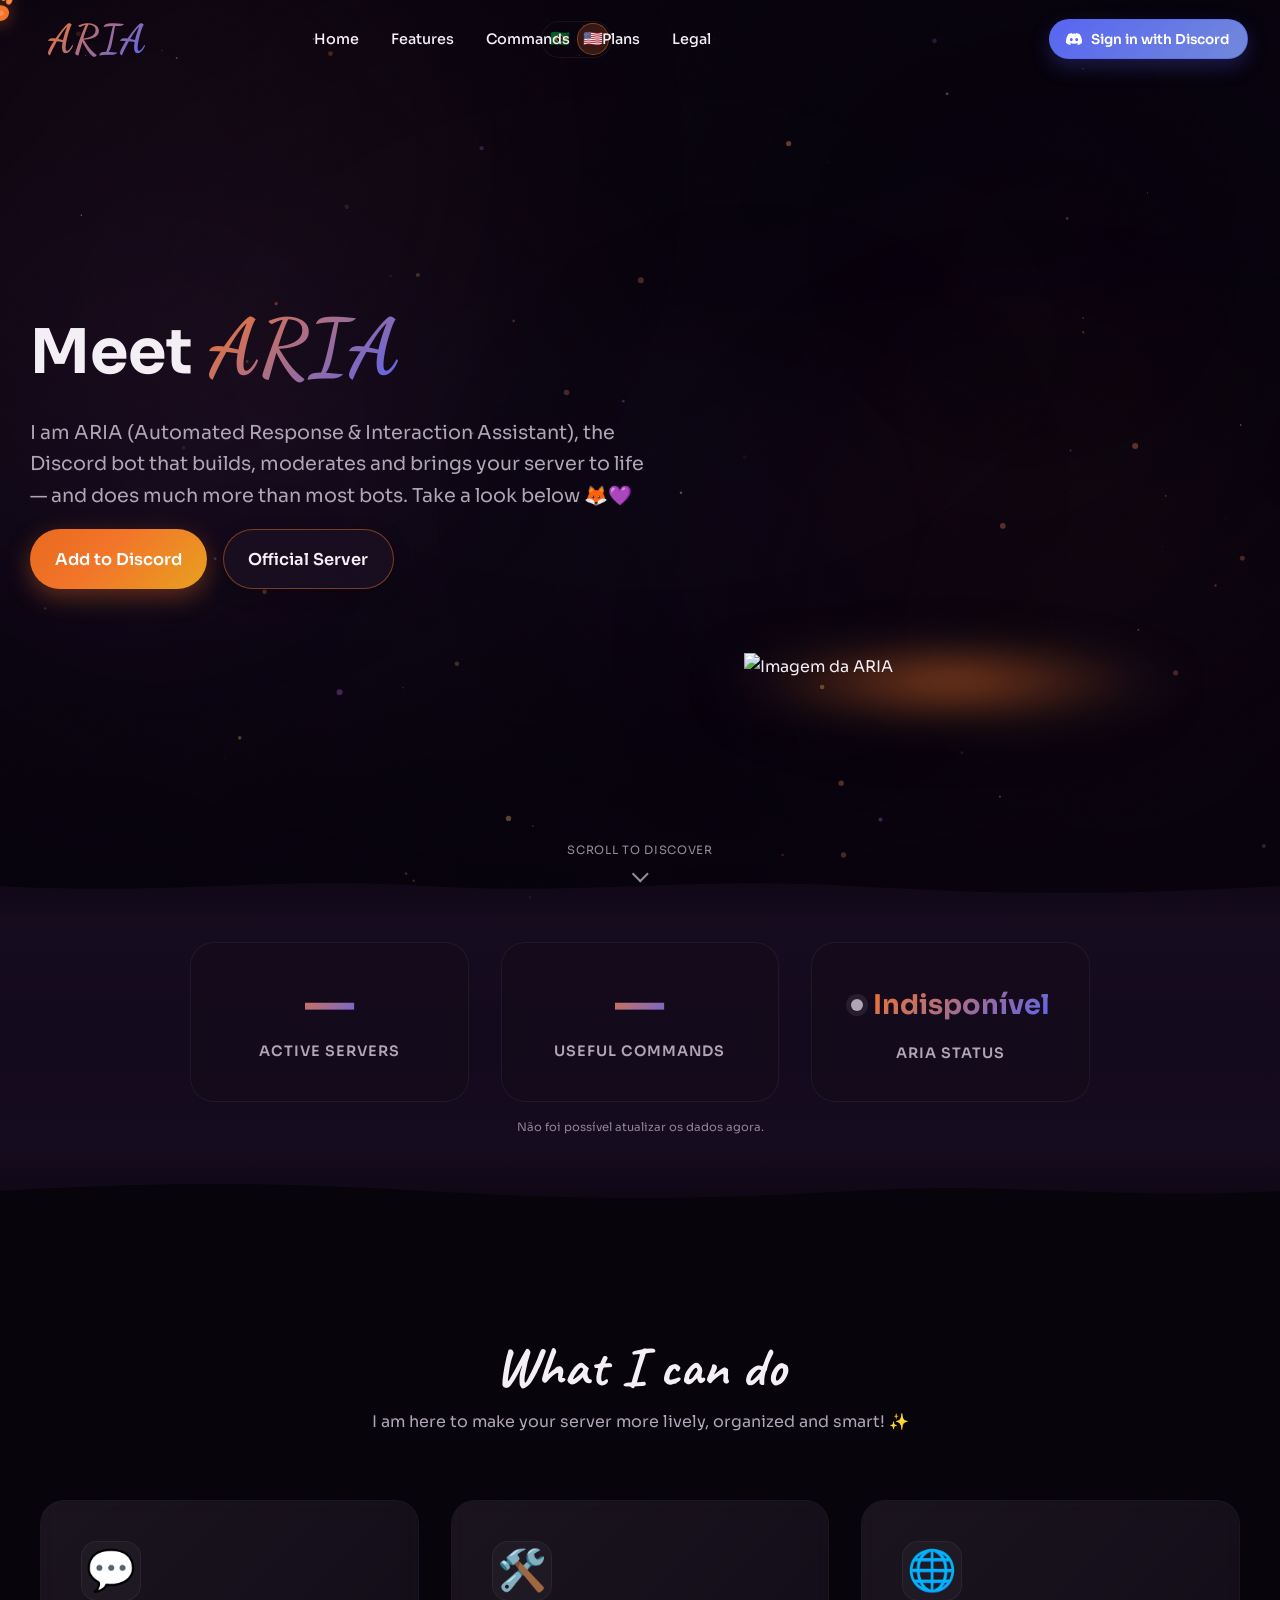
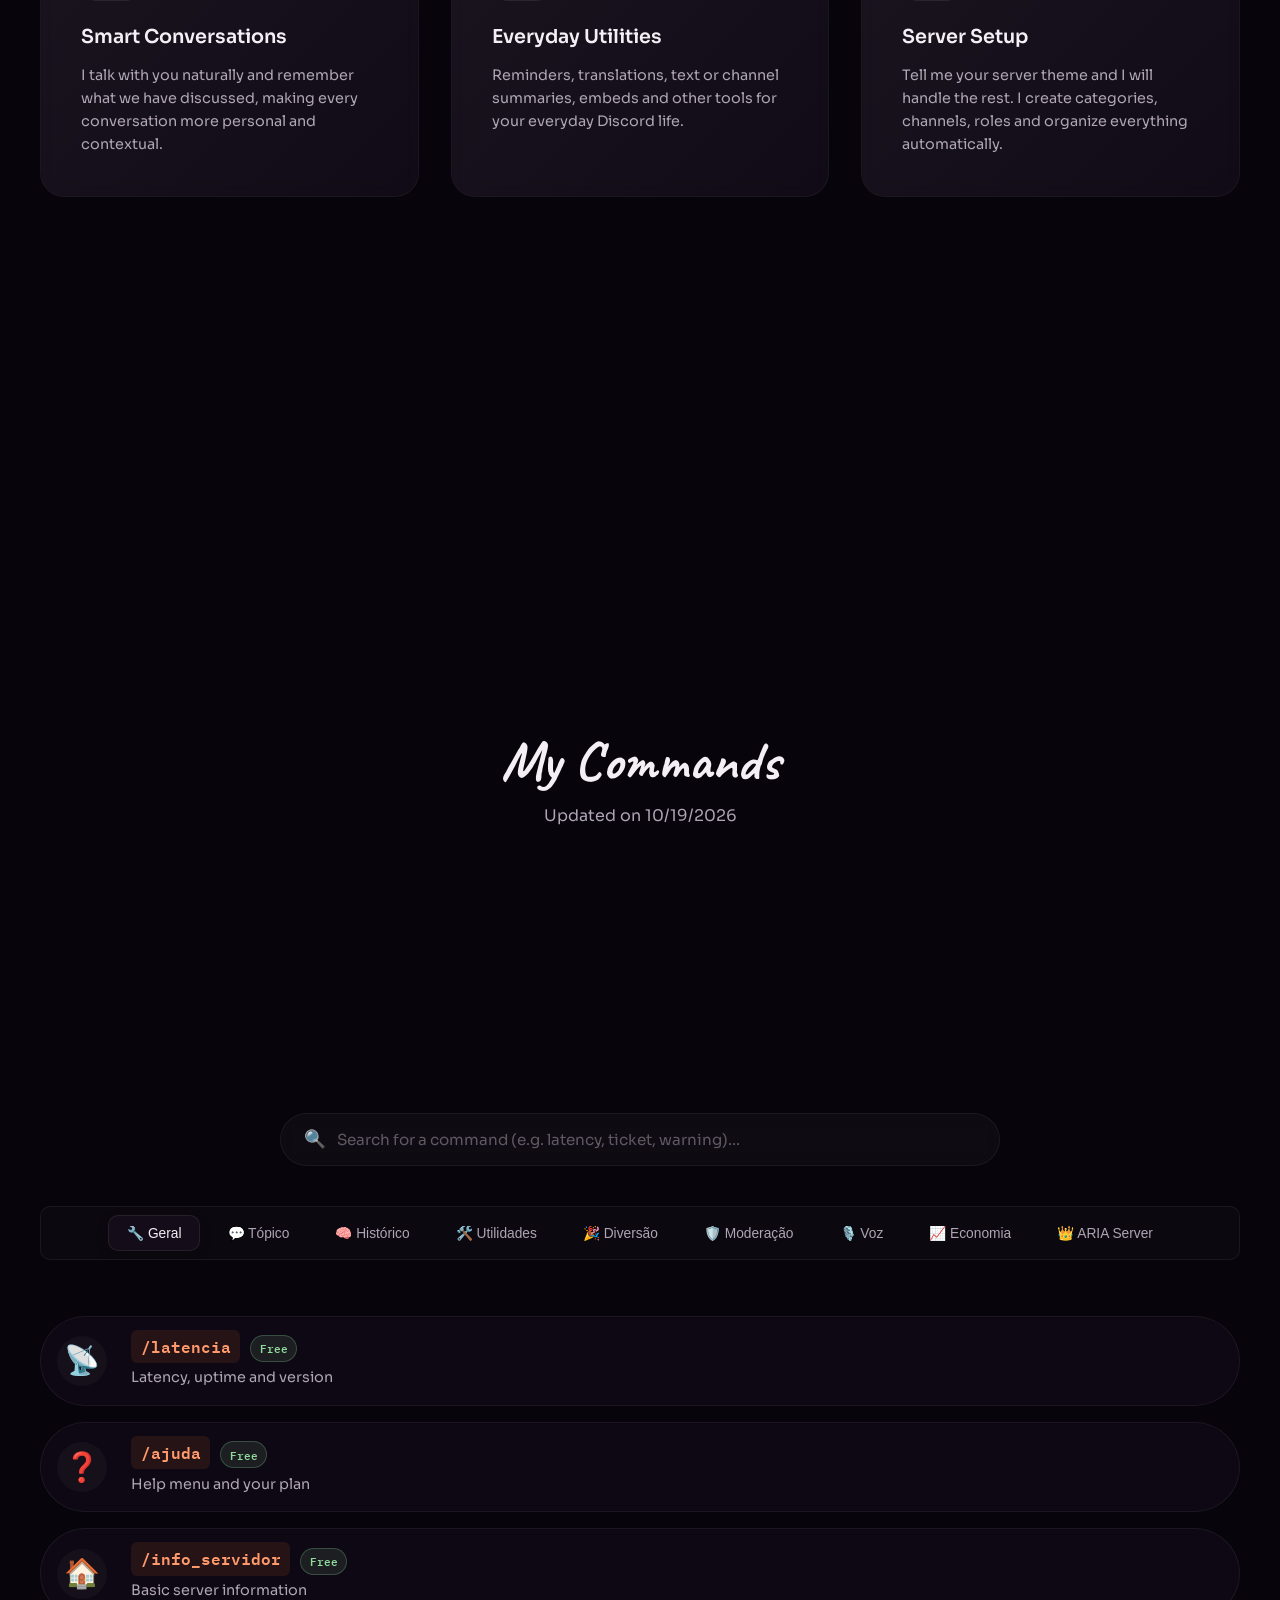
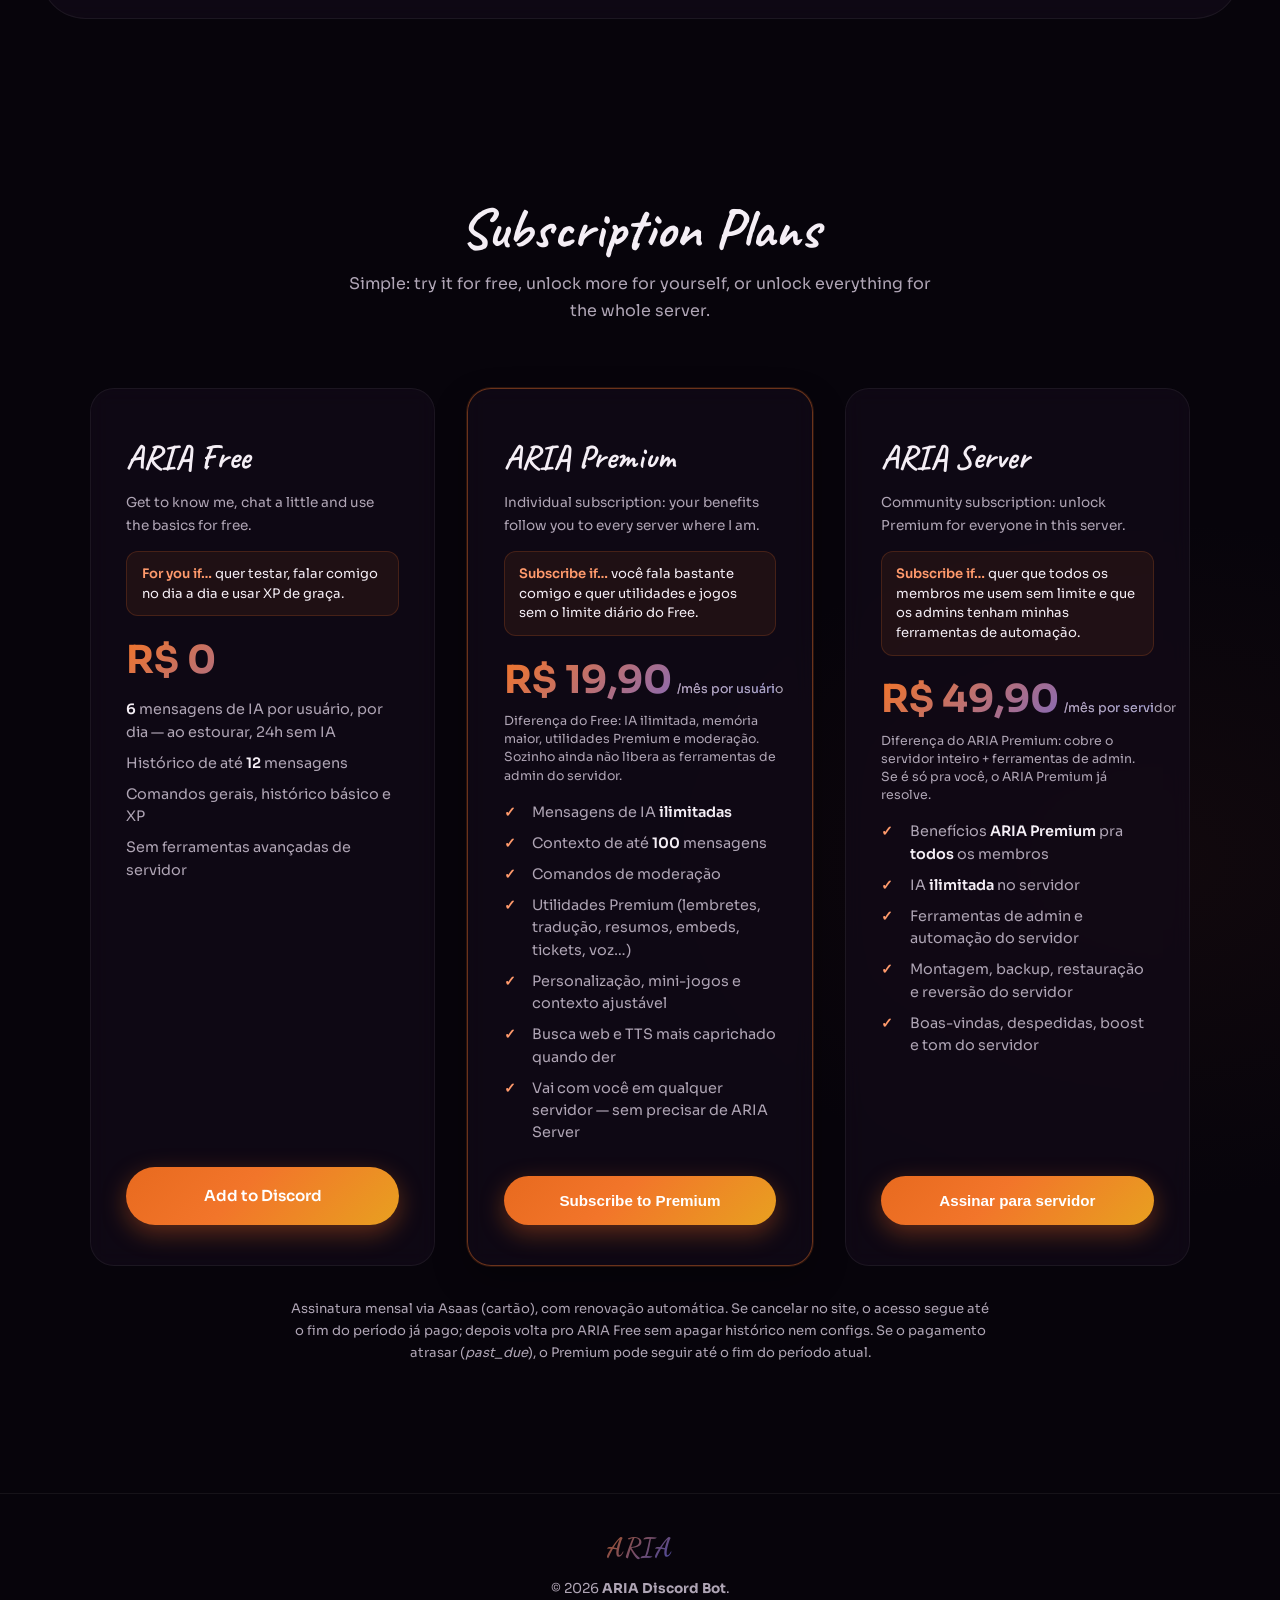
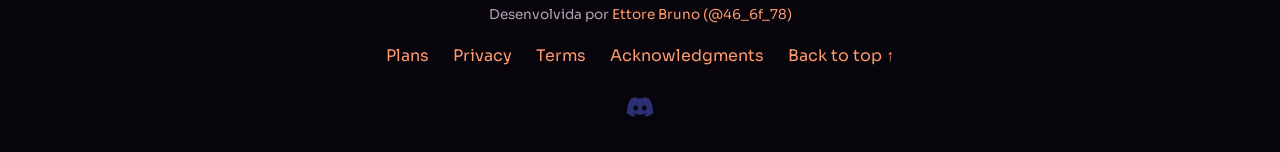
==== index.html @ 293d17f9 "Bilingual site and ARIA English acronym" ====
<!DOCTYPE html>
<html lang="pt-BR">
<head>
    <meta charset="UTF-8">
    <meta name="viewport" content="width=device-width, initial-scale=1.0">
    <title>ARIA — Assistente inteligente para Discord</title>
    
    <meta name="description" content="A companhia de IA que deixa seu Discord mais vivo: conversa com contexto, utilidades, moderação e muito mais.">
    <meta name="author" content="Ettore (46_6f_78)">
    <meta name="theme-color" content="#F2752A">
    
    <link rel="icon" href="https://raw.githubusercontent.com/EttoreMatos/ARIA_webpage/refs/heads/main/favicon.ico">

    <meta property="og:locale" content="pt_BR">
    <meta property="og:type" content="website">
    <meta property="og:title" content="ARIA — Assistente inteligente para Discord">
    <meta property="og:description" content="A companhia de IA que deixa seu Discord mais vivo: conversa com contexto, utilidades, moderação e muito mais.">
    <meta property="og:url" content="https://ariawebpage.onrender.com/">
    <meta property="og:site_name" content="ARIA">
    <meta property="og:image" content="https://cdn.jsdelivr.net/gh/EttoreMatos/ARIA_webpage@main/banner.png">

    <meta name="twitter:card" content="summary_large_image">
    <meta name="twitter:title" content="ARIA — Assistente inteligente para Discord">
    <meta name="twitter:description" content="A companhia de IA que deixa seu Discord mais vivo: conversa com contexto, utilidades, moderação e muito mais.">
    <meta name="twitter:image" content="https://cdn.jsdelivr.net/gh/EttoreMatos/ARIA_webpage@main/banner.png">

    <link rel="preconnect" href="https://fonts.googleapis.com">
    <link rel="preconnect" href="https://fonts.gstatic.com" crossorigin>
    <link href="https://fonts.googleapis.com/css2?family=Caveat:wght@400;700&family=Dancing+Script:wght@700&family=IBM+Plex+Mono:wght@400;600&family=Sora:wght@300;400;500;600;700&display=swap" rel="stylesheet">

    <link rel="stylesheet" href="style.css?v=20261020-i18n1">
</head>
<body>

    <div class="top-toast" id="topToast" role="status" aria-live="polite" aria-hidden="true">
        <span class="top-toast-text" id="topToastText"></span>
    </div>

    <div class="bg-blobs" aria-hidden="true">
        <div class="blob blob-1"></div>
        <div class="blob blob-2"></div>
        <div class="blob blob-3"></div>
        <div class="blob blob-4"></div>
        <div class="blob blob-5"></div>
    </div>
    <div class="bg-grain" aria-hidden="true"></div>

    <canvas id="particles-canvas"></canvas>

    <!-- Cursor Personalizado (Patinha da ARIA) -->
    <div class="cursor" id="cursor">
        <svg viewBox="0 0 170 200" xmlns="http://www.w3.org/2000/svg" id="pawSvg">
          <path d="M85 196 C62 194 44 178 44 158 C44 138 62 124 85 124 C108 124 126 138 126 158 C126 178 108 194 85 196Z" fill="#F2752A"/>
          <ellipse cx="87"  cy="160" rx="15" ry="12"  fill="#FF9A6C" opacity="0.6"/>
          <ellipse cx="46"  cy="102" rx="14" ry="19"  fill="#F2752A" transform="rotate(-22 44 100)"/>
          <ellipse cx="72"  cy="86"  rx="14" ry="19"  fill="#F2752A" transform="rotate(-7 70 84)"/>
          <ellipse cx="102" cy="86"  rx="14" ry="19"  fill="#F2752A" transform="rotate(7 100 84)"/>
          <ellipse cx="128" cy="102" rx="14" ry="19"  fill="#F2752A" transform="rotate(22 126 100)"/>
          <ellipse cx="46"  cy="106" rx="8"  ry="10"  fill="#FF9A6C" opacity="0.6" transform="rotate(-22 44 104)"/>
          <ellipse cx="72"  cy="90"  rx="8"  ry="10"  fill="#FF9A6C" opacity="0.6" transform="rotate(-7 70 88)"/>
          <ellipse cx="102" cy="90"  rx="8"  ry="10"  fill="#FF9A6C" opacity="0.6" transform="rotate(7 100 88)"/>
          <ellipse cx="128" cy="106" rx="8"  ry="10"  fill="#FF9A6C" opacity="0.6" transform="rotate(22 126 104)"/>
        </svg>
    </div>

    <!-- Navegação -->
    <nav id="navbar">
        <div class="container">
            <div class="logo aria-name-styled">ARIA</div>
            <div class="nav-end">
                <ul class="nav-links" id="primaryNav">
                    <li><a href="#home">Início</a></li>
                    <li><a href="#features">Recursos</a></li>
                    <li><a href="#commands">Comandos</a></li>
                    <li><a href="#pricing">Planos</a></li>
                    <li><a href="/legal/">Jurídico</a></li>
                </ul>
                <div class="nav-auth" id="navAuthSlot">
                    <button type="button" class="nav-login-btn" id="navLoginBtn">
                        <svg viewBox="0 0 24 24" aria-hidden="true" fill="currentColor">
                            <path d="M20.317 4.37a19.791 19.791 0 0 0-4.885-1.515.074.074 0 0 0-.079.037c-.21.375-.444.864-.608 1.25a18.27 18.27 0 0 0-5.487 0 12.64 12.64 0 0 0-.617-1.25.077.077 0 0 0-.079-.037A19.736 19.736 0 0 0 3.677 4.37a.07.07 0 0 0-.032.027C.533 9.046-.32 13.58.099 18.057a.082.082 0 0 0 .031.057 19.9 19.9 0 0 0 5.993 3.03.078.078 0 0 0 .084-.028 14.09 14.09 0 0 0 1.226-1.994.076.076 0 0 0-.041-.106 13.107 13.107 0 0 1-1.872-.892.077.077 0 0 1-.008-.128 10.2 10.2 0 0 0 .372-.292.074.074 0 0 1 .077-.01c3.928 1.793 8.18 1.793 12.062 0a.074.074 0 0 1 .078.01c.12.098.246.198.373.292a.077.077 0 0 1-.006.127 12.299 12.299 0 0 1-1.873.892.077.077 0 0 0-.041.107c.36.698.772 1.362 1.225 1.993a.076.076 0 0 0 .084.028 19.839 19.839 0 0 0 6.002-3.03.077.077 0 0 0 .032-.054c.5-5.177-.838-9.674-3.549-13.66a.061.061 0 0 0-.031-.03zM8.02 15.33c-1.183 0-2.157-1.085-2.157-2.419 0-1.333.956-2.419 2.157-2.419 1.21 0 2.176 1.096 2.157 2.42 0 1.333-.956 2.418-2.157 2.418zm7.975 0c-1.183 0-2.157-1.085-2.157-2.419 0-1.333.955-2.419 2.157-2.419 1.21 0 2.176 1.096 2.157 2.42 0 1.333-.946 2.418-2.157 2.418z"/>
                        </svg>
                        <span class="nav-login-label-full">Entrar com Discord</span>
                        <span class="nav-login-label-short">Entrar</span>
                    </button>
                    <div class="nav-user-chip" id="navUserChip" aria-live="polite">
                        <button type="button" class="nav-user-trigger" id="navUserTrigger" aria-haspopup="true" aria-expanded="false" aria-controls="navUserMenu">
                            <img class="nav-user-avatar" id="navUserAvatar" alt="">
                        </button>
                        <div class="nav-user-menu" id="navUserMenu" role="menu" hidden>
                            <div class="nav-user-banner" id="navUserBanner" aria-hidden="true"></div>
                            <div class="nav-user-header">
                                <img class="nav-user-menu-avatar" id="navUserMenuAvatar" alt="">
                            </div>
                            <div class="nav-user-card">
                                <div class="nav-user-meta">
                                    <span class="nav-user-name" id="navUserName">Usuário</span>
                                    <span class="nav-user-plan" id="navUserPlan">Conta</span>
                                </div>
                            </div>
                            <div class="nav-user-menu-panel">
                                <button type="button" class="nav-user-menu-item" id="navManagePlanBtn" role="menuitem" hidden>
                                    <svg viewBox="0 0 24 24" aria-hidden="true" fill="none" stroke="currentColor" stroke-width="2" stroke-linecap="round" stroke-linejoin="round">
                                        <rect x="2" y="5" width="20" height="14" rx="2"/>
                                        <path d="M2 10h20"/>
                                    </svg>
                                    Cancelar plano
                                </button>
                                <div class="nav-user-menu-divider" id="navManagePlanDivider" hidden></div>
                                <button type="button" class="nav-user-menu-item is-danger" id="navLogoutBtn" role="menuitem">
                                    <svg viewBox="0 0 24 24" aria-hidden="true" fill="none" stroke="currentColor" stroke-width="2" stroke-linecap="round" stroke-linejoin="round">
                                        <path d="M9 21H5a2 2 0 0 1-2-2V5a2 2 0 0 1 2-2h4"/>
                                        <polyline points="16 17 21 12 16 7"/>
                                        <line x1="21" y1="12" x2="9" y2="12"/>
                                    </svg>
                                    Sair
                                </button>
                            </div>
                        </div>
                    </div>
                </div>
                <button type="button" class="nav-toggle" id="navToggle" aria-label="Abrir menu" aria-expanded="false" aria-controls="primaryNav">
                    <span class="nav-toggle-bar" aria-hidden="true"></span>
                    <span class="nav-toggle-bar" aria-hidden="true"></span>
                    <span class="nav-toggle-bar" aria-hidden="true"></span>
                </button>
            </div>
        </div>
    </nav>
    <div class="nav-backdrop" id="navBackdrop" hidden></div>

    <div class="auth-waiting" id="authWaitingOverlay" aria-hidden="true">
        <div class="auth-waiting-card">
            <div class="auth-doughnut" aria-hidden="true"></div>
            <h3>Aguardando autenticação</h3>
            <p>Conclua o login com Discord na nova aba. Esta página atualiza automaticamente.</p>
            <button type="button" class="auth-waiting-cancel" id="authWaitingCancel">Cancelar</button>
        </div>
    </div>

    <div class="guild-modal" id="guildModal" aria-hidden="true">
        <div class="guild-modal-backdrop" id="guildModalBackdrop"></div>
        <div class="guild-modal-card" role="dialog" aria-modal="true" aria-labelledby="guildModalTitle">
            <button type="button" class="guild-modal-close" id="guildModalClose" aria-label="Fechar">&times;</button>
            <div class="guild-modal-view" id="guildModalPickView">
                <h3 id="guildModalTitle">Escolha o servidor</h3>
                <p class="guild-modal-hint">Selecione um servidor onde você tem permissão de administrador.</p>
                <div class="guild-balloon-grid" id="guildBalloonGrid"></div>
                <p class="guild-modal-empty" id="guildModalEmpty" hidden>Nenhum servidor com permissão de administrador encontrado.</p>
            </div>
            <div class="guild-modal-view" id="guildModalInviteView" hidden>
                <div class="auth-doughnut" aria-hidden="true"></div>
                <h3 id="guildModalInviteTitle">Adicione a ARIA</h3>
                <p class="guild-modal-hint" id="guildModalInviteHint">
                    Abra o Discord, adicione a ARIA ao servidor escolhido e volte aqui.
                </p>
                <div class="guild-modal-actions">
                    <button type="button" class="btn btn-primary" id="guildInviteAgainBtn">Abrir Discord novamente</button>
                    <button type="button" class="btn btn-secondary" id="guildInviteDoneBtn">Já adicionei</button>
                </div>
            </div>
        </div>
    </div>

    <!-- HERO SECTION -->
    <section class="hero" id="home">
        <div class="hero-atmosphere" aria-hidden="true">
            <div class="hero-glow hero-glow-left"></div>
            <div class="hero-glow hero-glow-right"></div>
        </div>
        <div class="container">
            <div class="hero-content">
                <h1>Conheça a <span class="aria-name-styled">ARIA</span></h1>
                <p class="subtitle">
                    <span class="subtitle-full">Sou a ARIA (Automated Response &amp; Interaction Assistant), a bot de Discord que monta, modera e anima seu servidor — e ainda faço muito mais que a maioria dos bots por aí. Dá uma olhada em tudo que eu faço aí embaixo 🦊💜</span>
                    <span class="subtitle-short">A bot que monta, modera e anima seu servidor 🦊💜</span>
                </p>
                <div class="cta-buttons">
                    <a href="https://discord.com/oauth2/authorize?client_id=1439670009147293906&permissions=5419235387371120&integration_type=0&scope=bot" target="_blank" class="btn btn-primary">Adicionar ao Discord</a>
                    <a href="https://discord.gg/E99uQdfCvB" target="_blank" class="btn btn-secondary">Servidor Oficial</a>
                </div>
            </div>
            <div class="hero-image-wrapper">
                <div class="hero-image" id="heroImage">
                    <div class="hero-image-floor" aria-hidden="true"></div>
                    <div class="aria-glitch" id="ariaGlitch">
                        <img src="https://cdn.jsdelivr.net/gh/EttoreMatos/ARIA_webpage@main/fullbody4.png" alt="Imagem da ARIA" id="ariaImg" class="aria-glitch-base">
                        <img class="aria-glitch-layer glitch-cyan" src="https://cdn.jsdelivr.net/gh/EttoreMatos/ARIA_webpage@main/fullbody4.png" alt="" aria-hidden="true">
                        <img class="aria-glitch-layer glitch-violet" src="https://cdn.jsdelivr.net/gh/EttoreMatos/ARIA_webpage@main/fullbody4.png" alt="" aria-hidden="true">
                        <img class="aria-glitch-rgb glitch-red" src="https://cdn.jsdelivr.net/gh/EttoreMatos/ARIA_webpage@main/fullbody4.png" alt="" aria-hidden="true">
                        <img class="aria-glitch-rgb glitch-green" src="https://cdn.jsdelivr.net/gh/EttoreMatos/ARIA_webpage@main/fullbody4.png" alt="" aria-hidden="true">
                        <img class="aria-glitch-rgb glitch-blue" src="https://cdn.jsdelivr.net/gh/EttoreMatos/ARIA_webpage@main/fullbody4.png" alt="" aria-hidden="true">
                        <div class="aria-glitch-bars" aria-hidden="true">
                            <span class="aria-glitch-bar aria-glitch-bar-red"></span>
                            <span class="aria-glitch-bar aria-glitch-bar-green"></span>
                            <span class="aria-glitch-bar aria-glitch-bar-blue"></span>
                        </div>
                    </div>
                </div>
            </div>
        </div>
    </section>
    <a class="hero-scroll-hint" href="#stats" id="heroScrollHint" aria-label="Desça para conhecer">
        <span>Desça para conhecer</span>
        <span class="hero-scroll-chevron" aria-hidden="true"></span>
    </a>

    <!-- ESTATÍSTICAS -->
    <section class="stats section-band" id="stats">
        <div class="container">
            <div class="stats-grid">
                <div class="stat-card reveal">
                    <div class="stat-number" id="statServers" data-stat-key="servers">—</div>
                    <div class="stat-label">Servidores Ativos</div>
                </div>
                <div class="stat-card reveal">
                    <div class="stat-number" id="statCommands" data-stat-key="commands">—</div>
                    <div class="stat-label">Comandos Úteis</div>
                </div>
                <div class="stat-card stat-card-status reveal" id="ariaStatusCard">
                    <div class="aria-status-value" id="ariaStatusValue" role="status" aria-live="polite">
                        <span class="aria-status-dot" aria-hidden="true"></span>
                        <span>Carregando…</span>
                    </div>
                    <div class="stat-label">Status da ARIA</div>
                </div>
            </div>
            <p class="stats-updated" id="statsUpdated" aria-live="polite">Atualizando dados…</p>
        </div>
    </section>

    <!-- RECURSOS -->
    <section class="features" id="features">
        <div class="container">
            <h2 class="section-title">O que eu sei fazer</h2>
            <p class="section-subtitle">Estou aqui para deixar o seu servidor mais animado, organizado e inteligente! ✨</p>
            
            <div class="features-grid">
                <div class="feature-card reveal">
                    <div class="feature-icon">💬</div>
                    <h3>Conversas Inteligentes</h3>
                    <p>Converso com você de forma natural e me lembro do que já conversamos. Assim, cada conversa fica mais especial e contextual.</p>
                </div>
                <div class="feature-card reveal">
                    <div class="feature-icon">🛠️</div>
                    <h3>Utilidades pro Dia a Dia</h3>
                    <p>Lembretes, traduções, resumos de texto ou de canal inteiro, embeds e dentre outras funções que ajudam no seu dia a dia no Discord</p>
                </div>
                <div class="feature-card reveal">
                    <div class="feature-icon">🌐</div>
                    <h3>Montagem de Servidor</h3>
                    <p>Diga o tema do seu servidor e eu cuido do resto! Crio categorias, canais, cargos e organizo tudo automaticamente.</p>
                </div>
                <div class="feature-card reveal">
                    <div class="feature-icon">🔒</div>
                    <h3>Privacidade Garantida</h3>
                    <p>Você pode consultar, proteger e apagar seu histórico, além de controlar o contexto que utilizo nas conversas.</p>
                </div>
                <div class="feature-card reveal">
                    <div class="feature-icon">🎭</div>
                    <h3>Do Seu Jeito</h3>
                    <p>Ranking de XP, mini-jogos e até o meu próprio estilo de fala — você escolhe. Bot, todo mundo tem uma. Do seu jeito, só a ARIA.</p>
                </div>
                <div class="feature-card reveal">
                    <div class="feature-icon">⚙️</div>
                    <h3>Feita para o Discord</h3>
                    <p>Reúno IA, ferramentas, voz, moderação e automação diretamente no Discord, sem complicar sua experiência.</p>
                </div>
            </div>
        </div>
    </section>

    <!-- COMANDOS -->
    <section class="commands" id="commands">
        <div class="container">
            <h2 class="section-title">Meus Comandos</h2>
            <p class="section-subtitle">Atualizado em 19/10/2026</p>

            <div class="cmd-legend reveal">
                <p class="cmd-legend-title">O que significam as etiquetas</p>
                <div class="cmd-legend-grid">
                    <div class="cmd-legend-item">
                        <span class="cmd-badge badge-free">Grátis</span>
                        <span>ARIA Free — pode usar sem assinatura</span>
                    </div>
                    <div class="cmd-legend-item">
                        <span class="cmd-badge badge-premium">ARIA Premium</span>
                        <span>Sua assinatura pessoal ou servidor com ARIA Server</span>
                    </div>
                    <div class="cmd-legend-item">
                        <span class="cmd-badge badge-server">ARIA Server</span>
                        <span>Só no plano do servidor</span>
                    </div>
                </div>
            </div>

            <!-- Pesquisa de Comandos -->
            <div class="cmd-search-wrapper reveal">
                <span class="search-icon">🔍</span>
                <input type="text" id="cmdSearch" class="cmd-search" placeholder="Busque um comando (ex: latencia, ticket, aviso)...">
            </div>

            <!-- Abas (Tabs) -->
            <div class="cmd-tabs">
                <button class="cmd-tab active" data-target="tab-geral">🔧 Geral</button>
                <button class="cmd-tab" data-target="tab-topico">💬 Tópico</button>
                <button class="cmd-tab" data-target="tab-historico">🧠 Histórico</button>
                <button class="cmd-tab" data-target="tab-utilidades">🛠️ Utilidades</button>
                <button class="cmd-tab" data-target="tab-diversao">🎉 Diversão</button>
                <button class="cmd-tab" data-target="tab-moderacao">🛡️ Moderação</button>
                <button class="cmd-tab" data-target="tab-voz">🎙️ Voz</button>
                <button class="cmd-tab" data-target="tab-economia">📈 Economia</button>
                <button class="cmd-tab" data-target="tab-premium">👑 ARIA Server</button>
            </div>

            <!-- GERAL -->
            <div class="cmd-panel active" id="tab-geral">
                <div class="command-list">
                    <div class="command-item reveal"><div class="cmd-icon">📡</div><div class="cmd-body"><code>/latencia</code> <span class="cmd-badges"><span class="cmd-badge badge-free">Grátis</span></span><p>Latência, tempo online e versão</p></div></div>
                    <div class="command-item reveal"><div class="cmd-icon">❓</div><div class="cmd-body"><code>/ajuda</code> <span class="cmd-badges"><span class="cmd-badge badge-free">Grátis</span></span><p>Menu de ajuda e seu plano</p></div></div>
                    <div class="command-item reveal"><div class="cmd-icon">🏠</div><div class="cmd-body"><code>/info_servidor</code> <span class="cmd-badges"><span class="cmd-badge badge-free">Grátis</span></span><p>Info básica do servidor</p></div></div>
                </div>
            </div>

            <!-- TÓPICO -->
            <div class="cmd-panel" id="tab-topico">
                <div class="command-list">
                    <div class="command-item reveal"><div class="cmd-icon">🔐</div><div class="cmd-body"><code>/criar_topico</code> <span class="cmd-badges"><span class="cmd-badge badge-premium">ARIA Premium</span></span><p>Cria um tópico privado comigo</p></div></div>
                    <div class="command-item reveal"><div class="cmd-icon">🚪</div><div class="cmd-body"><code>/fechar_topico</code> <span class="cmd-badges"><span class="cmd-badge badge-premium">ARIA Premium</span></span><p>Fecha seu tópico privado</p></div></div>
                </div>
            </div>

            <!-- HISTÓRICO -->
            <div class="cmd-panel" id="tab-historico">
                <div class="command-list">
                    <div class="command-item reveal"><div class="cmd-icon">📖</div><div class="cmd-body"><code>/relembrar</code> <span class="cmd-badges"><span class="cmd-badge badge-free">Grátis</span></span><p>Consulta o histórico (com PIN)</p></div></div>
                    <div class="command-item reveal"><div class="cmd-icon">🗑️</div><div class="cmd-body"><code>/esquecer</code> <span class="cmd-badges"><span class="cmd-badge badge-free">Grátis</span></span><p>Apaga o histórico</p></div></div>
                    <div class="command-item reveal"><div class="cmd-icon">🧹</div><div class="cmd-body"><code>/apagar_dm</code> <span class="cmd-badges"><span class="cmd-badge badge-free">Grátis</span></span><p>Apaga minhas mensagens na DM</p></div></div>
                    <div class="command-item reveal"><div class="cmd-icon">🔑</div><div class="cmd-body"><code>/editar_pin</code> <span class="cmd-badges"><span class="cmd-badge badge-free">Grátis</span></span><p>Troca o PIN do histórico</p></div></div>
                    <div class="command-item reveal"><div class="cmd-icon">⚙️</div><div class="cmd-body"><code>/limite_hist</code> <span class="cmd-badges"><span class="cmd-badge badge-premium">ARIA Premium</span></span><p>Ajusta o tamanho do contexto</p></div></div>
                </div>
            </div>

            <!-- UTILIDADES -->
            <div class="cmd-panel" id="tab-utilidades">
                <div class="command-list">
                    <div class="command-item reveal"><div class="cmd-icon">⏰</div><div class="cmd-body"><code>Converse com a ARIA</code> <span class="cmd-badges"><span class="cmd-badge badge-premium">ARIA Premium</span></span><p><strong>Update:</strong> peça um lembrete informando data, hora e o que será lembrado; confirme em <strong>Criar</strong> e pronto.</p></div></div>
                    <div class="command-item reveal"><div class="cmd-icon">🌍</div><div class="cmd-body"><code>/traduzir</code> <span class="cmd-badges"><span class="cmd-badge badge-premium">ARIA Premium</span></span><p>Traduz um texto</p></div></div>
                    <div class="command-item reveal"><div class="cmd-icon">📝</div><div class="cmd-body"><code>/resumir</code> <span class="cmd-badges"><span class="cmd-badge badge-premium">ARIA Premium</span></span><p>Resume um texto</p></div></div>
                    <div class="command-item reveal"><div class="cmd-icon">✉️</div><div class="cmd-body"><code>/cartao</code> <span class="cmd-badges"><span class="cmd-badge badge-premium">ARIA Premium</span></span><p>Cria uma embed</p></div></div>
                    <div class="command-item reveal"><div class="cmd-icon">🎫</div><div class="cmd-body"><code>/ticket</code> <span class="cmd-badges"><span class="cmd-badge badge-premium">ARIA Premium</span></span><p>Abre um ticket</p></div></div>
                    <div class="command-item reveal"><div class="cmd-icon">📚</div><div class="cmd-body"><code>/resumir_canal</code> <span class="cmd-badges"><span class="cmd-badge badge-premium">ARIA Premium</span></span><p>Resume o canal</p></div></div>
                    <div class="command-item reveal"><div class="cmd-icon">✍️</div><div class="cmd-body"><code>/revisar</code> <span class="cmd-badges"><span class="cmd-badge badge-premium">ARIA Premium</span></span><p>Revisa um texto</p></div></div>
                    <div class="command-item reveal"><div class="cmd-icon">🎭</div><div class="cmd-body"><code>/personalizar</code> <span class="cmd-badges"><span class="cmd-badge badge-premium">ARIA Premium</span></span><p>Escolha meu estilo de fala</p></div></div>
                </div>
            </div>

            <!-- DIVERSÃO -->
            <div class="cmd-panel" id="tab-diversao">
                <div class="command-list">
                    <div class="command-item reveal"><div class="cmd-icon">🎲</div><div class="cmd-body"><code>/diversao</code> <span class="cmd-badges"><span class="cmd-badge badge-premium">ARIA Premium</span></span><p>Mini-jogos</p></div></div>
                </div>
            </div>

            <!-- MODERAÇÃO -->
            <div class="cmd-panel" id="tab-moderacao">
                <div class="command-list">
                    <div class="command-item reveal"><div class="cmd-icon">⚠️</div><div class="cmd-body"><code>/aviso</code> <span class="cmd-badges"><span class="cmd-badge badge-premium">ARIA Premium</span><span class="cmd-badge badge-perm">Permissão: Gerenciar Mensagens</span></span><p>Dá um aviso para um membro</p></div></div>
                    <div class="command-item reveal"><div class="cmd-icon">📋</div><div class="cmd-body"><code>/avisos</code> <span class="cmd-badges"><span class="cmd-badge badge-premium">ARIA Premium</span><span class="cmd-badge badge-perm">Permissão: Gerenciar Mensagens</span></span><p>Lista os avisos</p></div></div>
                    <div class="command-item reveal"><div class="cmd-icon">♻️</div><div class="cmd-body"><code>/limpar_avisos</code> <span class="cmd-badges"><span class="cmd-badge badge-premium">ARIA Premium</span><span class="cmd-badge badge-perm">Permissão: Gerenciar Mensagens</span></span><p>Limpa os avisos</p></div></div>
                    <div class="command-item reveal"><div class="cmd-icon">🗑️</div><div class="cmd-body"><code>/apagar_msgs</code> <span class="cmd-badges"><span class="cmd-badge badge-premium">ARIA Premium</span><span class="cmd-badge badge-perm">Permissão: Gerenciar Mensagens</span></span><p>Apaga mensagens do canal</p></div></div>
                    <div class="command-item reveal"><div class="cmd-icon">🐢</div><div class="cmd-body"><code>/modo_lento</code> <span class="cmd-badges"><span class="cmd-badge badge-premium">ARIA Premium</span><span class="cmd-badge badge-perm">Permissão: Gerenciar Canais</span></span><p>Ativa o modo lento</p></div></div>
                    <div class="command-item reveal"><div class="cmd-icon">🔒</div><div class="cmd-body"><code>/trancar</code> <span class="cmd-badges"><span class="cmd-badge badge-premium">ARIA Premium</span><span class="cmd-badge badge-perm">Permissão: Gerenciar Canais</span></span><p>Tranca o canal</p></div></div>
                    <div class="command-item reveal"><div class="cmd-icon">🔓</div><div class="cmd-body"><code>/destrancar</code> <span class="cmd-badges"><span class="cmd-badge badge-premium">ARIA Premium</span><span class="cmd-badge badge-perm">Permissão: Gerenciar Canais</span></span><p>Destranca o canal</p></div></div>
                </div>
            </div>

            <!-- VOZ -->
            <div class="cmd-panel" id="tab-voz">
                <div class="command-list">
                    <div class="command-item reveal"><div class="cmd-icon">🎙️</div><div class="cmd-body"><code>/entrar_voice</code> <span class="cmd-badges"><span class="cmd-badge badge-premium">ARIA Premium</span></span><p>Entro na call</p></div></div>
                    <div class="command-item reveal"><div class="cmd-icon">🔌</div><div class="cmd-body"><code>/sair_voice</code> <span class="cmd-badges"><span class="cmd-badge badge-premium">ARIA Premium</span></span><p>Saio da call</p></div></div>
                </div>
            </div>

            <!-- ECONOMIA -->
            <div class="cmd-panel" id="tab-economia">
                <div class="command-list">
                    <div class="command-item reveal"><div class="cmd-icon">🏅</div><div class="cmd-body"><code>/nivel</code> <span class="cmd-badges"><span class="cmd-badge badge-free">Grátis</span></span><p>Mostra nível e XP</p></div></div>
                    <div class="command-item reveal"><div class="cmd-icon">🏆</div><div class="cmd-body"><code>/placar</code> <span class="cmd-badges"><span class="cmd-badge badge-free">Grátis</span></span><p>Top 10 de XP</p></div></div>
                    <div class="command-item reveal"><div class="cmd-icon">✏️</div><div class="cmd-body"><code>/definir_xp</code> <span class="cmd-badges"><span class="cmd-badge badge-free">Grátis</span><span class="cmd-badge badge-perm">Permissão: Administrador</span></span><p>Define o XP de alguém</p></div></div>
                    <div class="command-item reveal"><div class="cmd-icon">🔄</div><div class="cmd-body"><code>/resetar_xp</code> <span class="cmd-badges"><span class="cmd-badge badge-free">Grátis</span><span class="cmd-badge badge-perm">Permissão: Administrador</span></span><p>Zera o XP de alguém</p></div></div>
                </div>
            </div>

            <!-- ARIA SERVER -->
            <div class="cmd-panel" id="tab-premium">
                <div class="command-list">
                    <div class="command-item reveal"><div class="cmd-icon">🌐</div><div class="cmd-body"><code>/config_servidor</code> <span class="cmd-badges"><span class="cmd-badge badge-server">ARIA Server</span><span class="cmd-badge badge-perm">Permissão: Administrador</span></span><p>Monta o servidor por tema</p></div></div>
                    <div class="command-item reveal"><div class="cmd-icon">↩️</div><div class="cmd-body"><code>/reverter_servidor</code> <span class="cmd-badges"><span class="cmd-badge badge-server">ARIA Server</span><span class="cmd-badge badge-perm">Permissão: Administrador</span></span><p>Desfaz a última config</p></div></div>
                    <div class="command-item reveal"><div class="cmd-icon">💾</div><div class="cmd-body"><code>/backup_servidor</code> <span class="cmd-badges"><span class="cmd-badge badge-server">ARIA Server</span><span class="cmd-badge badge-perm">Permissão: Administrador</span></span><p>Backup da configuração</p></div></div>
                    <div class="command-item reveal"><div class="cmd-icon">📥</div><div class="cmd-body"><code>/restaurar_servidor</code> <span class="cmd-badges"><span class="cmd-badge badge-server">ARIA Server</span><span class="cmd-badge badge-perm">Permissão: Administrador</span></span><p>Restaura um backup</p></div></div>
                    <div class="command-item reveal"><div class="cmd-icon">👋</div><div class="cmd-body"><code>/onboarding</code> <span class="cmd-badges"><span class="cmd-badge badge-server">ARIA Server</span><span class="cmd-badge badge-perm">Permissão: Administrador</span></span><p>Onboarding (em breve)</p></div></div>
                    <div class="command-item reveal"><div class="cmd-icon">🗂️</div><div class="cmd-body"><code>/configurar_tickets</code> <span class="cmd-badges"><span class="cmd-badge badge-server">ARIA Server</span><span class="cmd-badge badge-perm">Permissão: Administrador</span></span><p>Configura o sistema de tickets</p></div></div>
                    <div class="command-item reveal"><div class="cmd-icon">🏷️</div><div class="cmd-body"><code>/cargo_automatico</code> <span class="cmd-badges"><span class="cmd-badge badge-server">ARIA Server</span><span class="cmd-badge badge-perm">Permissão: Administrador</span></span><p>Cargos automáticos</p></div></div>
                    <div class="command-item reveal"><div class="cmd-icon">🎯</div><div class="cmd-body"><code>/modo_foco</code> <span class="cmd-badges"><span class="cmd-badge badge-server">ARIA Server</span><span class="cmd-badge badge-perm">Permissão: Administrador</span></span><p>Respondo só com menção/prefixo</p></div></div>
                    <div class="command-item reveal"><div class="cmd-icon">⚙️</div><div class="cmd-body"><code>/configurar_aria</code> <span class="cmd-badges"><span class="cmd-badge badge-server">ARIA Server</span><span class="cmd-badge badge-perm">Permissão: Administrador</span></span><p>Painel geral da ARIA</p></div></div>
                </div>
            </div>

            <!-- MENSAGEM NENHUM RESULTADO -->
            <div id="no-results" style="display: none; text-align: center; color: var(--text-muted); padding: 3rem 0;">
                <div style="font-size: 3.5rem; margin-bottom: 1rem; opacity: 0.8;">🦊</div>
                <p>Ops, não achei nenhum comando com isso!</p>
            </div>
        </div>
    </section>

   <!-- PLANOS DE ASSINATURA -->
    <section class="pricing" id="pricing">
        <div class="container">
            <h2 class="section-title">Planos de Assinatura</h2>
            <p class="section-subtitle">Bem simples: pode testar de graça, liberar mais pra você, ou liberar tudo pro servidor inteiro.</p>

            <div class="pricing-grid">
                <!-- ARIA FREE -->
                <div class="plan-card plan-card-free reveal">
                    <div class="plan-name">ARIA Free</div>
                    <p class="plan-tagline">Pra me conhecer, conversar um pouco e usar o básico sem pagar nada.</p>
                    <p class="plan-why"><strong>Pra você se…</strong> quer testar, falar comigo no dia a dia e usar XP de graça.</p>
                    <div class="plan-price">R$&nbsp;0</div>
                    <ul class="plan-features">
                        <li><span><strong>6</strong> mensagens de IA por usuário, por dia — ao estourar, 24h sem IA</span></li>
                        <li><span>Histórico de até <strong>12</strong> mensagens</span></li>
                        <li><span>Comandos gerais, histórico básico e XP</span></li>
                        <li><span>Sem ferramentas avançadas de servidor</span></li>
                    </ul>
                    <a href="https://discord.com/oauth2/authorize?client_id=1439670009147293906&permissions=5419235387371120&integration_type=0&scope=bot" target="_blank" class="btn btn-primary plan-cta">Adicionar ao Discord</a>
                </div>

                <!-- ARIA PREMIUM -->
                <div class="plan-card featured reveal">
                    <div class="plan-name">ARIA Premium</div>
                    <p class="plan-tagline">Assinatura individual: os benefícios vão com você em qualquer servidor onde eu estiver.</p>
                    <p class="plan-why"><strong>Assine se…</strong> você fala bastante comigo e quer utilidades e jogos sem o limite diário do Free.</p>
                    <div class="plan-price">R$&nbsp;19,90<span class="period">/mês por usuário</span></div>
                    <p class="plan-diff">Diferença do Free: IA ilimitada, memória maior, utilidades Premium e moderação. Sozinho ainda não libera as ferramentas de admin do servidor.</p>
                    <ul class="plan-features">
                        <li><span>Mensagens de IA <strong>ilimitadas</strong></span></li>
                        <li><span>Contexto de até <strong>100</strong> mensagens</span></li>
                        <li><span>Comandos de moderação</span></li>
                        <li><span>Utilidades Premium (lembretes, tradução, resumos, embeds, tickets, voz…)</span></li>
                        <li><span>Personalização, mini-jogos e contexto ajustável</span></li>
                        <li><span>Busca web e TTS mais caprichado quando der</span></li>
                        <li><span>Vai com você em qualquer servidor — sem precisar de ARIA Server</span></li>
                    </ul>
                    <button type="button" class="btn btn-primary plan-cta" id="btnCheckoutUser" data-plan="USER_PREMIUM">Assinar Premium</button>
                    <button type="button" class="btn btn-secondary plan-cta" id="btnManageBilling" hidden>Cancelar assinatura</button>
                </div>

                <!-- ARIA SERVER -->
                <div class="plan-card reveal">
                    <div class="plan-name">ARIA Server</div>
                    <p class="plan-tagline">Assinatura da comunidade: libero o Premium pra todo mundo neste servidor.</p>
                    <p class="plan-why"><strong>Assine se…</strong> quer que todos os membros me usem sem limite e que os admins tenham minhas ferramentas de automação.</p>
                    <div class="plan-price">R$&nbsp;49,90<span class="period">/mês por servidor</span></div>
                    <p class="plan-diff">Diferença do ARIA Premium: cobre o servidor inteiro + ferramentas de admin. Se é só pra você, o ARIA Premium já resolve.</p>
                    <ul class="plan-features">
                        <li><span>Benefícios <strong>ARIA Premium</strong> pra <strong>todos</strong> os membros</span></li>
                        <li><span>IA <strong>ilimitada</strong> no servidor</span></li>
                        <li><span>Ferramentas de admin e automação do servidor</span></li>
                        <li><span>Montagem, backup, restauração e reversão do servidor</span></li>
                        <li><span>Boas-vindas, despedidas, boost e tom do servidor</span></li>
                    </ul>
                    <button type="button" class="btn btn-primary plan-cta" id="btnCheckoutGuild" data-plan="SERVER_PREMIUM">Assinar para servidor</button>
                </div>
            </div>

            <p class="pricing-fineprint">Assinatura mensal via Asaas (cartão), com renovação automática. Se cancelar no site, o acesso segue até o fim do período já pago; depois volta pro ARIA Free sem apagar histórico nem configs. Se o pagamento atrasar (<em>past_due</em>), o Premium pode seguir até o fim do período atual.</p>
        </div>
    </section>

    <!-- FOOTER -->
    <footer>
        <div class="container">
            <div class="logo-bottom aria-name-styled">ARIA</div>
            <p>&copy; 2026 <strong>ARIA Discord Bot</strong>.</p>
            <p>Desenvolvida por <a href="https://discord.com/1413528635322667111">Ettore Bruno (@46_6f_78)</a></p>
            <div class="footer-links">
                <a href="#pricing">Planos</a>
                <a href="/legal/#privacy">Privacidade</a>
                <a href="/legal/#terms">Termos</a>
                <a href="/acknowledgments/">Agradecimentos</a>
                <a href="#home">Voltar ao topo ↑</a>
            </div>
            <a class="footer-discord" href="https://discord.gg/E99uQdfCvB" target="_blank" rel="noopener noreferrer" aria-label="Servidor oficial no Discord" title="Servidor oficial">
                <svg viewBox="0 0 24 24" aria-hidden="true" fill="currentColor">
                    <path d="M20.317 4.37a19.791 19.791 0 0 0-4.885-1.515.074.074 0 0 0-.079.037c-.21.375-.444.864-.608 1.25a18.27 18.27 0 0 0-5.487 0 12.64 12.64 0 0 0-.617-1.25.077.077 0 0 0-.079-.037A19.736 19.736 0 0 0 3.677 4.37a.07.07 0 0 0-.032.027C.533 9.046-.32 13.58.099 18.057a.082.082 0 0 0 .031.057 19.9 19.9 0 0 0 5.993 3.03.078.078 0 0 0 .084-.028 14.09 14.09 0 0 0 1.226-1.994.076.076 0 0 0-.041-.106 13.107 13.107 0 0 1-1.872-.892.077.077 0 0 1-.008-.128 10.2 10.2 0 0 0 .372-.292.074.074 0 0 1 .077-.01c3.928 1.793 8.18 1.793 12.062 0a.074.074 0 0 1 .078.01c.12.098.246.198.373.292a.077.077 0 0 1-.006.127 12.299 12.299 0 0 1-1.873.892.077.077 0 0 0-.041.107c.36.698.772 1.362 1.225 1.993a.076.076 0 0 0 .084.028 19.839 19.839 0 0 0 6.002-3.03.077.077 0 0 0 .032-.054c.5-5.177-.838-9.674-3.549-13.66a.061.061 0 0 0-.031-.03zM8.02 15.33c-1.183 0-2.157-1.085-2.157-2.419 0-1.333.956-2.419 2.157-2.419 1.21 0 2.176 1.096 2.157 2.42 0 1.333-.956 2.418-2.157 2.418zm7.975 0c-1.183 0-2.157-1.085-2.157-2.419 0-1.333.955-2.419 2.157-2.419 1.21 0 2.176 1.096 2.157 2.42 0 1.333-.946 2.418-2.157 2.418z"/>
                </svg>
            </a>
        </div>
    </footer>

    <div class="status-modal" id="statusModal" aria-hidden="true">
        <div class="status-modal-backdrop" id="statusModalBackdrop"></div>
        <div class="status-modal-card" role="dialog" aria-modal="true" aria-labelledby="statusModalTitle">
            <div class="status-modal-icon" id="statusModalIcon" aria-hidden="true">ℹ</div>
            <h3 id="statusModalTitle">Aviso</h3>
            <p id="statusModalText"></p>
            <button type="button" class="btn btn-primary status-modal-ok" id="statusModalOk">OK</button>
        </div>
    </div>

    <div class="checkout-modal" id="checkoutModal" aria-hidden="true">
        <div class="checkout-modal-backdrop" id="checkoutModalBackdrop"></div>
        <div class="checkout-modal-shell" role="dialog" aria-modal="true" aria-labelledby="checkoutModalTitle">
            <div class="checkout-modal-chrome" id="checkoutModalChrome">
                <div class="checkout-modal-head">
                    <div class="checkout-modal-brand">
                        <span class="checkout-modal-brand-mark" aria-hidden="true">
                            <svg viewBox="0 0 24 24" fill="none">
                                <path d="M7 10V8a5 5 0 0 1 10 0v2" />
                                <rect x="4" y="10" width="16" height="11" rx="3" />
                                <path d="M12 14v3" />
                            </svg>
                        </span>
                        <div>
                            <p class="checkout-modal-kicker">CHECKOUT PROTEGIDO</p>
                            <h3 id="checkoutModalTitle">Finalizar pagamento</h3>
                            <p class="checkout-modal-sub" id="checkoutModalSub">Assinatura segura via Asaas</p>
                        </div>
                    </div>
                    <button type="button" class="checkout-modal-close" id="checkoutModalClose" aria-label="Fechar">&times;</button>
                </div>
                <div class="checkout-modal-frame-wrap" id="checkoutFrameWrap">
                    <div class="checkout-modal-loader" id="checkoutLoader" aria-hidden="false">
                        <div class="checkout-spinner" aria-hidden="true"></div>
                        <p>Abrindo checkout…</p>
                    </div>
                    <iframe
                        id="checkoutFrame"
                        class="checkout-modal-frame"
                        title="Checkout Asaas"
                        allow="payment *"
                        referrerpolicy="no-referrer-when-downgrade"
                    ></iframe>
                    <div class="checkout-modal-fallback" id="checkoutFallback" hidden>
                        <div class="checkout-payment-art" aria-hidden="true">
                            <span class="checkout-payment-art-glow"></span>
                            <span class="checkout-payment-art-card">
                                <span></span><span></span><span></span>
                            </span>
                            <span class="checkout-payment-art-lock">⌁</span>
                        </div>
                        <p class="checkout-modal-kicker">QUASE LÁ</p>
                        <h4>Pagamento seguro via Asaas</h4>
                        <p class="checkout-modal-copy">O pagamento será aberto em uma janela própria, protegida pelo Asaas.</p>
                        <button type="button" class="btn btn-primary checkout-modal-open-btn" id="checkoutOpenExternal">
                            <svg viewBox="0 0 24 24" fill="none" aria-hidden="true">
                                <path d="M14 5h5v5M19 5l-8 8" />
                                <path d="M19 13v4a2 2 0 0 1-2 2H7a2 2 0 0 1-2-2V7a2 2 0 0 1 2-2h4" />
                            </svg>
                            Abrir pagamento seguro
                        </button>
                        <div class="checkout-modal-security">
                            <span class="checkout-security-icon">✓</span>
                            <span>Conexão segura</span>
                            <span class="checkout-security-separator">•</span>
                            <span>Dados protegidos pelo Asaas</span>
                        </div>
                    </div>
                </div>
            </div>
            <div class="checkout-modal-success" id="checkoutSuccess" hidden>
                <div class="checkout-check" id="checkoutCheck" aria-hidden="true">
                    <svg viewBox="0 0 64 64" fill="none">
                        <circle class="checkout-check-ring" cx="32" cy="32" r="28" />
                        <path class="checkout-check-mark" d="M18 33.5 L28 43 L46 22" />
                    </svg>
                </div>
                <h3 id="checkoutSuccessTitle">Pagamento confirmado</h3>
                <p id="checkoutSuccessText">Sua conta agora é <strong>Premium</strong>.</p>
                <button type="button" class="btn btn-primary" id="checkoutSuccessOk">Continuar</button>
            </div>
        </div>
    </div>

    <a class="discord-fab" id="discordFab" href="https://discord.gg/E99uQdfCvB" target="_blank" rel="noopener noreferrer" aria-label="Entre no nosso servidor">
        <span class="discord-fab-label">Entre no nosso servidor</span>
        <span class="discord-fab-icon" aria-hidden="true">
            <svg viewBox="0 0 24 24" fill="currentColor">
                <path d="M20.317 4.37a19.791 19.791 0 0 0-4.885-1.515.074.074 0 0 0-.079.037c-.21.375-.444.864-.608 1.25a18.27 18.27 0 0 0-5.487 0 12.64 12.64 0 0 0-.617-1.25.077.077 0 0 0-.079-.037A19.736 19.736 0 0 0 3.677 4.37a.07.07 0 0 0-.032.027C.533 9.046-.32 13.58.099 18.057a.082.082 0 0 0 .031.057 19.9 19.9 0 0 0 5.993 3.03.078.078 0 0 0 .084-.028 14.09 14.09 0 0 0 1.226-1.994.076.076 0 0 0-.041-.106 13.107 13.107 0 0 1-1.872-.892.077.077 0 0 1-.008-.128 10.2 10.2 0 0 0 .372-.292.074.074 0 0 1 .077-.01c3.928 1.793 8.18 1.793 12.062 0a.074.074 0 0 1 .078.01c.12.098.246.198.373.292a.077.077 0 0 1-.006.127 12.299 12.299 0 0 1-1.873.892.077.077 0 0 0-.041.107c.36.698.772 1.362 1.225 1.993a.076.076 0 0 0 .084.028 19.839 19.839 0 0 0 6.002-3.03.077.077 0 0 0 .032-.054c.5-5.177-.838-9.674-3.549-13.66a.061.061 0 0 0-.031-.03zM8.02 15.33c-1.183 0-2.157-1.085-2.157-2.419 0-1.333.956-2.419 2.157-2.419 1.21 0 2.176 1.096 2.157 2.42 0 1.333-.956 2.418-2.157 2.418zm7.975 0c-1.183 0-2.157-1.085-2.157-2.419 0-1.333.955-2.419 2.157-2.419 1.21 0 2.176 1.096 2.157 2.42 0 1.333-.946 2.418-2.157 2.418z"/>
            </svg>
        </span>
    </a>

    <script defer src="i18n.js?v=20261020-i18n1"></script>
    <script defer src="script.js?v=20261020-i18n1"></script>
</body>
</html>
---- style.css ----
/* ── VARIÁVEIS INSPIRADAS NA ARIA ── */
:root {
    --primary: #F2752A; /* Laranja da pelagem */
    --primary-light: #FF9A6C; 
    --gold: #FFC857; /* Dourado quente para destacar os botões */
    --secondary: #603144; /* Roxo escuro do moletom*/
    --accent: #5865F2; /* Blurple, a cor tema do Discord */
    --accent-light: #8C99FF; /* Variante clara do blurple para texto/detalhes */
    
    --bg-deep: #07040b; /* Fundo principal, mais escuro e confortável */
    --bg-surface: #140c18; /* Fundo de cartões */
    --bg-glass: rgba(18, 11, 24, 0.72); /* Efeito vidro focado */
    
    --text-main: #F4EEF5; /* Branco suave de contraste */
    --text-muted: #AFA5B5; /* Texto secundário */
    
    --border-glass: rgba(255, 255, 255, 0.06);
    --border-accent: rgba(242, 117, 42, 0.2);

    --band-bg: rgba(43, 24, 58, 0.78);
    /* Stats: mesma família do resto da página, só um pouco mais leve */
    --stats-bg: rgba(32, 18, 46, 0.55);
    --wave-h: 28px;
    /* Onda mais suave e baixa para a transição home ↔ estatísticas */
    --wave-edge: url("data:image/svg+xml,%3Csvg xmlns='http://www.w3.org/2000/svg' viewBox='0 0 1440 24' preserveAspectRatio='none'%3E%3Cpath fill='%23000' d='M0 12C180 20 300 4 480 12s300-8 480 0 300 8 480 0v12H0Z'/%3E%3C/svg%3E");
    --wave-edge-bottom: url("data:image/svg+xml,%3Csvg xmlns='http://www.w3.org/2000/svg' viewBox='0 0 1440 24' preserveAspectRatio='none'%3E%3Cpath fill='%23000' d='M0 0h1440v12c-180 8-300-8-480 0s-300 8-480 0S180 4 0 12Z'/%3E%3C/svg%3E");
    
    --gradient-1: linear-gradient(135deg, var(--primary) 0%, var(--accent) 100%);
    --gradient-btn: linear-gradient(135deg, var(--primary) 0%, var(--gold) 100%);
    --gradient-glass: linear-gradient(135deg, rgba(255,255,255,0.05) 0%, rgba(255,255,255,0.01) 100%);
}

* { margin: 0; padding: 0; box-sizing: border-box; }

html { scroll-behavior: smooth; }

body {
    font-family: 'Sora', sans-serif;
    background:
        radial-gradient(1100px 680px at 14% 10%, rgba(62, 38, 78, 0.22), transparent 60%),
        radial-gradient(900px 620px at 90% 82%, rgba(92, 42, 28, 0.12), transparent 55%),
        radial-gradient(820px 480px at 50% 110%, rgba(48, 24, 40, 0.28), transparent 62%),
        var(--bg-deep);
    color: var(--text-main);
    overflow-x: hidden;
    line-height: 1.7;
    font-size: 1rem;
    cursor: none;
    position: relative;
    scrollbar-width: thin;
    scrollbar-color: rgba(242, 117, 42, 0.5) rgba(13, 6, 18, 0.85);
}

/* ── SCROLLBAR ── */
*::-webkit-scrollbar {
    width: 6px;
    height: 6px;
}
*::-webkit-scrollbar-track {
    background: rgba(13, 6, 18, 0.85);
}
*::-webkit-scrollbar-thumb {
    background: linear-gradient(180deg, #F2752A 0%, #6B345D 100%);
    border-radius: 999px;
    border: 1px solid #0d0612;
    min-height: 40px;
}
*::-webkit-scrollbar-thumb:hover {
    background: linear-gradient(180deg, #FF9A6C 0%, #5865F2 100%);
}
*::-webkit-scrollbar-corner {
    background: #0d0612;
}

/* ── CURSOR PATINHA ── */
* { cursor: none !important; }
input { cursor: text !important; }

.cursor {
    position: fixed;
    width: 44px;
    height: 44px; 
    pointer-events: none;
    z-index: 99999;
    transform: translate(-50%, -50%);
    transition: width 0.25s cubic-bezier(0.175, 0.885, 0.32, 1.275), 
                height 0.25s cubic-bezier(0.175, 0.885, 0.32, 1.275), 
                filter 0.3s ease, transform 0.1s ease-out;
    filter: drop-shadow(0 4px 8px rgba(242, 117, 42, 0.4));
}

.cursor svg { width: 100%; height: 100%; }

.cursor.hover {
    width: 58px;
    height: 58px; 
    transform: translate(-50%, -50%) rotate(-12deg) scale(1.1);
    filter: drop-shadow(0 6px 12px rgba(242, 117, 42, 0.6)) drop-shadow(0 0 20px rgba(176, 82, 209, 0.4));
}

/* ── TIPOGRAFIA & DESTAQUES ── */
.aria-name-styled {
    font-family: 'Dancing Script', cursive;
    font-weight: 700;
    background: var(--gradient-1);
    background-clip: text;
    -webkit-background-clip: text;
    -webkit-text-fill-color: transparent;
    letter-spacing: 0.02em;
    display: inline-block;
}

h1, h2, h3 { line-height: 1.2; }

.section-title {
    font-family: 'Caveat', cursive;
    font-size: 3.5rem;
    font-weight: 700;
    text-align: center;
    margin-bottom: 0.5rem;
    color: var(--text-main);
}
.section-subtitle {
    text-align: center;
    color: var(--text-muted);
    font-size: 1rem;
    margin-bottom: 4rem;
    max-width: 600px;
    margin-left: auto;
    margin-right: auto;
}

/* ── BACKGROUND ANIMADO (BLOBS) ── */
#particles-canvas {
    position: fixed;
    top: 0; left: 0;
    width: 100%; height: 100%;
    z-index: 0;
    pointer-events: none;
}

.bg-blobs {
    position: fixed;
    top: 0; left: 0;
    width: 100%; height: 100%;
    z-index: -1;
    overflow: hidden;
    background: transparent;
}

.bg-blobs::before {
    content: '';
    position: absolute;
    inset: -28%;
    background: conic-gradient(
        from 200deg at 48% 42%,
        transparent 0deg,
        rgba(70, 48, 92, 0.08) 48deg,
        transparent 92deg,
        rgba(120, 58, 36, 0.06) 155deg,
        transparent 210deg,
        rgba(88, 42, 102, 0.08) 278deg,
        transparent 360deg
    );
    filter: blur(56px);
    opacity: 0.55;
    animation: auroraDrift 72s linear infinite;
    pointer-events: none;
}

.bg-blobs::after {
    content: '';
    position: absolute;
    inset: 0;
    pointer-events: none;
    background:
        radial-gradient(ellipse 85% 72% at 50% 38%, transparent 38%, rgba(5, 2, 9, 0.72) 100%);
}

.bg-grain {
    position: fixed;
    inset: 0;
    z-index: 0;
    pointer-events: none;
    opacity: 0.035;
    mix-blend-mode: overlay;
    background-image: url("data:image/svg+xml,%3Csvg viewBox='0 0 256 256' xmlns='http://www.w3.org/2000/svg'%3E%3Cfilter id='n'%3E%3CfeTurbulence type='fractalNoise' baseFrequency='0.85' numOctaves='4' stitchTiles='stitch'/%3E%3C/filter%3E%3Crect width='100%25' height='100%25' filter='url(%23n)'/%3E%3C/svg%3E");
    background-size: 180px 180px;
}

.blob {
    position: absolute;
    border-radius: 42% 58% 63% 37% / 45% 38% 62% 55%;
    filter: blur(90px);
    opacity: 0.28;
    animation: moveBlob 28s infinite alternate cubic-bezier(0.4, 0, 0.2, 1);
    will-change: transform, border-radius;
}

.blob-1 {
    top: -14%; left: -12%;
    width: 54vw; height: 54vw;
    background: radial-gradient(circle at 35% 40%, #4a2438 0%, #2a1422 58%, transparent 78%);
    animation-delay: 0s;
}
.blob-2 {
    bottom: -22%; right: -12%;
    width: 62vw; height: 62vw;
    background: radial-gradient(circle at 60% 40%, rgba(160, 72, 36, 0.22) 0%, rgba(120, 48, 28, 0.06) 55%, transparent 78%);
    animation-delay: -5s;
    animation-duration: 34s;
}
.blob-3 {
    top: 28%; left: 38%;
    width: 42vw; height: 42vw;
    background: radial-gradient(circle at 50% 50%, rgba(92, 48, 118, 0.22) 0%, rgba(48, 42, 92, 0.08) 52%, transparent 76%);
    animation-delay: -10s;
    animation-duration: 22s;
}
.blob-4 {
    top: 8%; right: 6%;
    width: 28vw; height: 28vw;
    background: radial-gradient(circle at 50% 50%, rgba(58, 52, 110, 0.2) 0%, transparent 72%);
    animation-delay: -16s;
    animation-duration: 26s;
    opacity: 0.26;
}
.blob-5 {
    bottom: 18%; left: 8%;
    width: 24vw; height: 24vw;
    background: radial-gradient(circle at 50% 50%, rgba(180, 120, 48, 0.1) 0%, transparent 70%);
    animation-delay: -8s;
    animation-duration: 31s;
    opacity: 0.18;
}

@keyframes moveBlob {
    0% {
        transform: translate(0, 0) scale(1);
        border-radius: 42% 58% 63% 37% / 45% 38% 62% 55%;
    }
    50% {
        transform: translate(8%, 12%) scale(1.12);
        border-radius: 63% 37% 42% 58% / 55% 62% 38% 45%;
    }
    100% {
        transform: translate(-9%, 5%) scale(0.9);
        border-radius: 37% 63% 58% 42% / 62% 45% 55% 38%;
    }
}

@keyframes auroraDrift {
    0% { transform: rotate(0deg) scale(1); }
    50% { transform: rotate(180deg) scale(1.06); }
    100% { transform: rotate(360deg) scale(1); }
}

/* ── TOAST DE SUCESSO (TOPO) ── */
.top-toast {
    position: fixed;
    top: 0;
    left: 0;
    right: 0;
    z-index: 1200;
    display: flex;
    justify-content: center;
    align-items: center;
    max-height: 0;
    overflow: hidden;
    opacity: 0;
    pointer-events: none;
    background: rgba(12, 28, 18, 0.92);
    border-bottom: 1px solid rgba(76, 217, 123, 0.28);
    backdrop-filter: blur(10px);
    -webkit-backdrop-filter: blur(10px);
    transition: max-height 0.35s ease, opacity 0.3s ease, padding 0.35s ease;
}
.top-toast.is-visible {
    max-height: 56px;
    opacity: 1;
    padding: 0.7rem 1rem;
    pointer-events: auto;
}
.top-toast.is-leaving {
    max-height: 0;
    opacity: 0;
    padding: 0 1rem;
}
.top-toast-text {
    font-family: 'Sora', sans-serif;
    font-size: 0.92rem;
    font-weight: 500;
    letter-spacing: 0.01em;
    color: #4CD97B;
    text-align: center;
}

/* ── NAVBAR ── */
nav {
    position: fixed;
    top: 0; width: 100%;
    background: transparent;
    padding: 1.2rem 0;
    z-index: 1000;
    border-bottom: 1px solid transparent;
    box-shadow: none;
    transition: background 0.35s ease,
                padding 0.35s ease,
                box-shadow 0.35s ease,
                border-color 0.35s ease,
                backdrop-filter 0.35s ease,
                -webkit-backdrop-filter 0.35s ease;
}
nav.scrolled { 
    background: rgba(13, 6, 18, 0.82);
    backdrop-filter: blur(16px);
    -webkit-backdrop-filter: blur(16px);
    padding: 0.8rem 0;
    border-bottom-color: rgba(255, 255, 255, 0.04);
    box-shadow: 0 8px 24px rgba(0, 0, 0, 0.28);
}
nav .container {
    max-width: 100%;
    width: 100%;
    margin: 0 auto;
    padding: 0 2rem;
    display: flex;
    justify-content: space-between;
    align-items: center;
    position: relative;
}
.logo {
    font-size: 2.5rem;
    line-height: 1;
    z-index: 2;
    margin-left: 1rem;
}
a.logo {
    color: inherit;
    text-decoration: none;
}
.nav-end {
    display: flex;
    align-items: center;
    gap: 1.25rem;
    margin-left: auto;
    z-index: 2;
    position: relative;
}
.nav-links {
    display: flex;
    align-items: center;
    gap: 2rem;
    list-style: none;
    margin: 0;
    padding: 0;
    position: relative;
    transform: translateX(calc(-42vw + 220px));
    transition: transform 1s cubic-bezier(0.22, 1, 0.36, 1),
                gap 0.85s cubic-bezier(0.22, 1, 0.36, 1);
    will-change: transform;
}
nav.scrolled .nav-links {
    transform: translateX(0);
    gap: 1.35rem;
}
.nav-links a {
    color: var(--text-main);
    text-decoration: none;
    font-weight: 500;
    font-size: 0.9rem;
    line-height: 1;
    display: inline-flex;
    align-items: center;
    height: 40px;
    transition: color 0.3s ease;
    position: relative;
}
.nav-links a::after {
    content: '';
    position: absolute;
    bottom: 8px; left: 50%;
    width: 0; height: 2px;
    background: var(--primary);
    transition: all 0.3s ease;
    transform: translateX(-50%);
    border-radius: 2px;
}
.nav-links a:hover { color: var(--primary-light); }
.nav-links a:hover::after { width: 100%; }

.nav-auth {
    display: flex;
    align-items: center;
    margin-left: 0;
    min-height: 40px;
}
.nav-login-btn {
    display: inline-flex;
    align-items: center;
    justify-content: center;
    gap: 0.55rem;
    height: 40px;
    padding: 0 1.05rem;
    border-radius: 999px;
    border: 1px solid rgba(88, 101, 242, 0.55);
    background: linear-gradient(135deg, #5865F2 0%, #7289DA 100%);
    color: #fff;
    font-family: 'Sora', sans-serif;
    font-size: 0.85rem;
    font-weight: 600;
    cursor: pointer;
    transition: transform 0.2s ease, box-shadow 0.2s ease, filter 0.2s ease;
    box-shadow: 0 8px 20px rgba(88, 101, 242, 0.25);
}
.nav-login-btn:hover {
    transform: translateY(-1px);
    filter: brightness(1.06);
    box-shadow: 0 10px 24px rgba(88, 101, 242, 0.35);
}
.nav-login-btn svg { width: 16px; height: 16px; flex-shrink: 0; }
.nav-login-label-short { display: none; }

/* Botão hamburger (visível só no mobile) */
.nav-toggle {
    display: none;
    flex-direction: column;
    justify-content: center;
    align-items: center;
    gap: 5px;
    width: 44px;
    height: 44px;
    padding: 0;
    border: 1px solid var(--border-glass);
    border-radius: 12px;
    background: rgba(255, 255, 255, 0.04);
    color: var(--text-main);
    position: relative;
    z-index: 1002;
    transition: background 0.25s ease, border-color 0.25s ease;
}
.nav-toggle-bar {
    display: block;
    width: 18px;
    height: 2px;
    border-radius: 2px;
    background: currentColor;
    transition: transform 0.3s ease, opacity 0.25s ease;
}
.nav-toggle[aria-expanded="true"] .nav-toggle-bar:nth-child(1) {
    transform: translateY(7px) rotate(45deg);
}
.nav-toggle[aria-expanded="true"] .nav-toggle-bar:nth-child(2) {
    opacity: 0;
}
.nav-toggle[aria-expanded="true"] .nav-toggle-bar:nth-child(3) {
    transform: translateY(-7px) rotate(-45deg);
}
.nav-backdrop {
    position: fixed;
    inset: 0;
    z-index: 900;
    background: rgba(8, 4, 12, 0.55);
    backdrop-filter: blur(4px);
    -webkit-backdrop-filter: blur(4px);
    opacity: 0;
    pointer-events: none;
    transition: opacity 0.3s ease;
}
.nav-backdrop.is-open {
    opacity: 1;
    pointer-events: auto;
}
body.nav-open {
    overflow: hidden;
}

.nav-user-chip {
    display: none;
    position: relative;
    align-items: center;
}
.nav-user-chip.is-visible { display: inline-flex; }
.nav-user-trigger {
    display: inline-flex;
    align-items: center;
    justify-content: center;
    padding: 0;
    width: 40px;
    height: 40px;
    border: none;
    border-radius: 50%;
    background: transparent;
    cursor: pointer;
    transition: transform 0.2s ease, box-shadow 0.2s ease;
}
.nav-user-trigger:hover,
.nav-user-trigger[aria-expanded="true"] {
    transform: translateY(-1px);
    box-shadow: 0 0 0 2px #5865F2;
}
.nav-user-avatar {
    width: 40px;
    height: 40px;
    border-radius: 50%;
    object-fit: cover;
    border: 2px solid rgba(255, 255, 255, 0.14);
    background: #1e1f22;
    display: block;
}
.nav-user-menu {
    position: absolute;
    top: calc(100% + 0.75rem);
    right: 0;
    z-index: 1200;
    width: 340px;
    padding: 0 0 8px;
    border-radius: 12px;
    border: 1px solid rgba(0, 0, 0, 0.45);
    background: #111214;
    box-shadow: 0 12px 28px rgba(0, 0, 0, 0.45), 0 0 1px rgba(0, 0, 0, 0.6);
    display: flex;
    flex-direction: column;
    overflow: hidden;
    animation: navUserMenuIn 0.18s ease-out;
}
.nav-user-menu[hidden] { display: none !important; }
@keyframes navUserMenuIn {
    from { opacity: 0; transform: translateY(-8px) scale(0.98); }
    to { opacity: 1; transform: translateY(0) scale(1); }
}
.nav-user-banner {
    height: 72px;
    background: linear-gradient(135deg, #5865F2 0%, #4752C4 50%, #3c45a5 100%);
    background-size: cover;
    background-position: center;
}
.nav-user-banner.has-color {
    background-image: none;
}
.nav-user-banner.has-image {
    background-color: #1e1f22;
}
.nav-user-header {
    display: flex;
    align-items: flex-end;
    padding: 0 16px;
    margin-top: -38px;
    position: relative;
}
.nav-user-menu-avatar {
    width: 84px;
    height: 84px;
    border-radius: 50%;
    object-fit: cover;
    border: 7px solid #111214;
    background: #1e1f22;
    flex-shrink: 0;
    box-shadow: 0 0 0 1px rgba(0, 0, 0, 0.3);
}
.nav-user-card {
    margin: 10px 12px 0;
    padding: 12px;
    border-radius: 8px;
    background: #232428;
}
.nav-user-meta {
    display: flex;
    flex-direction: column;
    justify-content: center;
    min-width: 0;
    line-height: 1.3;
}
.nav-user-name {
    font-size: 1.05rem;
    font-weight: 700;
    color: #f2f3f5;
    max-width: 100%;
    white-space: nowrap;
    overflow: hidden;
    text-overflow: ellipsis;
}
.nav-user-plan {
    display: inline-flex;
    align-items: center;
    align-self: flex-start;
    margin-top: 0.45rem;
    font-size: 0.72rem;
    font-weight: 600;
    letter-spacing: 0.02em;
    color: #b5bac1;
    background: #1e1f22;
    border: 1px solid #2b2d31;
    border-radius: 4px;
    padding: 0.2rem 0.5rem;
}

.nav-user-plan.is-premium {
    color: #f0b132;
    background: rgba(240, 177, 50, 0.12);
    border-color: rgba(240, 177, 50, 0.35);
}
.nav-user-menu-panel {
    margin: 8px 12px 0;
    padding: 6px;
    border-radius: 8px;
    background: #232428;
    display: flex;
    flex-direction: column;
    gap: 2px;
}
.nav-user-menu-item {
    width: 100%;
    display: flex;
    align-items: center;
    gap: 0.7rem;
    min-height: 38px;
    padding: 0 0.65rem;
    border-radius: 4px;
    border: none;
    background: transparent;
    color: #dbdee1;
    font-family: 'Sora', sans-serif;
    font-size: 0.88rem;
    font-weight: 500;
    text-align: left;
    cursor: pointer;
    transition: background 0.12s ease, color 0.12s ease;
}
.nav-user-menu-item svg {
    width: 18px;
    height: 18px;
    flex-shrink: 0;
    opacity: 0.95;
}
.nav-user-menu-item:hover {
    background: #5865F2;
    color: #fff;
}
.nav-user-menu-item.is-danger:hover {
    background: #da373c;
    color: #fff;
}
.nav-user-menu-divider {
    height: 1px;
    margin: 4px 6px;
    background: rgba(255, 255, 255, 0.06);
}
.nav-user-menu-item[hidden] {
    display: none !important;
}

.auth-waiting {
    position: fixed;
    inset: 0;
    z-index: 10000;
    display: none;
    align-items: center;
    justify-content: center;
    background: rgba(8, 4, 12, 0.72);
    backdrop-filter: blur(10px);
    -webkit-backdrop-filter: blur(10px);
}
.auth-waiting.is-visible { display: flex; }
.auth-waiting-card {
    width: min(360px, calc(100vw - 2rem));
    padding: 2.2rem 1.8rem 1.6rem;
    border-radius: 22px;
    border: 1px solid var(--border-glass);
    background: linear-gradient(180deg, rgba(40, 24, 52, 0.95), rgba(22, 12, 32, 0.98));
    box-shadow: 0 24px 60px rgba(0, 0, 0, 0.45);
    text-align: center;
}
.auth-doughnut {
    width: 76px;
    height: 76px;
    margin: 0 auto 1.35rem;
    border-radius: 50%;
    position: relative;
    border: 3px solid rgba(255, 255, 255, 0.06);
    border-top-color: var(--primary);
    border-right-color: #FFC857;
    box-shadow:
        0 0 0 1px rgba(242, 117, 42, 0.08),
        0 0 28px rgba(242, 117, 42, 0.22);
    animation: auth-spin 0.8s linear infinite;
}
.auth-doughnut::before {
    content: '';
    position: absolute;
    inset: 8px;
    border-radius: 50%;
    border: 3px solid transparent;
    border-bottom-color: var(--accent);
    border-left-color: var(--primary-light);
    animation: auth-spin 1.15s linear infinite reverse;
}
.auth-doughnut::after {
    content: '';
    position: absolute;
    inset: 22px;
    border-radius: 50%;
    background: radial-gradient(circle, rgba(242, 117, 42, 0.35) 0%, transparent 70%);
    animation: auth-glow 1.4s ease-in-out infinite alternate;
}
@keyframes auth-spin {
    to { transform: rotate(360deg); }
}
@keyframes auth-glow {
    from { opacity: 0.45; transform: scale(0.9); }
    to { opacity: 1; transform: scale(1.08); }
}
.auth-waiting-card h3 {
    font-family: 'Sora', sans-serif;
    font-size: 1.05rem;
    font-weight: 600;
    color: var(--text-main);
    margin-bottom: 0.45rem;
}
.auth-waiting-card p {
    font-size: 0.88rem;
    color: var(--text-muted);
    margin-bottom: 1.3rem;
    line-height: 1.5;
}
.auth-waiting-cancel {
    height: 38px;
    padding: 0 1.1rem;
    border-radius: 999px;
    border: 1px solid rgba(255, 255, 255, 0.1);
    background: transparent;
    color: var(--text-muted);
    font-family: 'Sora', sans-serif;
    font-size: 0.82rem;
    font-weight: 600;
    cursor: pointer;
}
.auth-waiting-cancel:hover {
    color: var(--text-main);
    border-color: rgba(255, 255, 255, 0.22);
}

/* ── MODAL DE SERVIDORES ── */
.guild-modal {
    position: fixed;
    inset: 0;
    z-index: 10001;
    display: none;
    align-items: center;
    justify-content: center;
    padding: 1.25rem;
}
.guild-modal.is-visible { display: flex; }
.guild-modal-backdrop {
    position: absolute;
    inset: 0;
    background: rgba(8, 4, 12, 0.78);
    backdrop-filter: blur(10px);
    -webkit-backdrop-filter: blur(10px);
}
.guild-modal-card {
    position: relative;
    z-index: 1;
    width: min(720px, calc(100vw - 2rem));
    max-height: min(88vh, 780px);
    overflow: auto;
    padding: 2.4rem 2rem 2rem;
    border-radius: 24px;
    border: 1px solid var(--border-glass);
    background: linear-gradient(180deg, rgba(40, 24, 52, 0.97), rgba(18, 10, 28, 0.99));
    box-shadow: 0 28px 70px rgba(0, 0, 0, 0.5);
    text-align: center;
}
.guild-modal-close {
    position: absolute;
    top: 0.85rem;
    right: 1rem;
    width: 40px;
    height: 40px;
    border: none;
    border-radius: 50%;
    background: rgba(255, 255, 255, 0.05);
    color: var(--text-muted);
    font-size: 1.5rem;
    line-height: 1;
    cursor: pointer;
    transition: color 0.2s ease, background 0.2s ease;
}
.guild-modal-close:hover {
    color: var(--text-main);
    background: rgba(242, 117, 42, 0.18);
}
.guild-modal-view h3 {
    font-family: 'Sora', sans-serif;
    font-size: 1.35rem;
    font-weight: 600;
    color: var(--text-main);
    margin-bottom: 0.5rem;
}
.guild-modal-hint {
    font-size: 0.95rem;
    color: var(--text-muted);
    margin-bottom: 1.75rem;
    line-height: 1.5;
}
.guild-modal-empty {
    font-size: 0.95rem;
    color: var(--text-muted);
    padding: 2rem 0.5rem;
}
.guild-balloon-grid {
    display: grid;
    grid-template-columns: repeat(auto-fill, minmax(120px, 1fr));
    gap: 1.35rem 1rem;
    justify-items: center;
}
.guild-balloon {
    width: 100%;
    max-width: 128px;
    padding: 0.45rem 0.25rem;
    border: none;
    background: transparent;
    color: var(--text-main);
    font-family: 'Sora', sans-serif;
    cursor: pointer;
    display: flex;
    flex-direction: column;
    align-items: center;
    gap: 0.55rem;
    transition: transform 0.2s ease;
}
.guild-balloon:hover,
.guild-balloon:focus-visible {
    transform: translateY(-4px);
    outline: none;
}
.guild-balloon-avatar {
    width: 88px;
    height: 88px;
    border-radius: 50%;
    object-fit: cover;
    border: 3px solid rgba(255, 255, 255, 0.12);
    background: var(--bg-surface);
    box-shadow: 0 10px 26px rgba(0, 0, 0, 0.38);
    transition: border-color 0.2s ease, box-shadow 0.2s ease;
}
.guild-balloon:hover .guild-balloon-avatar,
.guild-balloon:focus-visible .guild-balloon-avatar {
    border-color: rgba(242, 117, 42, 0.65);
    box-shadow: 0 12px 30px rgba(242, 117, 42, 0.3);
}
.guild-balloon-fallback {
    display: flex;
    align-items: center;
    justify-content: center;
    font-size: 1.75rem;
    font-weight: 700;
    color: #fff;
    background: linear-gradient(135deg, var(--primary) 0%, var(--secondary) 100%);
}
.guild-balloon-name {
    font-size: 0.82rem;
    font-weight: 600;
    line-height: 1.3;
    max-width: 100%;
    display: -webkit-box;
    -webkit-line-clamp: 2;
    line-clamp: 2;
    -webkit-box-orient: vertical;
    overflow: hidden;
}
.guild-modal-actions {
    display: flex;
    flex-wrap: wrap;
    gap: 0.7rem;
    justify-content: center;
}
.guild-modal-actions .btn {
    min-width: 160px;
    padding: 0.85rem 1.4rem;
    font-size: 0.88rem;
}

/* ── BOTÕES MODERNOS ── */
.btn {
    padding: 1rem 2.2rem;
    border-radius: 100px;
    text-decoration: none;
    font-weight: 600;
    font-size: 0.95rem;
    transition: transform 0.3s cubic-bezier(0.175, 0.885, 0.32, 1.275),
                box-shadow 0.3s ease,
                filter 0.3s ease,
                background 0.3s ease,
                border-color 0.3s ease;
    border: none;
    cursor: none;
    display: inline-flex;
    align-items: center;
    justify-content: center;
    gap: 0.5rem;
    position: relative;
    isolation: isolate;
    z-index: 1;
}
.btn-primary {
    background: linear-gradient(135deg, #E86A1F 0%, #F2752A 42%, #E8A020 100%);
    color: #fff;
    box-shadow: 0 8px 24px rgba(232, 106, 31, 0.38);
}
.btn-primary:hover {
    transform: translateY(-3px);
    filter: brightness(1.05);
    box-shadow: 0 12px 32px rgba(232, 106, 31, 0.5);
}
.btn-secondary {
    background: rgba(27, 16, 35, 0.85);
    color: var(--text-main);
    border: 1px solid rgba(242, 117, 42, 0.45);
    box-shadow: 0 6px 18px rgba(0, 0, 0, 0.25);
}
.btn-secondary:hover {
    border-color: var(--primary);
    background: rgba(242, 117, 42, 0.14);
    transform: translateY(-3px);
}
.btn:disabled,
.btn[disabled] {
    opacity: 0.55;
    cursor: not-allowed !important;
    transform: none !important;
    box-shadow: none !important;
    pointer-events: none;
    filter: none !important;
}
.btn.is-loading {
    opacity: 1 !important;
    pointer-events: none;
    min-height: 3.2rem;
}
.btn.is-loading .btn-spinner {
    display: inline-block;
    width: 1.25rem;
    height: 1.25rem;
    border-radius: 50%;
    border: 2.5px solid rgba(255, 255, 255, 0.22);
    border-top-color: #fff;
    border-right-color: #FFC857;
    animation: auth-spin 0.7s linear infinite;
    flex-shrink: 0;
}
.btn-secondary.is-loading .btn-spinner {
    border-color: rgba(242, 117, 42, 0.2);
    border-top-color: var(--primary);
    border-right-color: var(--accent-light);
}
.nav-user-menu-item.is-loading {
    justify-content: center;
    pointer-events: none;
    opacity: 0.85;
}
.nav-user-menu-item.is-loading .btn-spinner {
    display: inline-block;
    width: 1.1rem;
    height: 1.1rem;
    border-radius: 50%;
    border: 2px solid rgba(255, 255, 255, 0.2);
    border-top-color: #fff;
    border-right-color: #8C99FF;
    animation: auth-spin 0.7s linear infinite;
}
.sr-only {
    position: absolute;
    width: 1px;
    height: 1px;
    padding: 0;
    margin: -1px;
    overflow: hidden;
    clip: rect(0, 0, 0, 0);
    white-space: nowrap;
    border: 0;
}
.plan-cta[hidden] {
    display: none !important;
}

@media (hover: none), (pointer: coarse) {
    body,
    * {
        cursor: auto !important;
    }
    input,
    textarea,
    select {
        cursor: text !important;
    }
    .cursor {
        display: none !important;
    }
}

/* ── SECÇÃO HERO ── */
.hero {
    min-height: 100vh;
    display: flex;
    align-items: center;
    padding: 8rem 2rem 5.5rem;
    position: relative;
    z-index: 1;
    overflow: visible;
}
/* Transição home → estatísticas: a onda sólida vem da máscara da .stats */
.hero::after {
    display: none;
}
.hero-atmosphere {
    position: absolute;
    inset: 0;
    pointer-events: none;
    z-index: 0;
    overflow: hidden;
}
/* Filtro roxo suave sobre o fundo da home */
.hero-atmosphere::before {
    content: '';
    position: absolute;
    inset: 0;
    background: rgba(18, 10, 28, 0.18);
    pointer-events: none;
}
.hero-glow {
    position: absolute;
    border-radius: 50%;
    filter: blur(70px);
    opacity: 0.22;
}
.hero-glow-left {
    width: min(48vw, 520px);
    height: min(48vw, 520px);
    left: -8%;
    top: 18%;
    background: rgba(62, 42, 92, 0.16);
}
.hero-glow-right {
    width: min(42vw, 420px);
    height: min(42vw, 420px);
    right: 4%;
    top: 22%;
    background: rgba(120, 52, 32, 0.1);
}
.hero .container {
    max-width: 1200px;
    width: 100%;
    margin: 0 auto;
    display: grid;
    grid-template-columns: 1.1fr 0.9fr;
    gap: 4rem;
    align-items: center;
    position: relative;
    z-index: 1;
}
.hero-content {
    align-self: center;
    transform: translate(-10px, -1.5rem);
    max-width: 620px;
}
.hero-content h1 {
    font-family: 'Sora', sans-serif;
    font-weight: 700;
    font-size: 3.85rem;
    line-height: 1.15;
    margin-bottom: 1.5rem;
    animation: fadeInUp 0.8s ease-out;
}
.hero-content h1 .aria-name-styled {
    font-size: 4.9rem;
    margin-left: 3px;
}
.hero-content .subtitle {
    font-size: 1.2rem;
    color: var(--text-muted);
    margin-bottom: 1.1rem;
    animation: fadeInUp 0.8s ease-out 0.2s both;
    line-height: 1.65;
}
.subtitle-short { display: none; }
.hero-note {
    font-size: 1.02rem !important;
    opacity: 0.85;
}
.cta-buttons {
    display: flex;
    gap: 1rem;
    margin-top: 0.55rem;
    animation: fadeInUp 0.8s ease-out 0.4s both;
}
.cta-buttons .btn {
    font-size: 1.02rem;
    padding: 0.95rem 1.55rem;
}

/* ── HERO IMAGE ── */
.hero-image-wrapper {
    position: relative;
    animation: fadeInRight 1s ease-out 0.3s both;
    display: flex;
    justify-content: center;
    align-items: flex-end;
    min-height: 420px;
    overflow: visible;
}
.hero-image {
    position: relative;
    z-index: 1;
    width: 100%;
    max-width: 480px;
    filter: drop-shadow(0 12px 28px rgba(0,0,0,0.45));
    will-change: transform;
    overflow: visible;
}
.hero-image-floor {
    position: absolute;
    left: 43%;
    bottom: 2px;
    width: 96%;
    height: 72px;
    transform: translate(-50%, calc(58% - 2px));
    background: radial-gradient(ellipse at center,
        rgba(242, 117, 42, 0.7) 0%,
        rgba(242, 117, 42, 0.38) 28%,
        rgba(242, 117, 42, 0.16) 48%,
        rgba(107, 52, 93, 0.1) 62%,
        transparent 78%);
    border-radius: 50%;
    filter: blur(20px);
    z-index: 0;
    pointer-events: none;
}
.hero-image .aria-glitch-base {
    position: relative;
    z-index: 1;
    width: 100%;
    height: auto;
    display: block;
}

.aria-glitch {
    position: relative;
    z-index: 1;
    isolation: isolate;
    overflow: hidden;
}

.aria-glitch-layer,
.aria-glitch-rgb {
    position: absolute;
    inset: 0;
    width: 100%;
    height: 100%;
    object-fit: contain;
    object-position: center top;
    opacity: 0;
    pointer-events: none;
    mix-blend-mode: screen;
}

.aria-glitch-layer { z-index: 2; }
.aria-glitch-rgb { z-index: 3; }

.aria-glitch-bars {
    position: absolute;
    inset: 0;
    z-index: 4;
    overflow: hidden;
    pointer-events: none;
}

.aria-glitch-bar {
    position: absolute;
    left: 8%;
    height: 3px;
    display: block;
    opacity: 0;
    mix-blend-mode: screen;
}

.aria-glitch.is-glitch-classic {
    animation: ariaGlitchJump 1s step-end both;
}

.aria-glitch.is-glitch-rgb {
    animation: ariaRgbJump 1s step-end both;
}

.aria-glitch.is-glitch-classic .glitch-cyan {
    filter: hue-rotate(38deg) saturate(2.2) brightness(1.14);
    animation: ariaGlitchCyan 1s step-end both;
}

.aria-glitch.is-glitch-classic .glitch-violet {
    filter: hue-rotate(-34deg) saturate(2.5) brightness(1.08);
    animation: ariaGlitchViolet 1s step-end both;
}

.aria-glitch.is-glitch-rgb .glitch-red {
    filter: grayscale() brightness(1.5) sepia() saturate(10) hue-rotate(305deg);
    animation: ariaRgbImageRed 1s step-end both;
}

.aria-glitch.is-glitch-rgb .glitch-green {
    filter: grayscale() brightness(1.35) sepia() saturate(9) hue-rotate(80deg);
    animation: ariaRgbImageGreen 1s step-end both;
}

.aria-glitch.is-glitch-rgb .glitch-blue {
    filter: grayscale() brightness(1.55) sepia() saturate(11) hue-rotate(190deg);
    animation: ariaRgbImageBlue 1s step-end both;
}

.aria-glitch.is-glitch-rgb .aria-glitch-bar-red {
    background: #ff294f;
    box-shadow: 0 0 12px #ff294fcc;
    animation: ariaRgbBarRed 1s step-end both;
}

.aria-glitch.is-glitch-rgb .aria-glitch-bar-green {
    background: #3dff9a;
    box-shadow: 0 0 12px #3dff9ac7;
    animation: ariaRgbBarGreen 1s step-end both;
}

.aria-glitch.is-glitch-rgb .aria-glitch-bar-blue {
    background: #438cff;
    box-shadow: 0 0 12px #438cffd1;
    animation: ariaRgbBarBlue 1s step-end both;
}

@keyframes ariaGlitchJump {
    0%, to { transform: translate(0); }
    12% { transform: translate(-2px) skew(-0.35deg); }
    31% { transform: translate(1px) skew(0.25deg); }
    52% { transform: translate(-2px) skew(-0.2deg); }
    76% { transform: translate(1px); }
}

@keyframes ariaRgbJump {
    0%, to { transform: translate(0) scaleX(1); }
    9% { transform: translate(-4px) scaleX(1.025) skew(-0.8deg); }
    23% { transform: translate(5px) scaleX(0.985) skew(0.55deg); }
    41% { transform: translate(-6px) scaleX(1.035) skew(-1deg); }
    59% { transform: translate(3px) scaleX(0.99) skew(0.35deg); }
    78% { transform: translate(-3px) scaleX(1.02); }
}

@keyframes ariaGlitchCyan {
    0%, to { opacity: 0; clip-path: inset(0); transform: translate(0); }
    8% { opacity: 0.38; clip-path: inset(18% 0 70%); transform: translate(-4px); }
    19% { opacity: 0.62; clip-path: inset(37% 0 52%); transform: translate(-7px); }
    31% { opacity: 0.4; clip-path: inset(50% 0 40%); transform: translate(4px); }
    44% { opacity: 0.76; clip-path: inset(63% 0 29%); transform: translate(-9px); }
    58% { opacity: 0.48; clip-path: inset(15% 0 75%); transform: translate(5px); }
    72% { opacity: 0.68; clip-path: inset(73% 0 20%); transform: translate(-5px); }
    86% { opacity: 0.12; clip-path: inset(0); transform: translate(0); }
}

@keyframes ariaGlitchViolet {
    0%, to { opacity: 0; clip-path: inset(0); transform: translate(0); }
    11% { opacity: 0.5; clip-path: inset(29% 0 60%); transform: translate(7px); }
    25% { opacity: 0.72; clip-path: inset(48% 0 43%); transform: translate(-8px); }
    39% { opacity: 0.44; clip-path: inset(73% 0 19%); transform: translate(6px); }
    53% { opacity: 0.66; clip-path: inset(20% 0 68%); transform: translate(-7px); }
    68% { opacity: 0.38; clip-path: inset(55% 0 37%); transform: translate(4px); }
    82% { opacity: 0.72; clip-path: inset(64% 0 27%); transform: translate(8px); }
    93% { opacity: 0.4; clip-path: inset(68% 0 22%); transform: translate(-3px); }
}

@keyframes ariaRgbImageRed {
    0%, to { opacity: 0; clip-path: inset(0); transform: translate(0); }
    12% { opacity: 0.72; clip-path: inset(16% 0 74%); transform: translate(-12px); }
    32% { opacity: 0.45; clip-path: inset(43% 0 50%); transform: translate(9px); }
    54% { opacity: 0.8; clip-path: inset(67% 0 26%); transform: translate(-8px); }
    76% { opacity: 0.62; clip-path: inset(29% 0 63%); transform: translate(11px); }
}

@keyframes ariaRgbImageGreen {
    0%, to { opacity: 0; clip-path: inset(0); transform: translate(0); }
    18% { opacity: 0.68; clip-path: inset(35% 0 57%); transform: translate(11px); }
    39% { opacity: 0.44; clip-path: inset(58% 0 35%); transform: translate(-10px); }
    61% { opacity: 0.76; clip-path: inset(19% 0 71%); transform: translate(7px); }
    83% { opacity: 0.58; clip-path: inset(73% 0 18%); transform: translate(-8px); }
}

@keyframes ariaRgbImageBlue {
    0%, to { opacity: 0; clip-path: inset(0); transform: translate(0); }
    9% { opacity: 0.6; clip-path: inset(57% 0 34%); transform: translate(8px); }
    29% { opacity: 0.78; clip-path: inset(24% 0 66%); transform: translate(-13px); }
    49% { opacity: 0.46; clip-path: inset(70% 0 20%); transform: translate(10px); }
    71% { opacity: 0.7; clip-path: inset(45% 0 46%); transform: translate(-9px); }
    88% { opacity: 0.4; clip-path: inset(13% 0 77%); transform: translate(6px); }
}

@keyframes ariaRgbBarRed {
    0%, to { opacity: 0; width: 0; top: 0; transform: translate(0) skew(0); }
    13% { opacity: 0.9; width: 80%; top: 29%; transform: translate(9%); }
    34% { opacity: 0.7; width: 67%; top: 61%; transform: translate(18%) skew(-8deg); }
    57% { opacity: 0.95; width: 88%; top: 44%; transform: translate(-3%) skew(4deg); }
    79% { opacity: 0.65; width: 73%; top: 75%; transform: translate(14%); }
}

@keyframes ariaRgbBarGreen {
    0%, to { opacity: 0; width: 0; top: 0; transform: translate(0) skew(0); }
    20% { opacity: 0.88; width: 84%; top: 53%; transform: translate(5%) skew(6deg); }
    42% { opacity: 0.72; width: 70%; top: 23%; transform: translate(22%); }
    64% { opacity: 0.9; width: 90%; top: 72%; transform: translate(-4%) skew(-7deg); }
    85% { opacity: 0.65; width: 76%; top: 39%; transform: translate(12%); }
}

@keyframes ariaRgbBarBlue {
    0%, to { opacity: 0; width: 0; top: 0; transform: translate(0) skew(0); }
    10% { opacity: 0.85; width: 76%; top: 68%; transform: translate(14%) skew(-7deg); }
    31% { opacity: 0.95; width: 91%; top: 38%; transform: translate(-3%); }
    52% { opacity: 0.7; width: 68%; top: 17%; transform: translate(23%) skew(9deg); }
    74% { opacity: 0.9; width: 83%; top: 56%; transform: translate(6%); }
    90% { opacity: 0.55; width: 72%; top: 31%; transform: translate(17%); }
}

@media (prefers-reduced-motion: reduce) {
    .bg-blobs::before,
    .blob,
    .hero-image {
        animation: none;
    }
    .aria-glitch.is-glitch-classic,
    .aria-glitch.is-glitch-rgb,
    .aria-glitch.is-glitch-classic .aria-glitch-layer,
    .aria-glitch.is-glitch-rgb .aria-glitch-rgb,
    .aria-glitch.is-glitch-rgb .aria-glitch-bar {
        animation: none;
    }
    .aria-glitch-layer,
    .aria-glitch-rgb,
    .aria-glitch-bar {
        opacity: 0;
    }
}
.hero-scroll-hint {
    position: fixed;
    left: 50%;
    bottom: max(1.25rem, calc(env(safe-area-inset-bottom, 0px) + 1rem));
    transform: translateX(-50%);
    z-index: 40;
    display: inline-flex;
    flex-direction: column;
    align-items: center;
    gap: 0.45rem;
    color: var(--text-muted);
    text-decoration: none;
    font-size: 0.72rem;
    letter-spacing: 0.06em;
    text-transform: uppercase;
    opacity: 0.85;
    pointer-events: auto;
    transition: color 0.25s ease, opacity 0.35s ease, visibility 0.35s ease;
}
.hero-scroll-hint.is-away {
    opacity: 0;
    visibility: hidden;
    pointer-events: none;
}
.hero-scroll-hint:hover {
    color: var(--primary-light);
    opacity: 1;
}
.hero-scroll-hint.is-away:hover {
    opacity: 0;
}
.hero-scroll-chevron {
    width: 12px;
    height: 12px;
    border-right: 2px solid currentColor;
    border-bottom: 2px solid currentColor;
    transform: rotate(45deg);
    animation: heroScrollBounce 1.6s ease-in-out infinite;
}
@keyframes heroScrollBounce {
    0%, 100% { transform: rotate(45deg) translate(0, 0); opacity: 0.55; }
    50% { transform: rotate(45deg) translate(3px, 3px); opacity: 1; }
}

@keyframes pulseBg {
    0% { transform: scale(0.9); opacity: 0.7; }
    100% { transform: scale(1.1); opacity: 1; }
}

/* ── DICA BANNER ── */
.tip-banner-wrapper {
    padding: 0 2rem;
    margin-top: -2rem;
    position: relative;
    z-index: 10;
    display: flex;
    justify-content: center;
}
.tip-banner {
    background: var(--bg-glass);
    backdrop-filter: blur(12px);
    -webkit-backdrop-filter: blur(12px);
    padding: 1rem 2rem;
    border-radius: 16px;
    border: 1px solid var(--border-glass);
    box-shadow: 0 8px 32px rgba(0,0,0,0.2);
    display: flex;
    align-items: center;
    gap: 1rem;
    width: 100%;
    max-width: 1200px;
    animation: fadeInUp 0.8s ease-out 0.6s both;
}
.tip-banner .icon {
    font-size: 1.5rem;
    background: var(--gradient-1);
    -webkit-background-clip: text;
    background-clip: text;
    -webkit-text-fill-color: transparent;
}
.tip-banner p {
    color: var(--text-main);
    font-size: 0.9rem;
    margin: 0;
}
.tip-banner strong { color: var(--primary-light); font-family: 'IBM Plex Mono', monospace;}

/* ── FEATURES (RECURSOS) ── */
.features {
    padding: 8rem 2rem;
    position: relative;
    z-index: 1;
}
.features .container { max-width: 1200px; width: 100%; margin: 0 auto; }

.features-grid {
    display: grid;
    grid-template-columns: repeat(auto-fit, minmax(320px, 1fr));
    gap: 2rem;
}
.feature-card {
    background: var(--bg-glass);
    backdrop-filter: blur(10px);
    -webkit-backdrop-filter: blur(10px);
    padding: 2.5rem;
    border-radius: 24px;
    border: 1px solid var(--border-glass);
    transition: all 0.4s cubic-bezier(0.165, 0.84, 0.44, 1);
    position: relative;
    overflow: hidden;
}
.feature-card::before {
    content: '';
    position: absolute;
    top: 0; left: 0; right: 0; height: 100%;
    background: var(--gradient-glass);
    z-index: 0;
    pointer-events: none;
}
.feature-card:hover {
    transform: translateY(-8px);
    border-color: var(--border-accent);
    box-shadow: 0 15px 35px rgba(0,0,0,0.3), 0 0 20px rgba(242, 117, 42, 0.1);
}
.feature-icon { 
    font-size: 2.5rem; 
    margin-bottom: 1.5rem; 
    position: relative; 
    z-index: 1;
    display: inline-flex;
    align-items: center;
    justify-content: center;
    width: 60px; height: 60px;
    background: rgba(255,255,255,0.03);
    border-radius: 16px;
    border: 1px solid rgba(255,255,255,0.05);
}
.feature-card h3 {
    font-size: 1.2rem;
    font-weight: 600;
    margin-bottom: 1rem;
    color: var(--text-main);
    position: relative;
    z-index: 1;
}
.feature-card p {
    font-size: 0.9rem;
    color: var(--text-muted);
    line-height: 1.6;
    position: relative;
    z-index: 1;
}

/* ── SECÇÕES COM FUNDO + ONDAS ── */
.section-band {
    position: relative;
    z-index: 2;
    background: var(--band-bg);
    border: none;
    /* Máscara: onda suave em cima + corpo + onda em baixo */
    -webkit-mask-image:
        var(--wave-edge),
        linear-gradient(#000 0 0),
        var(--wave-edge-bottom);
    mask-image:
        var(--wave-edge),
        linear-gradient(#000 0 0),
        var(--wave-edge-bottom);
    -webkit-mask-position: top, center, bottom;
    mask-position: top, center, bottom;
    -webkit-mask-size: 100% var(--wave-h), 100% calc(100% - (var(--wave-h) * 2 - 2px)), 100% var(--wave-h);
    mask-size: 100% var(--wave-h), 100% calc(100% - (var(--wave-h) * 2 - 2px)), 100% var(--wave-h);
    -webkit-mask-repeat: no-repeat;
    mask-repeat: no-repeat;
}
.stats.section-band {
    background: var(--stats-bg);
    margin-top: calc(var(--wave-h) * -1);
    /* Mais espaço em baixo p/ compensar a onda e centrar os cards */
    padding-top: calc(2.6rem + var(--wave-h));
    padding-bottom: calc(2.5rem + var(--wave-h));
    overflow: hidden;
    isolation: isolate;
}
/* Vinheta suave nas ondas — funde com o fundo da página (sem glow neon) */
.stats.section-band::before,
.stats.section-band::after {
    content: '';
    position: absolute;
    left: 0;
    right: 0;
    height: calc(var(--wave-h) * 5);
    pointer-events: none;
    z-index: 0;
}
.stats.section-band::before {
    top: 0;
    background: linear-gradient(
        to bottom,
        rgba(13, 6, 18, 0.72) 0%,
        rgba(27, 16, 35, 0.28) 40%,
        rgba(43, 24, 58, 0.08) 70%,
        transparent 100%
    );
}
.stats.section-band::after {
    bottom: 0;
    background: linear-gradient(
        to top,
        rgba(13, 6, 18, 0.72) 0%,
        rgba(27, 16, 35, 0.28) 40%,
        rgba(43, 24, 58, 0.08) 70%,
        transparent 100%
    );
}

/* ── ESTATÍSTICAS ── */
.stats {
    padding-left: 2rem;
    padding-right: 2rem;
}
.stats-grid {
    display: grid;
    grid-template-columns: repeat(auto-fit, minmax(200px, 1fr));
    gap: 2rem;
    text-align: center;
    max-width: 900px;
    width: 100%;
    margin: 0 auto;
    position: relative;
    z-index: 1;
}
.stat-card {
    background: var(--bg-glass);
    backdrop-filter: blur(10px);
    -webkit-backdrop-filter: blur(10px);
    padding: 2rem;
    border-radius: 24px;
    border: 1px solid var(--border-glass);
    transition: transform 0.3s ease, border-color 0.3s ease;
}
.stat-card:hover {
    transform: translateY(-5px);
    border-color: var(--border-accent);
}
.stat-number {
    font-size: 3.5rem;
    font-weight: 700;
    font-family: 'Sora', sans-serif;
    background: var(--gradient-1);
    -webkit-background-clip: text;
    background-clip: text;
    -webkit-text-fill-color: transparent;
    display: inline-block;
    line-height: 1;
    margin-bottom: 0.5rem;
}
.stat-suffix {
    font-size: 2rem;
    font-weight: 700;
    color: var(--primary-light);
}
.stat-label {
    font-size: 0.9rem;
    color: var(--text-muted);
    text-transform: uppercase;
    letter-spacing: 1px;
    font-weight: 600;
}
.stat-card-status {
    display: flex;
    flex-direction: column;
    justify-content: center;
    min-height: 160px;
}
.aria-status-value {
    display: inline-flex;
    align-items: center;
    justify-content: center;
    gap: 0.65rem;
    min-height: 3.5rem;
    margin-bottom: 0.5rem;
    color: var(--text-main);
    font-size: 1.7rem;
    font-weight: 700;
}
.aria-status-value > span:last-child {
    background: var(--gradient-1);
    -webkit-background-clip: text;
    background-clip: text;
    -webkit-text-fill-color: transparent;
}
.aria-status-dot {
    width: 0.75rem;
    height: 0.75rem;
    flex: 0 0 auto;
    border-radius: 50%;
    background: var(--text-muted);
    box-shadow: 0 0 0 5px rgba(175, 165, 181, 0.12);
}
.aria-status-value.is-online .aria-status-dot {
    background: #4CD97B;
    box-shadow: 0 0 0 5px rgba(76, 217, 123, 0.14), 0 0 18px rgba(76, 217, 123, 0.65);
}
.aria-status-value.is-offline .aria-status-dot {
    background: #ff8b8f;
    box-shadow: 0 0 0 5px rgba(255, 139, 143, 0.12);
}
.stats-updated {
    position: relative;
    z-index: 1;
    margin: 1rem auto 0;
    color: var(--text-muted);
    font-size: 0.72rem;
    text-align: center;
    opacity: 0.8;
}

/* ── COMANDOS ── */
.commands {
    padding: 6rem 2rem 5rem;
    position: relative;
    z-index: 1;
}
.commands .container { max-width: 1200px; width: 100%; margin: 0 auto; }

/* ── PESQUISA DE COMANDOS ── */
.cmd-search-wrapper {
    max-width: 720px;
    margin: 0 auto 2.5rem;
    position: relative;
}
.cmd-search {
    width: 100%;
    padding: 1rem 1.5rem 1rem 3.5rem;
    border-radius: 100px;
    background: rgba(255,255,255,0.03);
    border: 1px solid var(--border-glass);
    color: var(--text-main);
    font-family: 'Sora', sans-serif;
    font-size: 0.95rem;
    outline: none;
    transition: all 0.3s ease;
    backdrop-filter: blur(10px);
}
.cmd-search:focus {
    border-color: var(--primary);
    background: rgba(255,255,255,0.06);
    box-shadow: 0 0 15px rgba(242, 117, 42, 0.2);
}
.cmd-search::placeholder {
    color: rgba(175, 165, 181, 0.5);
}
.search-icon {
    position: absolute;
    left: 1.5rem;
    top: 50%;
    transform: translateY(-50%);
    font-size: 1.1rem;
    color: var(--text-muted);
    pointer-events: none;
    z-index: 10; /* Mantém o ícone visível acima do input com backdrop-filter */
}

/* ── COMPORTAMENTO DE PESQUISA ATIVA ── */
.commands.searching .cmd-tabs { display: none; }
.commands.searching .cmd-panel { display: block; animation: none; }
.commands.searching .command-item { display: none; }
.commands.searching .command-item.match { display: flex; animation: fadeIn 0.4s ease; }

/* Abas Estilo Pill Moderno */
.cmd-tabs {
    display: flex;
    flex-wrap: nowrap;
    gap: 0.55rem;
    justify-content: center;
    align-items: center;
    margin-bottom: 3.5rem;
    background: rgba(255,255,255,0.02);
    padding: 0.5rem;
    border-radius: 10px;
    border: 1px solid var(--border-glass);
    width: 100%;
    max-width: 100%;
    overflow-x: auto;
    scrollbar-width: thin;
}
.cmd-tab {
    padding: 0.55rem 1.1rem;
    border-radius: 10px;
    border: 1px solid transparent;
    background: transparent;
    color: var(--text-muted);
    font-weight: 500;
    font-size: 0.86rem;
    cursor: none;
    transition: all 0.3s ease;
    user-select: none;
    display: flex;
    align-items: center;
    gap: 0.4rem;
    white-space: nowrap;
    flex-shrink: 0;
}
.cmd-tab:hover { color: var(--text-main); background: rgba(255,255,255,0.05); }
.cmd-tab.active {
    background: var(--bg-surface);
    color: var(--text-main);
    box-shadow: 0 4px 12px rgba(0,0,0,0.2);
    border: 1px solid rgba(255,255,255,0.08);
}
.cmd-tab:focus {
    outline: none;
}
.cmd-tab:focus-visible {
    outline: 2px solid var(--primary);
    outline-offset: 2px;
}
.cmd-panel { display: none; }
.cmd-panel.active { display: block; animation: fadeIn 0.4s ease; }

.command-list { display: grid; gap: 1rem; }

.command-item {
    background: var(--bg-glass);
    backdrop-filter: blur(7px);
    padding: 1.0rem;
    border-radius: 100px;
    border: 1px solid var(--border-glass);
    transition: all 0.3s ease;
    display: flex;
    align-items: center;
    gap: 1.5rem;
}
.command-item:hover {
    transform: translateX(6px);
    border-color: rgba(176, 82, 209, 0.3);
    background: rgba(27, 16, 35, 0.8);
}
.command-item .cmd-icon {
    font-size: 1.8rem;
    padding: 2px;
    flex-shrink: 0;
    background: rgba(255,255,255,0.03);
    width: 50px; height: 50px;
    display: flex; align-items: center; justify-content: center;
    border-radius: 30px;
}
.command-item .cmd-body {
    flex: 1;
    min-width: 0;
}
.command-item code {
    font-family: 'IBM Plex Mono', monospace;
    color: var(--primary-light);
    font-size: 1rem;
    font-weight: 600;
    background: rgba(242, 117, 42, 0.1);
    padding: 0.2rem 0.6rem;
    border-radius: 6px;
    display: inline;
    margin-bottom: 0;
    margin-right: 0.35rem;
    line-height: 1.7;
    white-space: nowrap;
}
.command-item p {
    font-size: 0.9rem;
    color: var(--text-muted);
    line-height: 1.5;
    margin: 0.35rem 0 0;
}
.cmd-legend {
    position: relative;
    display: grid;
    gap: 1rem;
    margin: 0 auto 2rem;
    max-width: 960px;
    padding: 1.35rem 1.4rem 1.45rem;
    background:
        linear-gradient(145deg, rgba(242, 117, 42, 0.10), rgba(176, 82, 209, 0.06) 45%, rgba(64, 140, 220, 0.08)),
        rgba(18, 12, 28, 0.55);
    border: 1px solid rgba(255, 255, 255, 0.10);
    border-radius: 20px;
    box-shadow:
        0 12px 40px rgba(0, 0, 0, 0.28),
        inset 0 1px 0 rgba(255, 255, 255, 0.06);
    overflow: hidden;
}
.cmd-legend::before {
    content: '';
    position: absolute;
    inset: 0 auto 0 0;
    width: 3px;
    background: linear-gradient(180deg, #8FD99A, #D68CF0, #7EC4FF);
    border-radius: 20px 0 0 20px;
}
.cmd-legend-title {
    font-family: 'Sora', sans-serif;
    font-size: 0.95rem;
    font-weight: 600;
    color: var(--text-main);
    margin: 0;
    letter-spacing: 0.01em;
}
.cmd-legend-grid {
    display: grid;
    grid-template-columns: repeat(3, 1fr);
    gap: 0.75rem;
}
.cmd-legend-item {
    display: flex;
    flex-direction: column;
    align-items: flex-start;
    gap: 0.55rem;
    font-size: 0.8rem;
    line-height: 1.45;
    color: var(--text-muted);
    padding: 0.85rem 0.9rem;
    background: rgba(255, 255, 255, 0.04);
    border: 1px solid rgba(255, 255, 255, 0.07);
    border-radius: 14px;
    min-height: 100%;
    transition: border-color 0.25s ease, background 0.25s ease, transform 0.25s ease;
}
.cmd-legend-item:hover {
    background: rgba(255, 255, 255, 0.06);
    border-color: rgba(242, 117, 42, 0.28);
    transform: translateY(-2px);
}
.cmd-legend-item .cmd-badge {
    margin-left: 0;
    flex-shrink: 0;
    margin-top: 0;
}
.cmd-badges {
    display: inline-flex;
    flex-wrap: wrap;
    gap: 0.35rem;
    margin-left: 0;
    max-width: 100%;
    vertical-align: middle;
}
.cmd-badge {
    display: inline-block;
    font-family: 'IBM Plex Mono', monospace;
    font-size: 0.68rem;
    padding: 0.2rem 0.55rem;
    border-radius: 100px;
    vertical-align: middle;
    font-weight: 600;
    white-space: nowrap;
    max-width: 100%;
}
.badge-free { background: rgba(110, 168, 120, 0.15); color: #8FD99A; border: 1px solid rgba(110, 168, 120, 0.35); }
.badge-premium { background: rgba(176, 82, 209, 0.15); color: #D68CF0; border: 1px solid rgba(176, 82, 209, 0.3); }
.badge-server { background: rgba(64, 140, 220, 0.15); color: #7EC4FF; border: 1px solid rgba(64, 140, 220, 0.35); }
.badge-perm { background: rgba(242, 117, 42, 0.12); color: var(--primary-light); border: 1px solid rgba(242, 117, 42, 0.3); }
.badge-mod { background: rgba(242, 117, 42, 0.15); color: var(--primary-light); border: 1px solid rgba(242, 117, 42, 0.3); }
.badge-admin { background: rgba(244, 67, 54, 0.15); color: #FF7B72; border: 1px solid rgba(244, 67, 54, 0.3); }

/* ── PLANOS DE ASSINATURA ── */
.pricing {
    padding: 6rem 2rem 8rem;
    position: relative;
    z-index: 1;
}
.pricing .container { max-width: 1100px; width: 100%; margin: 0 auto; }

.pricing-grid {
    display: grid;
    grid-template-columns: repeat(auto-fit, minmax(280px, 1fr));
    gap: 2rem;
    align-items: stretch;
}
.plan-card {
    background: var(--bg-glass);
    backdrop-filter: blur(10px);
    -webkit-backdrop-filter: blur(10px);
    padding: 2.5rem 2.2rem;
    border-radius: 24px;
    border: 1px solid var(--border-glass);
    transition: all 0.4s cubic-bezier(0.165, 0.84, 0.44, 1);
    display: flex;
    flex-direction: column;
    position: relative;
    overflow: hidden;
}
.plan-card:hover {
    transform: translateY(-8px);
    border-color: var(--border-accent);
    box-shadow: 0 15px 35px rgba(0,0,0,0.3), 0 0 20px rgba(242, 117, 42, 0.1);
}
.plan-card.featured {
    border-color: rgba(242, 117, 42, 0.4);
    box-shadow: 0 0 0 1px rgba(242, 117, 42, 0.15), 0 15px 35px rgba(0,0,0,0.3);
}
.plan-name {
    font-family: 'Caveat', cursive;
    font-size: 2.1rem;
    font-weight: 700;
    color: var(--text-main);
    margin-bottom: 0.3rem;
}
.plan-tagline {
    font-size: 0.85rem;
    color: var(--text-muted);
    margin-bottom: 0.85rem;
    min-height: 0;
}
.plan-why {
    font-size: 0.82rem;
    line-height: 1.5;
    color: var(--text-main);
    background: rgba(242, 117, 42, 0.08);
    border: 1px solid rgba(242, 117, 42, 0.18);
    border-radius: 12px;
    padding: 0.75rem 0.9rem;
    margin-bottom: 1.35rem;
}
.plan-why strong {
    color: var(--primary-light);
    font-weight: 600;
}
.plan-diff {
    font-size: 0.78rem;
    color: var(--text-muted);
    margin: 0.65rem 0 0;
    line-height: 1.45;
}
.plan-price {
    font-family: 'Sora', sans-serif;
    font-weight: 700;
    font-size: 2.4rem;
    background: var(--gradient-1);
    -webkit-background-clip: text;
    background-clip: text;
    -webkit-text-fill-color: transparent;
    display: flex;
    flex-wrap: nowrap;
    align-items: baseline;
    gap: 0.35rem;
    line-height: 1.15;
    white-space: nowrap;
}
.plan-price .period {
    font-family: 'Sora', sans-serif;
    font-weight: 400;
    font-size: 0.78rem;
    color: var(--text-muted);
    -webkit-text-fill-color: var(--text-muted);
    margin-left: 0;
    white-space: nowrap;
    flex-shrink: 0;
}
.plan-features {
    list-style: none;
    margin: 1rem 0 2rem;
    flex: 1;
    display: flex;
    flex-direction: column;
    gap: 0.55rem;
}
.plan-features li {
    font-size: 0.9rem;
    color: var(--text-muted);
    padding: 0;
    display: grid;
    grid-template-columns: 1.1rem 1fr;
    column-gap: 0.7rem;
    align-items: start;
    line-height: 1.55;
}
.plan-features li::before {
    content: '✓';
    color: var(--primary-light);
    font-weight: 700;
    line-height: 1.55;
}
.plan-card-free .plan-features li {
    grid-template-columns: 1fr;
    column-gap: 0;
}
.plan-card-free .plan-features li::before {
    content: none;
}
.plan-features li > span {
    min-width: 0;
    overflow-wrap: anywhere;
}
.plan-features strong {
    color: var(--text-main);
    font-weight: 600;
}
.plan-features code {
    font-family: 'IBM Plex Mono', monospace;
    color: var(--primary-light);
    font-size: 0.8rem;
    background: rgba(242, 117, 42, 0.12);
    padding: 0.12rem 0.4rem;
    border-radius: 6px;
    white-space: nowrap;
}
.plan-card .plan-cta + .plan-cta {
    margin-top: 0.65rem;
}
.plan-cta {
    margin-top: auto;
    width: 100%;
    text-align: center;
    display: inline-flex;
    align-items: center;
    justify-content: center;
}
.pricing-fineprint {
    text-align: center;
    color: var(--text-muted);
    font-size: 0.82rem;
    margin-top: 2rem;
    max-width: 700px;
    width: 100%;
    margin-left: auto;
    margin-right: auto;
}

/* ── STATUS POP-UP ── */
.status-modal {
    position: fixed;
    inset: 0;
    z-index: 10050;
    display: none;
    align-items: center;
    justify-content: center;
    padding: 1.25rem;
}
.status-modal.is-visible { display: flex; }
.status-modal-backdrop {
    position: absolute;
    inset: 0;
    background: rgba(8, 4, 12, 0.78);
    backdrop-filter: blur(10px);
    -webkit-backdrop-filter: blur(10px);
}
.status-modal-card {
    position: relative;
    z-index: 1;
    width: min(400px, calc(100vw - 2rem));
    padding: 2rem 1.7rem 1.5rem;
    border-radius: 22px;
    border: 1px solid var(--border-glass);
    background: linear-gradient(180deg, rgba(40, 24, 52, 0.97), rgba(18, 10, 28, 0.99));
    box-shadow: 0 28px 70px rgba(0, 0, 0, 0.5);
    text-align: center;
    animation: navUserMenuIn 0.18s ease-out;
}
.status-modal-icon {
    width: 56px;
    height: 56px;
    margin: 0 auto 1rem;
    border-radius: 50%;
    display: flex;
    align-items: center;
    justify-content: center;
    font-size: 1.5rem;
    background: rgba(88, 101, 242, 0.18);
    color: var(--accent-light);
    border: 1px solid rgba(88, 101, 242, 0.3);
}
.status-modal.is-success .status-modal-icon {
    background: rgba(76, 217, 123, 0.15);
    color: #6EE7A5;
    border-color: rgba(76, 217, 123, 0.35);
}
.status-modal.is-error .status-modal-icon {
    background: rgba(218, 55, 60, 0.15);
    color: #ff8b8f;
    border-color: rgba(218, 55, 60, 0.35);
}
.status-modal.is-warn .status-modal-icon {
    background: rgba(242, 117, 42, 0.15);
    color: var(--primary-light);
    border-color: rgba(242, 117, 42, 0.35);
}
.status-modal-card h3 {
    font-family: 'Sora', sans-serif;
    font-size: 1.1rem;
    font-weight: 600;
    color: var(--text-main);
    margin-bottom: 0.5rem;
}
.status-modal-card p {
    font-size: 0.9rem;
    color: var(--text-muted);
    line-height: 1.55;
    margin-bottom: 1.4rem;
}
.status-modal-ok {
    min-width: 120px;
    padding: 0.8rem 1.4rem;
    font-size: 0.88rem;
}

/* ── CHECKOUT MODAL (ponte para o checkout externo do Asaas) ── */
.checkout-modal {
    position: fixed;
    inset: 0;
    z-index: 10060;
    display: none;
    align-items: center;
    justify-content: center;
    padding: 1rem;
}
.checkout-modal.is-visible { display: flex; }
.checkout-modal-backdrop {
    position: absolute;
    inset: 0;
    background: rgba(6, 3, 10, 0.82);
    backdrop-filter: blur(14px);
    -webkit-backdrop-filter: blur(14px);
}
.checkout-modal-shell {
    position: relative;
    z-index: 1;
    width: min(560px, calc(100vw - 1.5rem));
    max-height: min(92vh, 820px);
    display: flex;
    flex-direction: column;
    border-radius: 24px;
    overflow: hidden;
    border: 1px solid rgba(255, 255, 255, 0.1);
    background:
        radial-gradient(120% 80% at 10% 0%, rgba(242, 117, 42, 0.18), transparent 55%),
        radial-gradient(90% 70% at 100% 10%, rgba(88, 101, 242, 0.16), transparent 50%),
        linear-gradient(180deg, rgba(36, 22, 48, 0.98), rgba(14, 8, 22, 0.99));
    box-shadow:
        0 0 0 1px rgba(255, 200, 87, 0.08),
        0 32px 80px rgba(0, 0, 0, 0.55);
    animation: checkoutModalIn 0.28s cubic-bezier(0.22, 1, 0.36, 1);
}
@keyframes checkoutModalIn {
    from { opacity: 0; transform: translateY(18px) scale(0.97); }
    to { opacity: 1; transform: none; }
}
.checkout-modal-chrome {
    display: flex;
    flex-direction: column;
    min-height: 0;
    flex: 1;
}
.checkout-modal-head {
    display: flex;
    align-items: flex-start;
    justify-content: space-between;
    gap: 1rem;
    padding: 1.15rem 1.2rem 0.9rem;
    border-bottom: 1px solid rgba(255, 255, 255, 0.06);
}
.checkout-modal-brand {
    display: flex;
    gap: 0.75rem;
    align-items: center;
}
.checkout-modal-dot {
    width: 12px;
    height: 12px;
    border-radius: 50%;
    background: var(--gradient-btn);
    box-shadow: 0 0 16px rgba(242, 117, 42, 0.55);
    flex-shrink: 0;
}
.checkout-modal-head h3 {
    font-family: 'Sora', sans-serif;
    font-size: 1.05rem;
    font-weight: 600;
    color: var(--text-main);
    margin: 0;
}
.checkout-modal-sub {
    margin: 0.15rem 0 0;
    font-size: 0.78rem;
    color: var(--text-muted);
}
.checkout-modal-close {
    width: 36px;
    height: 36px;
    border-radius: 12px;
    border: 1px solid rgba(255, 255, 255, 0.08);
    background: rgba(255, 255, 255, 0.04);
    color: var(--text-muted);
    font-size: 1.4rem;
    line-height: 1;
    cursor: pointer;
    transition: background 0.15s ease, color 0.15s ease;
}
.checkout-modal-close:hover {
    background: rgba(255, 255, 255, 0.1);
    color: var(--text-main);
}
.checkout-modal-frame-wrap {
    position: relative;
    flex: 1;
    min-height: min(68vh, 620px);
    background: #f7f7f8;
}
.checkout-modal-frame {
    position: absolute;
    inset: 0;
    width: 100%;
    height: 100%;
    border: 0;
    background: #fff;
    opacity: 0;
    transition: opacity 0.25s ease;
}
.checkout-modal-frame.is-ready {
    opacity: 1;
}
.checkout-modal-loader {
    position: absolute;
    inset: 0;
    z-index: 2;
    display: flex;
    flex-direction: column;
    align-items: center;
    justify-content: center;
    gap: 0.85rem;
    background: linear-gradient(180deg, #fafafa, #f0f0f2);
    color: #5a5560;
    font-size: 0.9rem;
    transition: opacity 0.2s ease;
}
.checkout-modal-loader.is-hidden {
    opacity: 0;
    pointer-events: none;
}
.checkout-spinner {
    width: 36px;
    height: 36px;
    border-radius: 50%;
    border: 3px solid rgba(242, 117, 42, 0.2);
    border-top-color: var(--primary);
    animation: checkoutSpin 0.75s linear infinite;
}
@keyframes checkoutSpin {
    to { transform: rotate(360deg); }
}
.checkout-modal-fallback {
    position: absolute;
    inset: 0;
    z-index: 3;
    display: flex;
    flex-direction: column;
    align-items: center;
    justify-content: center;
    gap: 1rem;
    padding: 1.5rem;
    text-align: center;
    background: linear-gradient(180deg, rgba(36, 22, 48, 0.98), rgba(14, 8, 22, 0.99));
    color: var(--text-muted);
}
.checkout-modal-fallback[hidden] { display: none !important; }
.checkout-modal-fallback p {
    max-width: 28ch;
    line-height: 1.5;
}

.checkout-modal-success {
    display: flex;
    flex-direction: column;
    align-items: center;
    justify-content: center;
    text-align: center;
    padding: 2.6rem 1.6rem 2rem;
    min-height: 360px;
}
.checkout-modal-success[hidden] { display: none !important; }
.checkout-modal-success h3 {
    font-family: 'Sora', sans-serif;
    font-size: 1.25rem;
    font-weight: 650;
    color: var(--text-main);
    margin: 1.25rem 0 0.45rem;
}
.checkout-modal-success p {
    color: var(--text-muted);
    font-size: 0.95rem;
    line-height: 1.55;
    margin-bottom: 1.5rem;
}
.checkout-modal-success strong {
    color: var(--gold);
}

.checkout-check {
    width: 88px;
    height: 88px;
}
.checkout-check svg {
    width: 100%;
    height: 100%;
}
.checkout-check-ring {
    fill: none;
    stroke: rgba(110, 231, 165, 0.95);
    stroke-width: 3;
    stroke-linecap: round;
    stroke-dasharray: 176;
    stroke-dashoffset: 176;
    transform-origin: 32px 32px;
}
.checkout-check-mark {
    fill: none;
    stroke: #6EE7A5;
    stroke-width: 4;
    stroke-linecap: round;
    stroke-linejoin: round;
    stroke-dasharray: 52;
    stroke-dashoffset: 52;
}
.checkout-modal.is-success .checkout-check-ring {
    animation: checkoutRingDraw 0.55s ease-out forwards;
}
.checkout-modal.is-success .checkout-check-mark {
    animation: checkoutMarkDraw 0.4s ease-out 0.35s forwards;
}
.checkout-modal.is-success .checkout-check {
    animation: checkoutCheckPop 0.45s cubic-bezier(0.22, 1.4, 0.36, 1) 0.15s both;
}
@keyframes checkoutRingDraw {
    to { stroke-dashoffset: 0; }
}
@keyframes checkoutMarkDraw {
    to { stroke-dashoffset: 0; }
}
@keyframes checkoutCheckPop {
    from { transform: scale(0.6); opacity: 0.4; }
    to { transform: scale(1); opacity: 1; }
}
/* ── CHECKOUT BRIDGE POLISH ── */
.checkout-modal { padding: 1.25rem; }
.checkout-modal-backdrop { background: radial-gradient(circle at 50% 15%, rgba(242, 117, 42, 0.14), transparent 34%), radial-gradient(circle at 12% 85%, rgba(126, 87, 194, 0.18), transparent 38%), rgba(6, 3, 10, 0.86); }
.checkout-modal-shell { width: min(620px, calc(100vw - 1.5rem)); border-radius: 28px; border-color: rgba(255, 255, 255, 0.14); background: radial-gradient(90% 70% at 0% 0%, rgba(255, 173, 98, 0.17), transparent 58%), radial-gradient(90% 80% at 100% 0%, rgba(113, 99, 255, 0.2), transparent 58%), linear-gradient(145deg, #281735 0%, #150d22 52%, #0d0817 100%); box-shadow: 0 0 0 1px rgba(255, 196, 112, 0.08), 0 28px 90px rgba(0, 0, 0, 0.62), 0 0 70px rgba(126, 87, 194, 0.12); }
.checkout-modal-head { padding: 1.3rem 1.4rem 1.15rem; border-bottom-color: rgba(255, 255, 255, 0.08); }
.checkout-modal-brand { gap: 0.9rem; }
.checkout-modal-brand-mark { width: 48px; height: 48px; display: grid; place-items: center; flex-shrink: 0; border-radius: 16px; color: #fff3e7; background: linear-gradient(145deg, #ffb45f, #f2742a 52%, #8c55c8); box-shadow: 0 10px 26px rgba(242, 117, 42, 0.25), inset 0 1px 0 rgba(255, 255, 255, 0.3); }
.checkout-modal-brand-mark svg { width: 25px; height: 25px; stroke: currentColor; stroke-width: 1.7; stroke-linecap: round; stroke-linejoin: round; }
.checkout-modal-kicker { margin: 0 0 0.28rem; color: #ffbd78; font-size: 0.63rem; font-weight: 800; letter-spacing: 0.16em; }
.checkout-modal-head h3 { font-size: 1.16rem; letter-spacing: -0.02em; }
.checkout-modal-sub { color: rgba(244, 238, 245, 0.58); }
.checkout-modal-close { width: 38px; height: 38px; border-radius: 13px; background: rgba(255, 255, 255, 0.06); }
.checkout-modal-close:hover { background: rgba(255, 255, 255, 0.13); }
.checkout-modal-frame-wrap { min-height: 460px; background: transparent; }
.checkout-modal-fallback { gap: 0.72rem; padding: 2.1rem 1.5rem 2rem; background: radial-gradient(circle at 50% 10%, rgba(255, 171, 93, 0.1), transparent 34%), linear-gradient(180deg, rgba(29, 17, 40, 0.72), rgba(13, 8, 23, 0.96)); }
.checkout-payment-art { position: relative; width: 108px; height: 96px; margin-bottom: 0.1rem; }
.checkout-payment-art-glow { position: absolute; inset: 16px 4px 0; border-radius: 50%; background: rgba(242, 117, 42, 0.22); filter: blur(18px); }
.checkout-payment-art-card { position: absolute; left: 8px; top: 18px; width: 82px; height: 54px; padding: 10px; display: flex; flex-direction: column; justify-content: flex-end; gap: 5px; border: 1px solid rgba(255, 255, 255, 0.32); border-radius: 14px; background: linear-gradient(145deg, rgba(255, 192, 117, 0.95), rgba(125, 76, 177, 0.96)); box-shadow: 0 14px 28px rgba(0, 0, 0, 0.28), inset 0 1px 0 rgba(255, 255, 255, 0.35); transform: rotate(-8deg); }
.checkout-payment-art-card::before { content: ""; position: absolute; top: 11px; left: 10px; width: 18px; height: 12px; border-radius: 4px; background: rgba(255, 248, 225, 0.85); }
.checkout-payment-art-card span { display: block; width: 22px; height: 3px; border-radius: 99px; background: rgba(255, 255, 255, 0.62); }
.checkout-payment-art-card span:nth-child(2) { width: 34px; }
.checkout-payment-art-card span:nth-child(3) { width: 28px; }
.checkout-payment-art-lock { position: absolute; right: 4px; bottom: 2px; width: 38px; height: 38px; display: grid; place-items: center; border: 3px solid #171021; border-radius: 50%; color: #171021; background: #7cf0b0; font-size: 1.3rem; font-weight: 900; transform: rotate(10deg); box-shadow: 0 8px 20px rgba(0, 0, 0, 0.3); }
.checkout-modal-fallback h4 { margin: 0.05rem 0 0.05rem; color: #fff; font-family: "Sora", sans-serif; font-size: 1.35rem; letter-spacing: -0.03em; }
.checkout-modal-fallback p:not(.checkout-modal-kicker) { max-width: 35ch; margin: 0; color: rgba(244, 238, 245, 0.64); line-height: 1.6; }
.checkout-modal-open-btn { min-width: 228px; margin-top: 0.55rem; display: inline-flex; align-items: center; justify-content: center; gap: 0.55rem; box-shadow: 0 12px 28px rgba(242, 117, 42, 0.22); }
.checkout-modal-open-btn svg { width: 17px; height: 17px; stroke: currentColor; stroke-width: 2; stroke-linecap: round; stroke-linejoin: round; }
.checkout-modal-security { display: flex; align-items: center; justify-content: center; flex-wrap: wrap; gap: 0.42rem; margin-top: 0.8rem; color: rgba(244, 238, 245, 0.42); font-size: 0.68rem; }
.checkout-security-icon { width: 17px; height: 17px; display: inline-grid; place-items: center; border-radius: 50%; color: #0d1b15; background: #7cf0b0; font-size: 0.65rem; font-weight: 900; }
.checkout-security-separator { color: rgba(255, 255, 255, 0.2); }
@media (max-width: 640px) { .checkout-modal { padding: 0.7rem; } .checkout-modal-shell { border-radius: 22px; } .checkout-modal-head { padding: 1rem; } .checkout-modal-brand-mark { width: 43px; height: 43px; border-radius: 14px; } .checkout-modal-frame-wrap { min-height: 430px; } .checkout-modal-fallback { padding-inline: 1rem; } .checkout-modal-fallback h4 { font-size: 1.18rem; } .checkout-security-separator { display: none; } }
.nav-user-plan.is-premium {
    color: var(--gold);
}
.nav-user-plan.plan-just-upgraded {
    animation: planPremiumFlash 1.1s ease;
}
@keyframes planPremiumFlash {
    0% { transform: scale(1); text-shadow: none; }
    35% { transform: scale(1.08); text-shadow: 0 0 18px rgba(255, 200, 87, 0.55); }
    100% { transform: scale(1); text-shadow: 0 0 0 transparent; }
}

@media (max-width: 640px) {
    .checkout-modal-shell {
        width: 100%;
        max-height: 96vh;
        border-radius: 18px;
    }
    .checkout-modal-frame-wrap {
        min-height: min(72vh, 560px);
    }
}

/* ── LEGAL (TERMOS E PRIVACIDADE) ── */
.legal {
    padding: 6.5rem 2rem 3.5rem;
    background: transparent;
    -webkit-mask-image: none;
    mask-image: none;
}
.legal .container {
    max-width: 800px;
    width: 100%;
    margin: 0 auto;
    position: relative;
    z-index: 1;
}
.legal-content {
    background: var(--bg-glass);
    padding: 3rem;
    border-radius: 24px;
    border: 1px solid var(--border-glass);
    margin-bottom: 3rem;
}
.legal-content:last-child {
    margin-bottom: 0;
}
.legal-content h3 {
    font-family: 'Caveat', cursive;
    font-size: 2.5rem;
    color: var(--text-main);
    margin-bottom: 0.5rem;
}
.legal-content > p:first-of-type {
    font-family: 'IBM Plex Mono', monospace;
    font-size: 0.8rem;
    color: var(--primary-light);
    margin-bottom: 2rem;
}
.legal-content h4 {
    color: var(--accent);
    font-size: 1.2rem;
    margin-top: 2.5rem;
    margin-bottom: 1rem;
    font-weight: 600;
}
.legal-content p, .legal-content ul, .legal-content li {
    font-size: 0.9rem;
    color: var(--text-muted);
    line-height: 1.8;
    margin-bottom: 1rem;
}
.legal-content ul { padding-left: 1.5rem; list-style: disc; }
.legal-content li { margin-bottom: 0.5rem; padding-left: 0.5rem; }
.legal-content strong { color: var(--text-main); font-weight: 600; }

/* ── FOOTER ── */
footer {
    background: var(--bg-deep);
    padding: 2rem 2rem 1.5rem;
    border-top: 1px solid var(--border-glass);
    position: relative;
    z-index: 2;
    text-align: center;
    margin-top: 0;
    -webkit-mask-image: none;
    mask-image: none;
}
footer .container { max-width: 1200px; width: 100%; margin: 0 auto; }
footer .logo-bottom {
    font-size: 1.65rem;
    margin-bottom: 0.4rem;
    opacity: 0.7;
}
footer p { font-size: 0.85rem; color: var(--text-muted); margin-bottom: 0.2rem; }
footer a { color: var(--primary-light); text-decoration: none; transition: color 0.3s ease; }
footer a:hover { color: var(--primary); text-decoration: underline; }
.footer-links {
    margin-top: 1rem;
    display: flex;
    justify-content: center;
    gap: 1.5rem;
    flex-wrap: wrap;
}
.footer-discord {
    display: inline-flex;
    align-items: center;
    justify-content: center;
    margin-top: 1rem;
    width: 42px;
    height: 42px;
    border-radius: 50%;
    color: rgba(88, 101, 242, 0.45);
    background: transparent;
    transition: color 0.3s ease, transform 0.3s ease, background 0.3s ease;
}
.footer-discord svg {
    width: 26px;
    height: 26px;
}
.footer-discord:hover {
    color: rgba(88, 101, 242, 0.9);
    background: rgba(88, 101, 242, 0.1);
    transform: translateY(-2px);
    text-decoration: none;
}

/* ── DISCORD FAB ── */
.discord-fab {
    position: fixed;
    right: 1.4rem;
    bottom: 1.4rem;
    z-index: 9000;
    display: none;
    align-items: center;
    justify-content: flex-end;
    gap: 0;
    width: 56px;
    height: 56px;
    max-width: 56px;
    padding: 0 16px;
    overflow: hidden;
    border-radius: 999px;
    background: linear-gradient(135deg, #5865F2 0%, #4752C4 100%);
    color: #fff;
    text-decoration: none;
    box-shadow: 0 12px 28px rgba(88, 101, 242, 0.4);
    animation: discordFabFloat 3.2s ease-in-out infinite;
    transform-origin: right center;
    transition: max-width 0.35s cubic-bezier(0.165, 0.84, 0.44, 1),
                width 0.35s cubic-bezier(0.165, 0.84, 0.44, 1),
                gap 0.3s ease,
                padding 0.3s ease,
                box-shadow 0.3s ease,
                transform 0.3s ease;
}
.discord-fab.is-visible {
    display: inline-flex;
}
.discord-fab-icon {
    display: inline-flex;
    align-items: center;
    justify-content: center;
    width: 24px;
    height: 24px;
    flex-shrink: 0;
}
.discord-fab-icon svg {
    width: 24px;
    height: 24px;
}
.discord-fab-label {
    white-space: nowrap;
    font-family: 'Sora', sans-serif;
    font-size: 0.82rem;
    font-weight: 600;
    max-width: 0;
    opacity: 0;
    overflow: hidden;
    transform: translateY(3px);
    transition: max-width 0.35s ease, opacity 0.25s ease;
}
.discord-fab:hover,
.discord-fab:focus-visible {
    width: auto;
    max-width: 280px;
    gap: 0.65rem;
    padding: 0 1rem 0 1.15rem;
    box-shadow: 0 16px 36px rgba(88, 101, 242, 0.5);
    outline: none;
    animation-play-state: paused;
}
.discord-fab:hover .discord-fab-label,
.discord-fab:focus-visible .discord-fab-label {
    max-width: 220px;
    opacity: 1;
}
@keyframes discordFabFloat {
    0%, 100% { transform: translateY(0); }
    50% { transform: translateY(-7px); }
}

/* ── ANIMAÇÕES ── */
@keyframes fadeInUp {
    from { opacity: 0; transform: translateY(20px); }
    to { opacity: 1; transform: translateY(0); }
}
@keyframes fadeInRight {
    from { opacity: 0; transform: translateX(30px); }
    to { opacity: 1; transform: translateX(0); }
}
@keyframes fadeIn {
    from { opacity: 0; }
    to { opacity: 1; }
}

/* SCROLL REVEAL */
.reveal {
    opacity: 0;
    transform: translateY(24px);
    transition: opacity 0.7s cubic-bezier(0.165, 0.84, 0.44, 1), transform 0.7s cubic-bezier(0.165, 0.84, 0.44, 1);
}
.reveal.visible { opacity: 1; transform: translateY(0); }

/* ── RESPONSIVO / MODO CELULAR ── */
@media (max-width: 968px) {
    .hero .container { grid-template-columns: 1fr; text-align: center; gap: 2.5rem; }
    .hero-content { transform: none; }
    .hero-content h1 { font-size: 3rem; }
    .hero-content h1 .aria-name-styled { font-size: 4rem; }
    .hero-image-wrapper { order: -1; min-height: 300px; }
    .cta-buttons { justify-content: center; }
    .nav-links,
    nav.scrolled .nav-links {
        transform: none;
        gap: 1.25rem;
    }
    .cmd-tabs {
        flex-wrap: nowrap;
        border-radius: 16px;
        padding: 0.45rem;
        justify-content: flex-start;
        -webkit-overflow-scrolling: touch;
        scrollbar-width: none;
    }
    .cmd-tabs::-webkit-scrollbar { display: none; }
    .cmd-tab { flex: 0 0 auto; justify-content: center; border-radius: 10px; }
    .features-grid { grid-template-columns: repeat(auto-fit, minmax(260px, 1fr)); }
    .pricing-grid { grid-template-columns: repeat(auto-fit, minmax(260px, 1fr)); }
}

@media (max-width: 768px) {
    .nav-toggle { display: inline-flex; }

    .nav-links {
        position: fixed;
        top: 0;
        right: 0;
        width: min(82vw, 320px);
        height: 100dvh;
        margin: 0;
        padding: calc(5.5rem + env(safe-area-inset-top, 0px)) 1.5rem 2rem;
        flex-direction: column;
        align-items: stretch;
        gap: 0.35rem;
        background: rgba(16, 8, 24, 0.96);
        border-left: 1px solid var(--border-glass);
        box-shadow: -16px 0 40px rgba(0, 0, 0, 0.45);
        backdrop-filter: blur(18px);
        -webkit-backdrop-filter: blur(18px);
        transform: translateX(105%);
        transition: transform 0.35s cubic-bezier(0.22, 1, 0.36, 1);
        z-index: 1001;
        overflow-y: auto;
        -webkit-overflow-scrolling: touch;
    }
    nav.scrolled .nav-links {
        transform: translateX(105%);
        gap: 0.35rem;
    }
    body.nav-open .nav-links,
    body.nav-open nav.scrolled .nav-links {
        transform: translateX(0);
    }
    .nav-links li { width: 100%; }
    .nav-links a {
        width: 100%;
        height: auto;
        min-height: 48px;
        padding: 0.85rem 1rem;
        font-size: 1.05rem;
        border-radius: 14px;
        justify-content: flex-start;
    }
    .nav-links a::after { display: none; }
    .nav-links a:hover,
    .nav-links a:active {
        background: rgba(242, 117, 42, 0.1);
        color: var(--primary-light);
    }

    .nav-end { gap: 0.65rem; }
    .logo { font-size: 2.1rem; margin-left: 0; }
    nav .container { padding: 0 1rem; }
    nav { padding: 0.85rem 0; }
    nav.scrolled { padding: 0.65rem 0; }

    .nav-login-label-full { display: none; }
    .nav-login-label-short { display: inline; }
    .nav-login-btn {
        padding: 0 0.9rem;
        height: 40px;
        font-size: 0.82rem;
        border-radius: 12px;
    }

    .hero {
        min-height: 100svh;
        min-height: 100dvh;
        padding: calc(4.25rem + env(safe-area-inset-top, 0px)) 1.15rem calc(5.1rem + env(safe-area-inset-bottom, 0px));
        align-items: stretch;
        justify-content: flex-start;
    }
    .hero .container {
        flex: 1 1 auto;
        width: 100%;
        min-height: 0;
        gap: 0.4rem;
        display: grid;
        grid-template-columns: 1fr;
        grid-template-rows: auto auto;
        align-content: center;
        align-items: center;
    }
    .hero-content {
        max-width: 100%;
        padding-bottom: 0.15rem;
    }
    .hero-content h1 {
        font-size: 1.92rem;
        margin-bottom: 0.4rem;
        letter-spacing: -0.02em;
    }
    .hero-content h1 .aria-name-styled { font-size: 2.45rem; }
    .hero-content .subtitle {
        font-size: 0.92rem;
        line-height: 1.4;
        max-width: 28ch;
        margin: 0 auto 0.15rem;
    }
    .subtitle-full { display: none; }
    .subtitle-short { display: inline; }
    .hero-note { font-size: 0.88rem; }
    .hero-image-wrapper {
        order: -1;
        min-height: 0;
        width: min(86vw, 340px);
        height: min(46svh, 430px);
        max-width: none;
        margin: 0 auto;
        align-items: flex-end;
    }
    .hero-image,
    .aria-glitch {
        width: 100%;
        height: 100%;
        max-width: none;
    }
    .hero-image .aria-glitch-base,
    .aria-glitch-layer,
    .aria-glitch-rgb {
        width: 100%;
        height: 100%;
        object-fit: contain;
        object-position: center bottom;
    }
    .hero-image-floor {
        width: 88%;
        height: 48px;
        bottom: 8px;
        left: 50%;
        transform: translate(-50%, 35%);
        filter: blur(16px);
    }
    .hero-glow { opacity: 0.16; }
    .cta-buttons { flex-direction: column; width: 100%; gap: 0.55rem; margin-top: 0.55rem; }
    .btn { width: 100%; min-height: 44px; justify-content: center; }
    .hero-scroll-hint {
        font-size: 0.62rem;
        gap: 0.28rem;
        bottom: max(0.55rem, calc(env(safe-area-inset-bottom, 0px) + 0.4rem));
        opacity: 0.62;
    }

    .stats.section-band {
        padding-top: calc(2.2rem + var(--wave-h));
        padding-bottom: calc(3.6rem + var(--wave-h));
    }
    .stats { padding-left: 1.25rem; padding-right: 1.25rem; }
    .stats-grid {
        grid-template-columns: 1fr;
        gap: 0.9rem;
        max-width: 420px;
    }
    .stat-card { padding: 1.35rem 1.25rem; border-radius: 18px; }
    .stat-number { font-size: 2.6rem; }
    .stat-suffix { font-size: 1.5rem; }
    .stat-label { font-size: 0.8rem; }

    .section-title { font-size: 2.35rem; }
    .section-subtitle { font-size: 0.92rem; margin-bottom: 2.5rem; padding: 0 0.5rem; }

    .features { padding: 4.5rem 1.25rem; }
    .features-grid { grid-template-columns: 1fr; gap: 1rem; }
    .feature-card { padding: 1.6rem 1.35rem; border-radius: 18px; }
    .feature-card:hover { transform: none; }
    .feature-icon { width: 52px; height: 52px; font-size: 2rem; margin-bottom: 1rem; }

    .commands { padding: 4rem 1.25rem 5rem; }
    .cmd-legend {
        padding: 1.15rem 1.1rem 1.2rem;
        border-radius: 16px;
        margin-bottom: 1.5rem;
    }
    .cmd-legend-grid {
        grid-template-columns: 1fr;
        gap: 0.55rem;
    }
    .cmd-legend-item { padding: 0.75rem 0.8rem; }
    .cmd-legend-item:hover { transform: none; }
    .cmd-search-wrapper { margin-bottom: 1.5rem; }
    .cmd-search {
        padding: 0.9rem 1.1rem 0.9rem 3rem;
        font-size: 0.9rem;
        border-radius: 16px;
    }
    .search-icon { left: 1.1rem; }
    .cmd-tabs {
        margin-bottom: 1.75rem;
        gap: 0.35rem;
        padding: 0.4rem;
    }
    .cmd-tab {
        padding: 0.55rem 0.75rem;
        font-size: 0.78rem;
    }
    .command-list { gap: 0.75rem; }
    .command-item {
        flex-direction: row;
        align-items: flex-start;
        text-align: left;
        gap: 0.85rem;
        padding: 1rem 0.95rem;
        border-radius: 16px;
    }
    .command-item:hover { transform: none; }
    .command-item .cmd-icon {
        width: 42px;
        height: 42px;
        font-size: 1.35rem;
        border-radius: 50px;
        margin-top: 0.1rem;
    }
    .command-item code {
        font-size: 0.88rem;
        padding: 0.15rem 0.45rem;
        margin-right: 0.3rem;
    }
    .command-item p {
        font-size: 0.84rem;
        line-height: 1.45;
        margin-top: 0.3rem;
    }
    .cmd-badges {
        margin-left: 0;
        margin-top: 0;
        width: auto;
        max-width: calc(100% - 0.5rem);
        gap: 0.3rem;
        vertical-align: middle;
    }
    .cmd-badge {
        font-size: 0.62rem;
        padding: 0.18rem 0.45rem;
        white-space: nowrap;
        line-height: 1.25;
        border-radius: 8px;
    }
    .tip-banner { flex-direction: column; text-align: center; gap: 0.75rem; padding: 1.1rem; }

    .pricing { padding: 4rem 1.25rem 5rem; }
    .pricing-grid { grid-template-columns: 1fr; gap: 1.25rem; }
    .plan-card {
        padding: 1.5rem 1.2rem;
        border-radius: 18px;
        overflow: visible;
    }
    .plan-card:hover { transform: none; }
    .plan-tagline {
        min-height: 0;
        margin-bottom: 0.7rem;
        font-size: 0.82rem;
        line-height: 1.45;
    }
    .plan-why {
        font-size: 0.78rem;
        padding: 0.7rem 0.8rem;
        margin-bottom: 1rem;
        line-height: 1.45;
    }
    .plan-diff {
        margin: 0.5rem 0 0;
        font-size: 0.74rem;
        line-height: 1.45;
    }
    .plan-name { font-size: 1.85rem; }
    .plan-price {
        font-size: 1.75rem;
        line-height: 1.2;
        gap: 0.28rem;
    }
    .plan-price .period {
        display: inline;
        margin: 0;
        font-size: 0.68rem;
        white-space: nowrap;
        line-height: 1.2;
    }
    .plan-features {
        margin: 0.9rem 0 1.5rem;
        gap: 0.65rem;
    }
    .plan-features li {
        font-size: 0.84rem;
        grid-template-columns: 1rem 1fr;
        column-gap: 0.55rem;
        line-height: 1.45;
    }
    .plan-card-free .plan-features li {
        grid-template-columns: 1fr;
    }
    .plan-features code {
        white-space: normal;
        font-size: 0.74rem;
        padding: 0.1rem 0.32rem;
    }

    .legal { padding: 4rem 1.25rem 2.5rem; }
    .legal-content { padding: 1.5rem 1.2rem; border-radius: 18px; margin-bottom: 1.5rem; }
    .legal-content h3 { font-size: 1.85rem; }
    .legal-content h4 { font-size: 1.05rem; margin-top: 1.75rem; }

    footer { padding: 1.5rem 1.25rem calc(1.25rem + env(safe-area-inset-bottom, 0px)); }
    .footer-links { gap: 1rem 1.25rem; font-size: 0.9rem; }
    .footer-discord { margin-top: 0.85rem; }

    .discord-fab {
        right: max(0.9rem, env(safe-area-inset-right, 0px));
        bottom: max(0.9rem, env(safe-area-inset-bottom, 0px));
        width: 52px;
        height: 52px;
    }
    .discord-fab:hover,
    .discord-fab:focus-visible {
        width: 52px;
        max-width: 52px;
        padding: 0;
        gap: 0;
    }
    .discord-fab-label { display: none; }

    body { cursor: auto; }
    .cursor { display: none; }
    .bg-blobs .blob { opacity: 0.22; }

    .guild-modal-card,
    .status-modal-card,
    .auth-waiting-card {
        width: calc(100% - 1.5rem);
        max-width: 100%;
        margin: 0.75rem;
    }
}

@media (max-width: 420px) {
    .hero { padding: calc(4.05rem + env(safe-area-inset-top, 0px)) 1rem calc(4.8rem + env(safe-area-inset-bottom, 0px)); }
    .hero-content h1 { font-size: 1.78rem; }
    .hero-content h1 .aria-name-styled { font-size: 2.2rem; }
    .hero-content .subtitle { font-size: 0.86rem; max-width: 26ch; }
    .hero-image-wrapper { width: min(90vw, 320px); height: min(44svh, 390px); }
    .section-title { font-size: 2.05rem; }
    .nav-login-btn { padding: 0 0.7rem; }
    .logo { font-size: 1.9rem; }
}

@media (max-width: 768px) and (max-height: 700px) {
    .hero-image-wrapper { height: min(38svh, 280px); }
    .hero-content h1 { font-size: 1.7rem; margin-bottom: 0.3rem; }
    .hero-content h1 .aria-name-styled { font-size: 2.05rem; }
    .cta-buttons { margin-top: 0.4rem; gap: 0.45rem; }
}

/* ── AGRADECIMENTOS ── */
.ack-page {
    position: relative;
    z-index: 1;
    padding: 7.5rem 1.5rem 5rem;
}
.ack-page .container {
    max-width: 920px;
    margin: 0 auto;
}
.ack-hero {
    text-align: center;
    margin-bottom: 3rem;
}
.ack-hero .section-title {
    margin-bottom: 0.75rem;
}
.ack-intro {
    color: var(--text-muted);
    font-size: 1.02rem;
    line-height: 1.7;
    max-width: 640px;
    margin: 0 auto;
}
.ack-block {
    margin-bottom: 2.25rem;
    padding: 1.6rem 1.5rem;
    background: var(--bg-glass);
    border: 1px solid var(--border-glass);
    border-radius: 20px;
    backdrop-filter: blur(10px);
}
.ack-block h3 {
    font-family: 'Caveat', cursive;
    font-size: 1.85rem;
    font-weight: 700;
    color: var(--text-main);
    margin-bottom: 0.85rem;
}
.ack-block p {
    color: var(--text-muted);
    font-size: 0.92rem;
    line-height: 1.65;
    margin-bottom: 1rem;
}
.ack-block p:last-child { margin-bottom: 0; }
.ack-note {
    margin: 2.75rem 0 0.5rem;
    padding: 2rem 1.75rem 1.75rem;
    text-align: center;
    background:
        linear-gradient(160deg, rgba(242, 117, 42, 0.14), rgba(176, 82, 209, 0.08) 55%, rgba(27, 16, 35, 0.7)),
        rgba(18, 10, 26, 0.85);
    border: 1px solid rgba(242, 117, 42, 0.35);
    border-radius: 8px 28px 8px 28px;
    box-shadow:
        0 18px 40px rgba(0, 0, 0, 0.35),
        inset 0 1px 0 rgba(255, 255, 255, 0.08);
    position: relative;
}
.ack-note::before {
    content: '';
    position: absolute;
    top: 0;
    left: 1.5rem;
    right: 1.5rem;
    height: 2px;
    background: linear-gradient(90deg, transparent, var(--primary-light), var(--accent-light), transparent);
    opacity: 0.7;
}
.ack-note-text {
    font-family: 'Caveat', cursive;
    font-size: 1.55rem;
    font-weight: 400;
    line-height: 1.45;
    color: var(--text-main);
    margin: 0 auto 1.25rem;
    max-width: 34rem;
}
.ack-note-sign {
    font-family: 'Sora', sans-serif;
    font-size: 0.88rem;
    font-weight: 600;
    color: var(--primary-light);
    margin: 0 0 1.35rem;
}
.ack-note-sign span {
    font-weight: 400;
    color: var(--text-muted);
}
.ack-tags {
    display: flex;
    flex-wrap: wrap;
    gap: 0.55rem;
}
.ack-tag {
    font-family: 'IBM Plex Mono', monospace;
    font-size: 0.78rem;
    font-weight: 600;
    color: var(--primary-light);
    background: rgba(242, 117, 42, 0.12);
    border: 1px solid rgba(242, 117, 42, 0.28);
    border-radius: 5px;
    padding: 0.35rem 0.75rem;
}
.ack-lib-list {
    list-style: none;
    display: grid;
    gap: 0.7rem;
}
.ack-lib-list li {
    display: grid;
    grid-template-columns: minmax(140px, 200px) 1fr;
    gap: 0.75rem 1rem;
    align-items: start;
    padding: 0.75rem 0.85rem;
    border-radius: 12px;
    background: rgba(255, 255, 255, 0.03);
    border: 1px solid rgba(255, 255, 255, 0.04);
}
.ack-lib-list code {
    font-family: 'IBM Plex Mono', monospace;
    font-size: 0.82rem;
    font-weight: 600;
    color: var(--primary-light);
    word-break: break-word;
}
.ack-lib-list span {
    font-size: 0.84rem;
    color: var(--text-muted);
    line-height: 1.45;
}
.ack-back {
    display: inline-flex;
    margin-top: 0.5rem;
}

@media (max-width: 768px) {
    .ack-page { padding: 6.5rem 1.15rem 4rem; }
    .ack-block { padding: 1.25rem 1.1rem; border-radius: 16px; }
    .ack-block h3 { font-size: 1.6rem; }
    .ack-note {
        padding: 1.6rem 1.2rem 1.4rem;
        border-radius: 8px 22px 8px 22px;
    }
    .ack-note-text { font-size: 1.35rem; }
    .ack-lib-list li {
        grid-template-columns: 1fr;
        gap: 0.25rem;
    }
}

/* ── LEGAL (VISUAL DISCORD) ── */
body.page-legal {
    overflow: hidden;
    height: 100dvh;
    background:
        radial-gradient(1000px 640px at 18% 12%, rgba(48, 32, 68, 0.16), transparent 55%),
        radial-gradient(820px 560px at 88% 86%, rgba(92, 42, 28, 0.08), transparent 52%),
        var(--bg-deep);
}
body.page-legal .bg-blobs {
    z-index: 0;
}
body.page-legal .bg-blobs .blob {
    filter: blur(140px);
    opacity: 0.55;
}

.dc-app {
    position: relative;
    z-index: 1;
    display: grid;
    grid-template-columns: 240px 1fr;
    height: 100dvh;
    max-height: 100dvh;
    overflow: hidden;
    background: transparent;
    color: #dbdee1;
}

.dc-sidebar {
    background: rgba(27, 16, 35, 0.72);
    backdrop-filter: blur(28px);
    -webkit-backdrop-filter: blur(28px);
    display: flex;
    flex-direction: column;
    height: 100dvh;
    max-height: 100dvh;
    position: sticky;
    top: 0;
    border-right: 1px solid rgba(255, 255, 255, 0.08);
    overflow: hidden;
}
.dc-server-banner {
    padding: 1.15rem 1rem 1.15rem;
    background: linear-gradient(180deg, rgba(43, 24, 58, 0.95) 0%, rgba(32, 18, 46, 0.9) 100%);
    border-bottom: 1px solid rgba(255, 255, 255, 0.08);
    box-shadow: 0 1px 0 rgba(0, 0, 0, 0.2);
}
.dc-brand {
    display: inline-block;
    font-size: 2rem;
    line-height: 1;
    text-decoration: none;
}
.dc-brand.aria-name-styled {
    background: var(--gradient-1);
    background-clip: text;
    -webkit-background-clip: text;
    -webkit-text-fill-color: transparent;
    color: transparent;
    text-shadow: none;
}
.dc-server-sub {
    margin-top: 0.45rem;
    font-size: 0.78rem;
    color: rgba(244, 238, 245, 0.72);
}
.dc-channel-group {
    padding: 1rem 0.5rem 0.35rem;
}
.dc-sidebar-nav {
    flex: 1;
    min-height: 0;
    overflow-y: auto;
}
.dc-channel-label {
    font-size: 0.68rem;
    font-weight: 700;
    letter-spacing: 0.04em;
    text-transform: uppercase;
    color: #949ba4;
    padding: 0 0.55rem 0.45rem;
}
.dc-channel {
    display: flex;
    align-items: center;
    gap: 0.2rem;
    padding: 0.45rem 0.55rem;
    margin-bottom: 0.15rem;
    border-radius: 8px;
    color: #949ba4;
    text-decoration: none;
    font-size: 0.95rem;
    font-weight: 500;
    transition: background 0.15s ease, color 0.15s ease;
}
.dc-channel:hover {
    background: rgba(79, 84, 92, 0.48);
    color: #f2f3f5;
}
.dc-channel.is-active {
    background: rgba(79, 84, 92, 0.6);
    color: #fff;
}
.dc-hash {
    color: #80848e;
    font-weight: 700;
    margin-right: 0.15rem;
}
.dc-userbar {
    margin-top: auto;
    flex-shrink: 0;
    display: flex;
    align-items: center;
    gap: 0.65rem;
    padding: 0.7rem 0.75rem;
    background: rgba(13, 6, 18, 0.72);
    border-top: 1px solid rgba(255, 255, 255, 0.06);
}
.dc-avatar {
    width: 32px;
    height: 32px;
    border-radius: 50%;
    object-fit: cover;
    background: #5865f2;
    display: block;
    flex-shrink: 0;
}
.dc-user-meta {
    display: flex;
    flex-direction: column;
    line-height: 1.2;
}
.dc-user-meta strong {
    font-size: 0.82rem;
    color: #f2f3f5;
}
.dc-user-meta span {
    font-size: 0.72rem;
    color: #23a559;
}

.dc-main {
    display: flex;
    flex-direction: column;
    min-width: 0;
    height: 100dvh;
    max-height: 100dvh;
    overflow: hidden;
    background: transparent;
    position: relative;
}
.dc-main::before {
    content: '';
    position: absolute;
    inset: 0;
    background: rgba(13, 6, 18, 0.28);
    backdrop-filter: blur(48px) saturate(1.25);
    -webkit-backdrop-filter: blur(48px) saturate(1.25);
    pointer-events: none;
    z-index: 0;
}
.dc-topbar {
    height: 48px;
    display: flex;
    align-items: center;
    gap: 0.65rem;
    padding: 0 1rem;
    border-bottom: 1px solid rgba(255, 255, 255, 0.08);
    box-shadow: 0 1px 0 rgba(0, 0, 0, 0.18);
    background: rgba(13, 6, 18, 0.45);
    backdrop-filter: blur(24px);
    -webkit-backdrop-filter: blur(24px);
    position: sticky;
    top: 0;
    z-index: 5;
}
.dc-menu-btn {
    display: none;
    border: 0;
    background: transparent;
    color: #dbdee1;
    font-size: 1.2rem;
    padding: 0.25rem 0.4rem;
}
.dc-channel-title {
    font-size: 1rem;
    font-weight: 700;
    color: #f2f3f5;
    display: flex;
    align-items: center;
    gap: 0.2rem;
}
.dc-top-link {
    margin-left: auto;
    color: #00a8fc;
    text-decoration: none;
    font-size: 0.85rem;
    font-weight: 600;
}
.dc-top-link:hover { text-decoration: underline; }

.dc-content {
    flex: 1;
    overflow-y: auto;
    padding: 1.25rem 1.1rem 3rem;
    position: relative;
    z-index: 1;
}
.dc-panel { display: none; max-width: 780px; margin: 0 auto; }
.dc-panel.is-active { display: block; }

.dc-message {
    display: grid;
    grid-template-columns: 40px 1fr;
    gap: 0.9rem;
}
.dc-msg-avatar {
    width: 40px;
    height: 40px;
    border-radius: 50%;
    object-fit: cover;
    background: #5865f2;
    display: block;
}
.dc-msg-head {
    display: flex;
    align-items: baseline;
    gap: 0.45rem;
    margin-bottom: 0.35rem;
    flex-wrap: wrap;
}
.dc-msg-author {
    font-weight: 700;
    color: #fff;
    font-size: 1rem;
}
.dc-msg-badge {
    font-size: 0.62rem;
    font-weight: 700;
    background: #5865f2;
    color: #fff;
    border-radius: 4px;
    padding: 0.12rem 0.35rem;
    letter-spacing: 0.03em;
}
.dc-msg-head time {
    font-size: 0.72rem;
    color: #949ba4;
}
.dc-msg-body h3 {
    margin: 1.35rem 0 0.55rem;
    font-size: 1.05rem;
    color: #f2f3f5;
}
.dc-msg-body p,
.dc-msg-body li {
    color: #dbdee1;
    font-size: 0.95rem;
    line-height: 1.65;
}
.dc-msg-body p { margin-bottom: 0.7rem; }
.dc-msg-body ul {
    margin: 0 0 0.85rem;
    padding-left: 1.25rem;
}
.dc-msg-body li { margin-bottom: 0.45rem; }
.dc-msg-body strong { color: #f2f3f5; }
.dc-msg-body code {
    font-family: 'IBM Plex Mono', monospace;
    font-size: 0.82rem;
    background: rgba(13, 6, 18, 0.75);
    color: #dbdee1;
    padding: 0.12rem 0.35rem;
    border-radius: 4px;
}
.dc-updated {
    margin-top: 1.5rem !important;
    color: #949ba4 !important;
}

.dc-embed {
    display: grid;
    grid-template-columns: 4px 1fr;
    margin: 0.55rem 0 1.1rem;
    border-radius: 4px;
    overflow: hidden;
    background: rgba(27, 16, 35, 0.72);
    border: 1px solid rgba(255, 255, 255, 0.06);
    max-width: 520px;
}
.dc-embed-bar { background: #5865f2; }
.dc-embed-bar-gold { background: #f0b232; }
.dc-embed-inner { padding: 0.75rem 0.9rem 0.85rem; }
.dc-embed-eyebrow {
    font-size: 0.75rem;
    font-weight: 700;
    color: #00a8fc;
    margin-bottom: 0.25rem !important;
}
.dc-embed-title {
    font-size: 1.05rem;
    color: #f2f3f5;
    margin: 0 0 0.35rem;
}
.dc-embed-desc {
    margin: 0 !important;
    font-size: 0.88rem !important;
    color: #dbdee1 !important;
}

.dc-backdrop {
    display: none;
    position: absolute;
    inset: 0;
    background: rgba(0, 0, 0, 0.55);
    z-index: 20;
    border: 0;
    padding: 0;
    margin: 0;
    cursor: pointer;
    -webkit-tap-highlight-color: transparent;
}
.dc-backdrop.is-open { display: block; }
.dc-backdrop[hidden] { display: none !important; }

@media (max-width: 860px) {
    .dc-app {
        grid-template-columns: 1fr;
        height: 100dvh;
        overflow: visible;
    }
    .dc-sidebar {
        position: fixed;
        inset: 0 auto 0 0;
        width: min(80vw, 280px);
        height: 100dvh;
        z-index: 60;
        transform: translateX(-105%);
        transition: transform 0.28s ease;
        pointer-events: auto;
    }
    body.dc-nav-open .dc-sidebar { transform: translateX(0); }
    body.dc-nav-open .dc-backdrop.is-open {
        display: block;
        z-index: 40;
    }
    .dc-menu-btn {
        display: inline-flex;
        position: relative;
        z-index: 50;
    }
    .dc-topbar { z-index: 50; }
    .dc-content { padding: 1rem 0.9rem 2.5rem; }
    .dc-message { grid-template-columns: 32px 1fr; gap: 0.65rem; }
    .dc-msg-avatar { width: 32px; height: 32px; }
}

/* Discreet PT/EN selector shared by the public pages. */
.aria-lang-switch {
    display: inline-flex;
    align-items: center;
    gap: 0.2rem;
    padding: 0.18rem;
    border: 1px solid var(--border-glass);
    border-radius: 999px;
    background: rgba(12, 8, 20, 0.32);
    flex: 0 0 auto;
}
.aria-lang-option {
    display: inline-grid;
    place-items: center;
    width: 1.85rem;
    height: 1.85rem;
    padding: 0;
    border: 0;
    border-radius: 50%;
    background: transparent;
    color: inherit;
    cursor: pointer;
    font-size: 1rem;
    line-height: 1;
    opacity: 0.55;
    transition: opacity 0.2s ease, background 0.2s ease, transform 0.2s ease;
}
.aria-lang-option:hover,
.aria-lang-option:focus-visible,
.aria-lang-option[data-active] {
    opacity: 1;
}
.aria-lang-option[data-active] {
    background: rgba(242, 117, 42, 0.2);
    box-shadow: 0 0 0 1px rgba(242, 117, 42, 0.55);
}
.aria-lang-option:focus-visible {
    outline: 2px solid var(--primary, #f2752a);
    outline-offset: 2px;
}
@media (max-width: 768px) {
    .aria-lang-switch { margin-inline: 0.1rem; }
    .aria-lang-option { width: 1.7rem; height: 1.7rem; font-size: 0.9rem; }
}
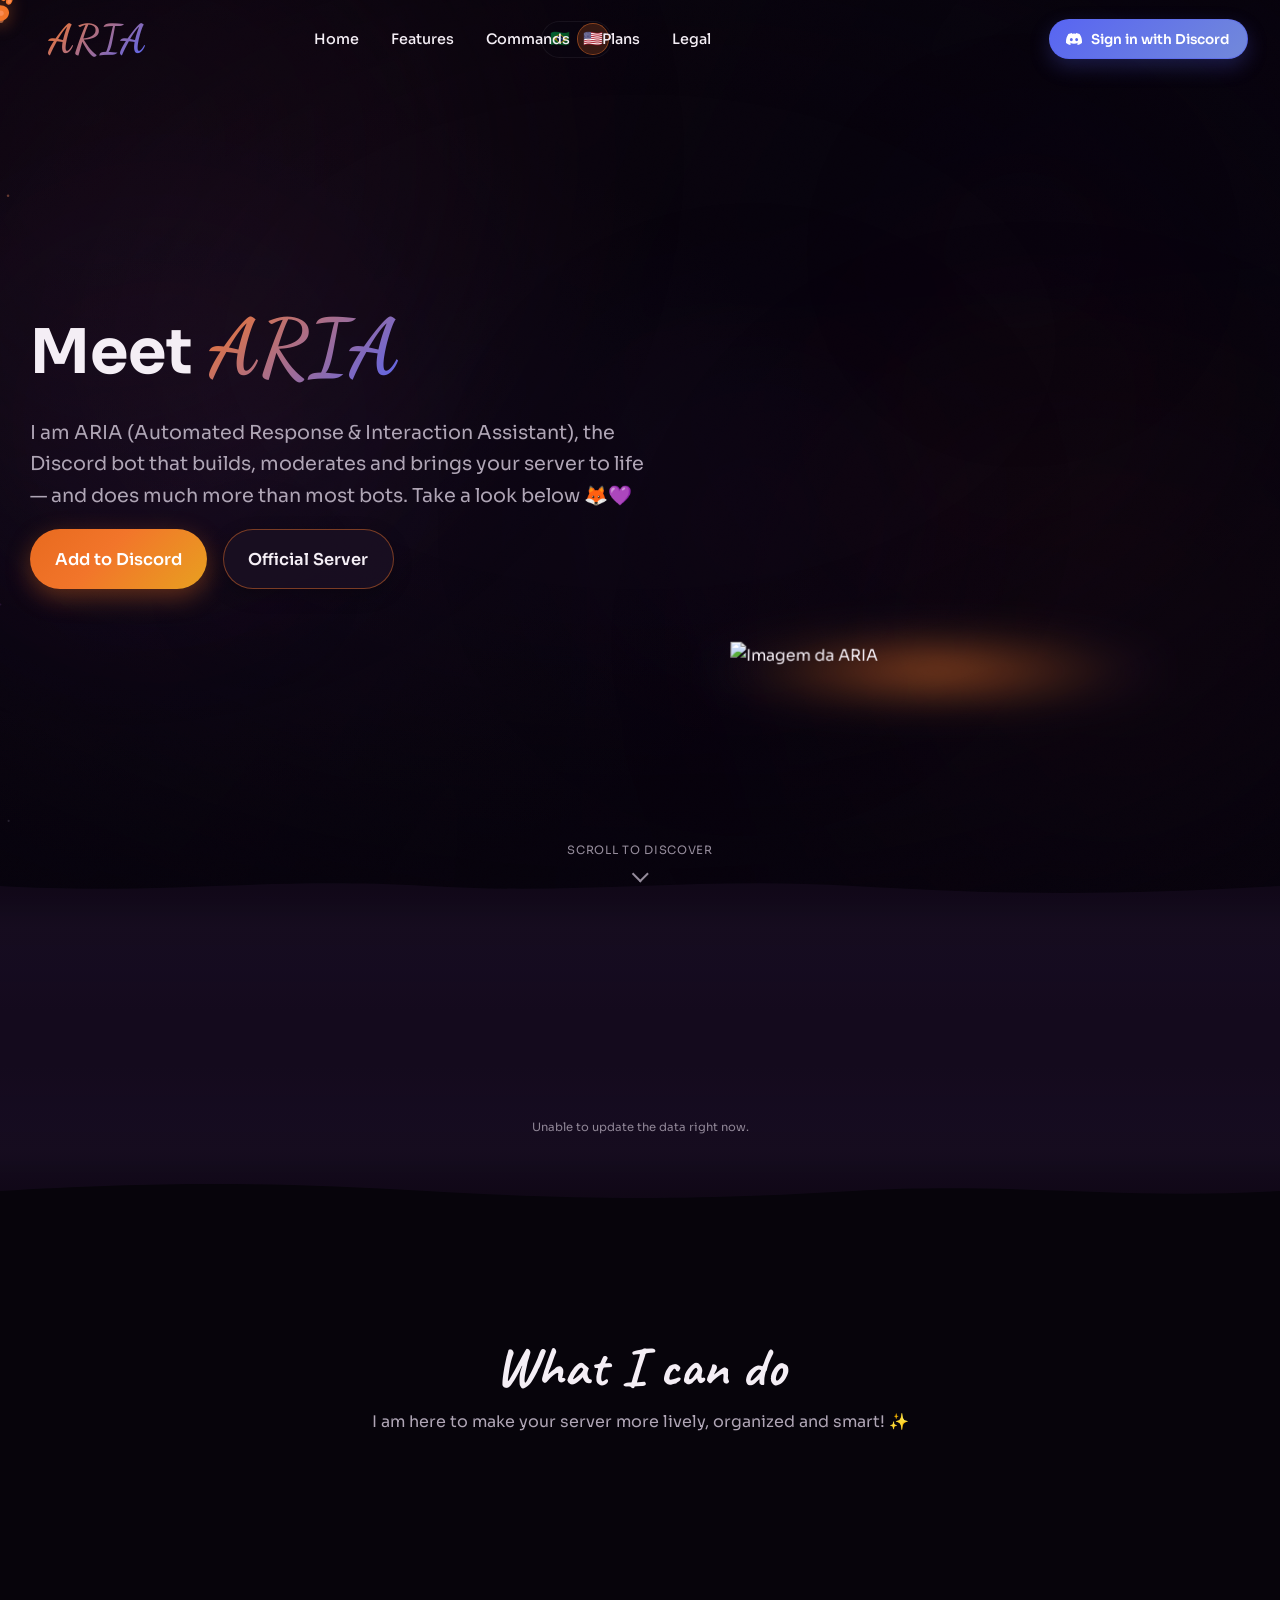
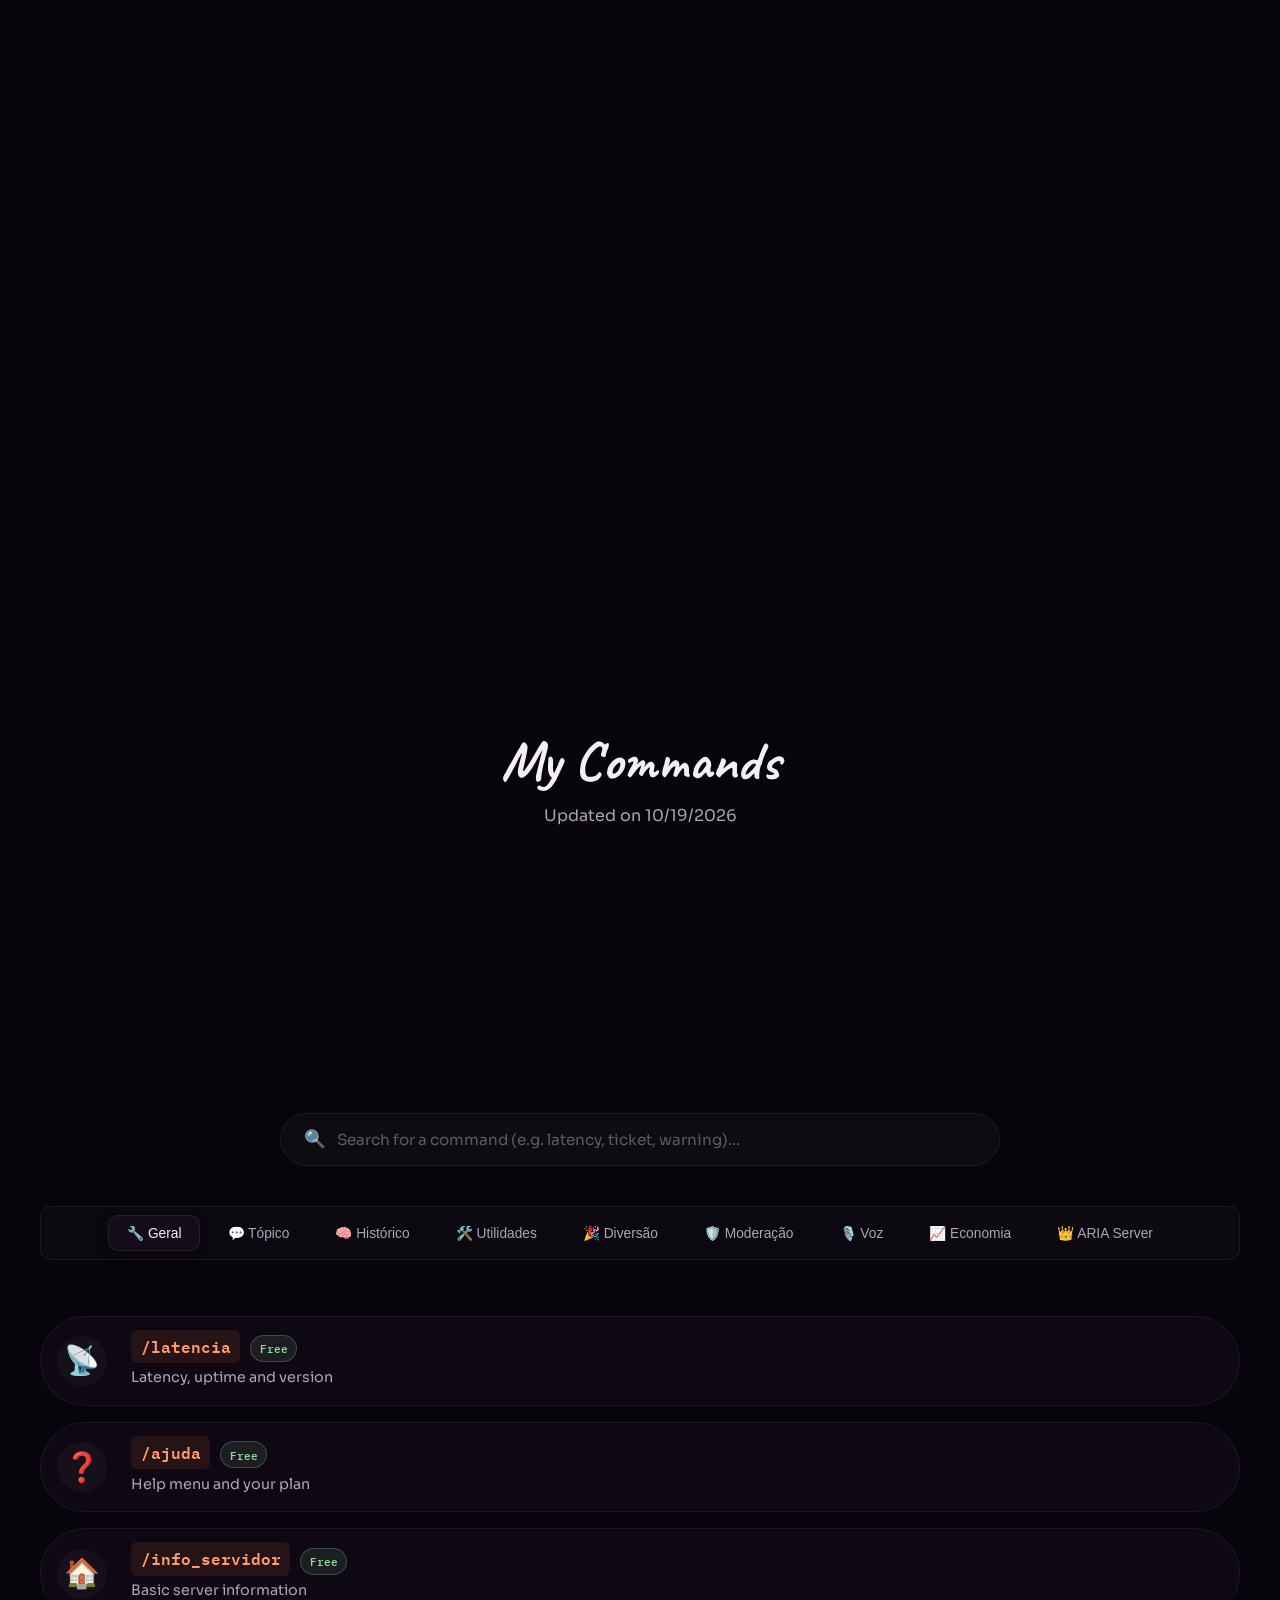
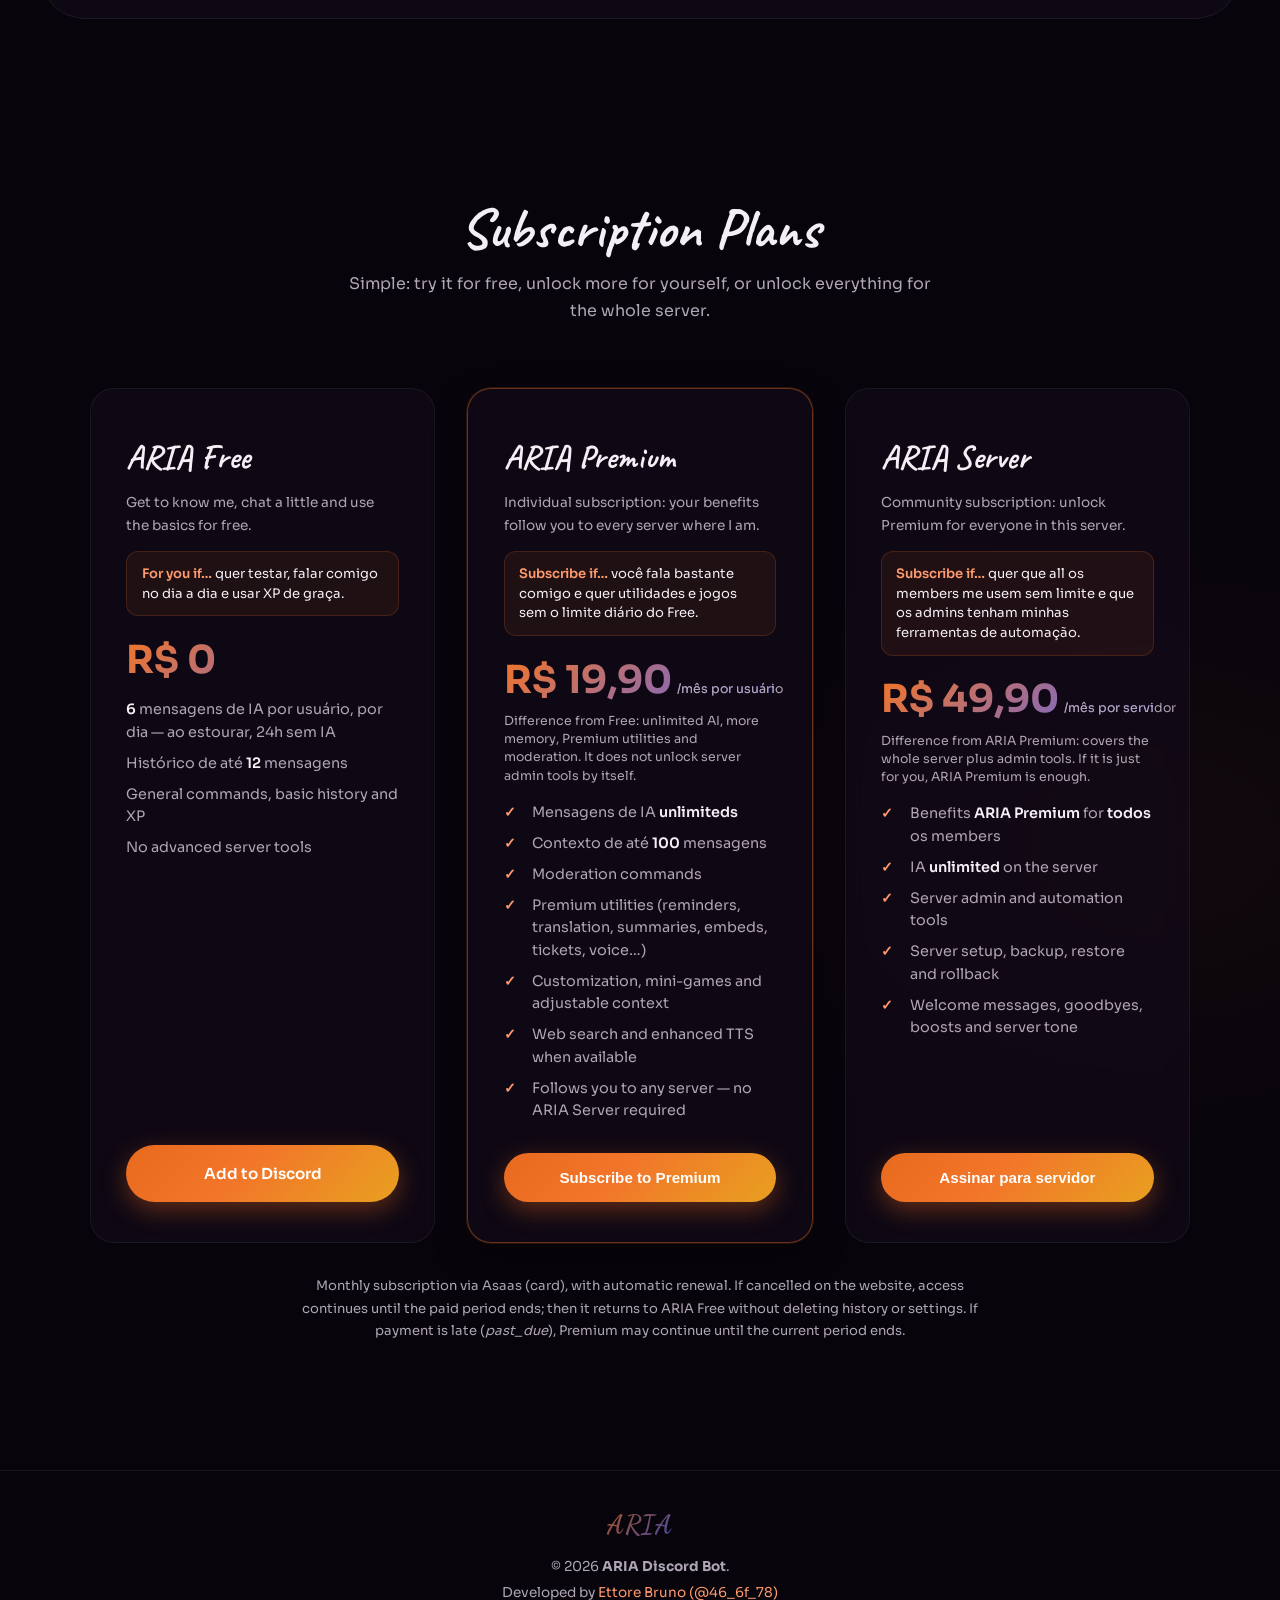
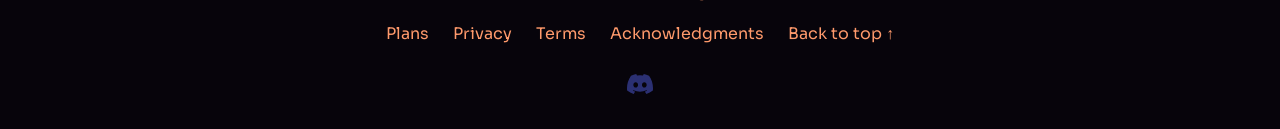
==== commit 6048c532: "Correct ARIA English acronym casing" ====
--- a/index.html
+++ b/index.html
@@ -172,7 +172,7 @@
             <div class="hero-content">
                 <h1>Conheça a <span class="aria-name-styled">ARIA</span></h1>
                 <p class="subtitle">
-                    <span class="subtitle-full">Sou a ARIA (Automated Response &amp; Interaction Assistant), a bot de Discord que monta, modera e anima seu servidor — e ainda faço muito mais que a maioria dos bots por aí. Dá uma olhada em tudo que eu faço aí embaixo 🦊💜</span>
+                    <span class="subtitle-full">Sou a ARIA (Automated response &amp; Interaction Assistant), a bot de Discord que monta, modera e anima seu servidor — e ainda faço muito mais que a maioria dos bots por aí. Dá uma olhada em tudo que eu faço aí embaixo 🦊💜</span>
                     <span class="subtitle-short">A bot que monta, modera e anima seu servidor 🦊💜</span>
                 </p>
                 <div class="cta-buttons">
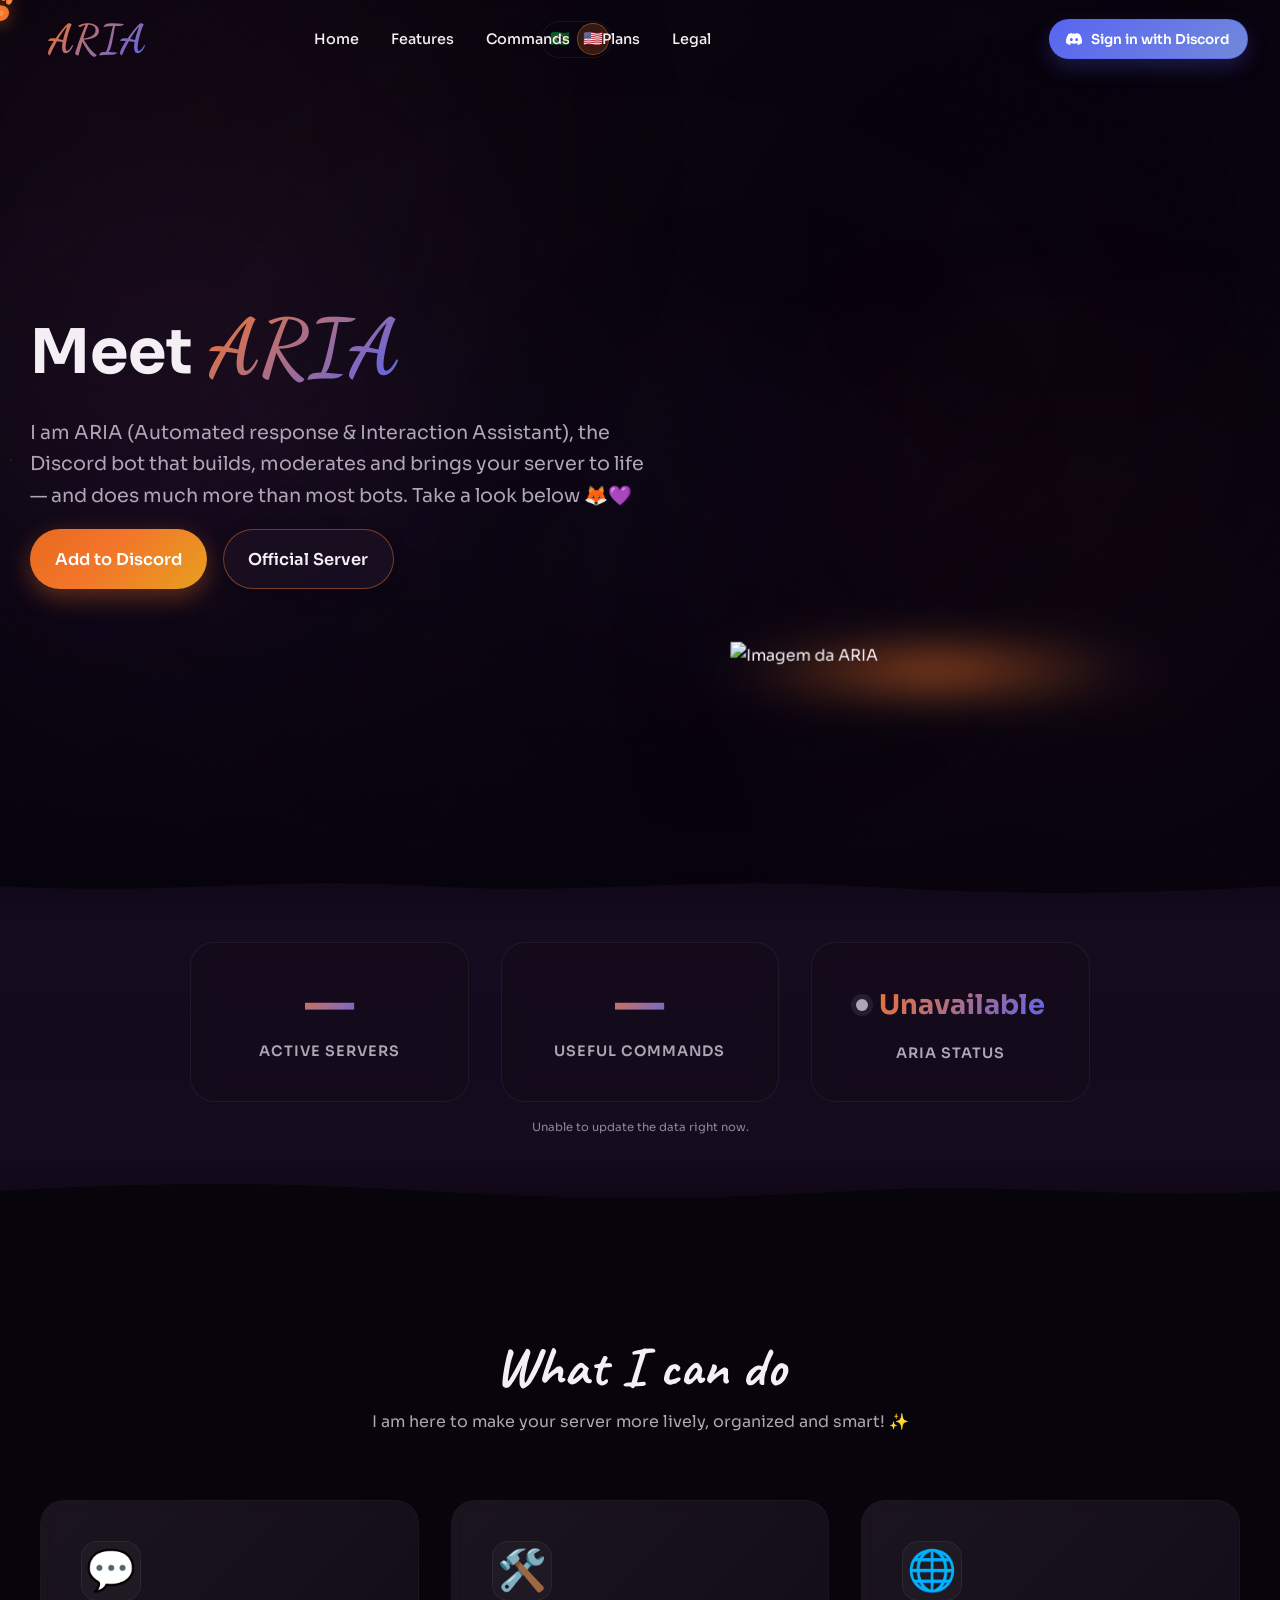
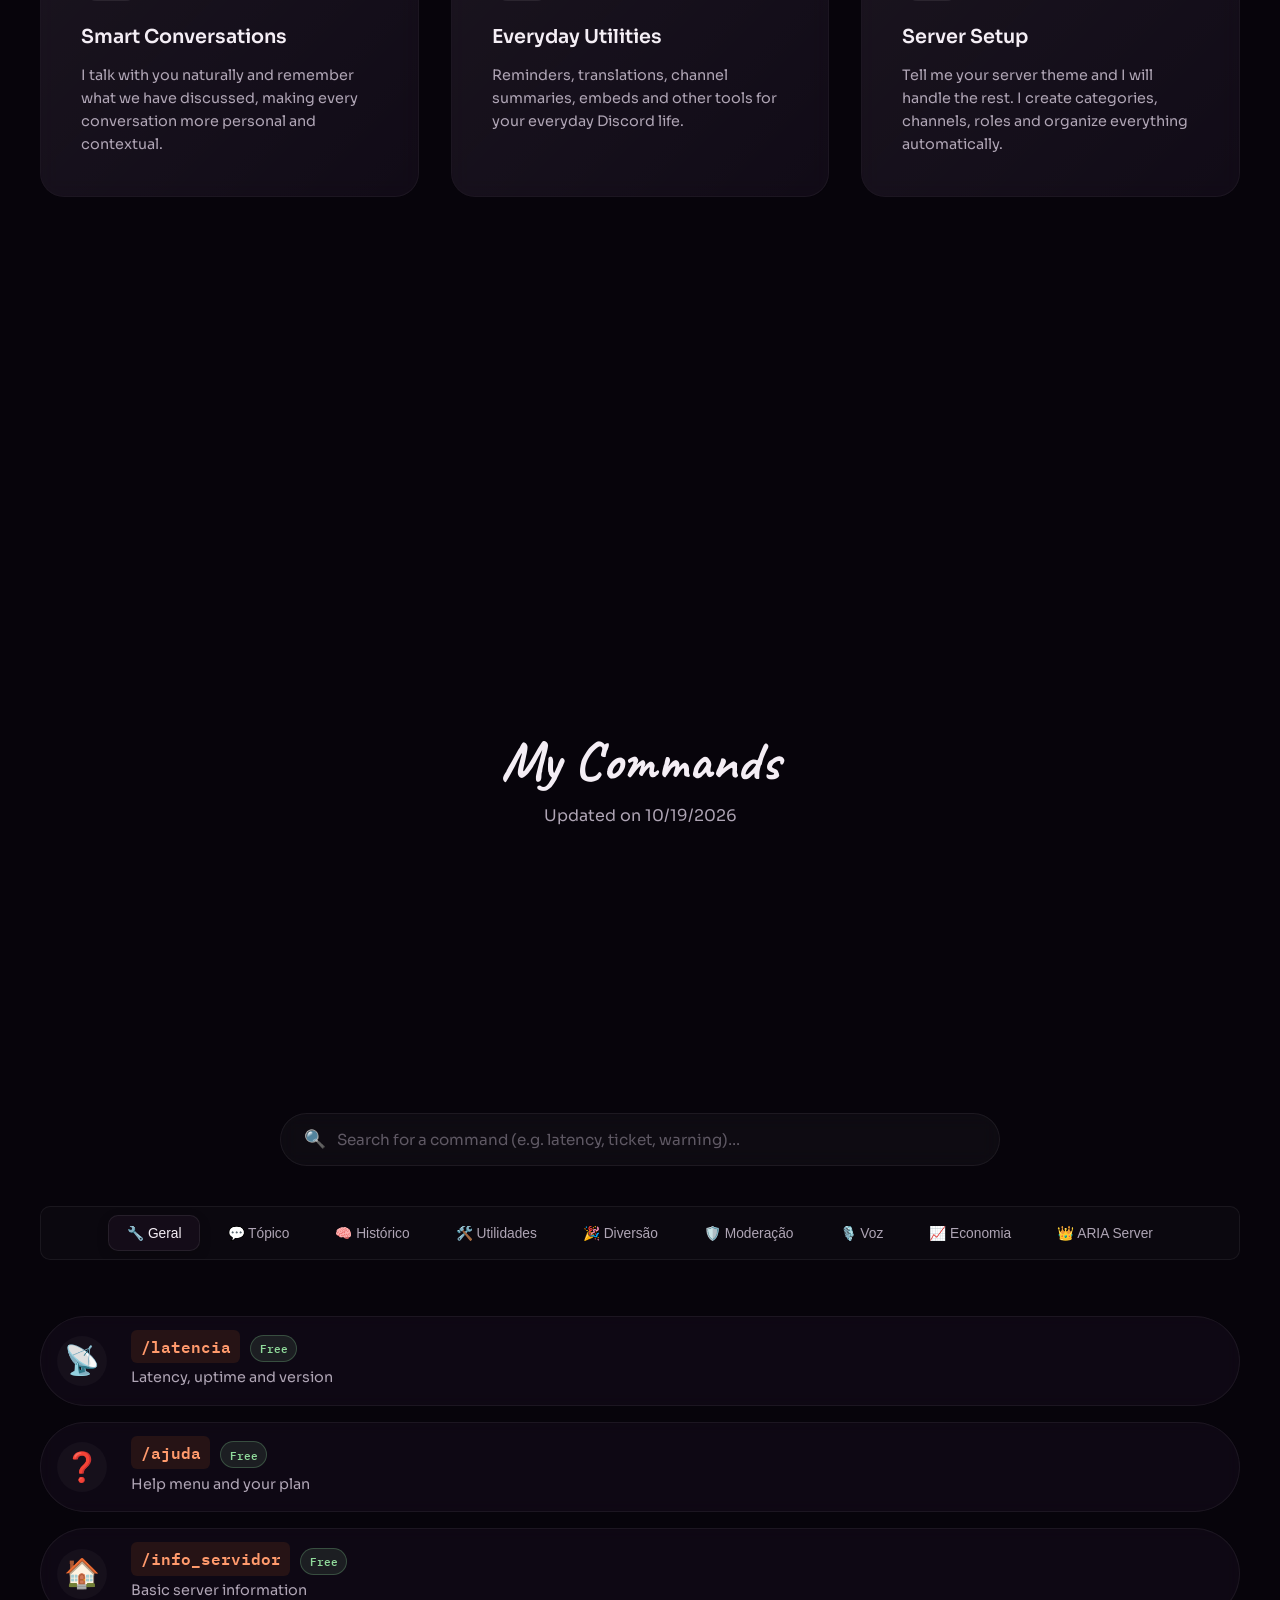
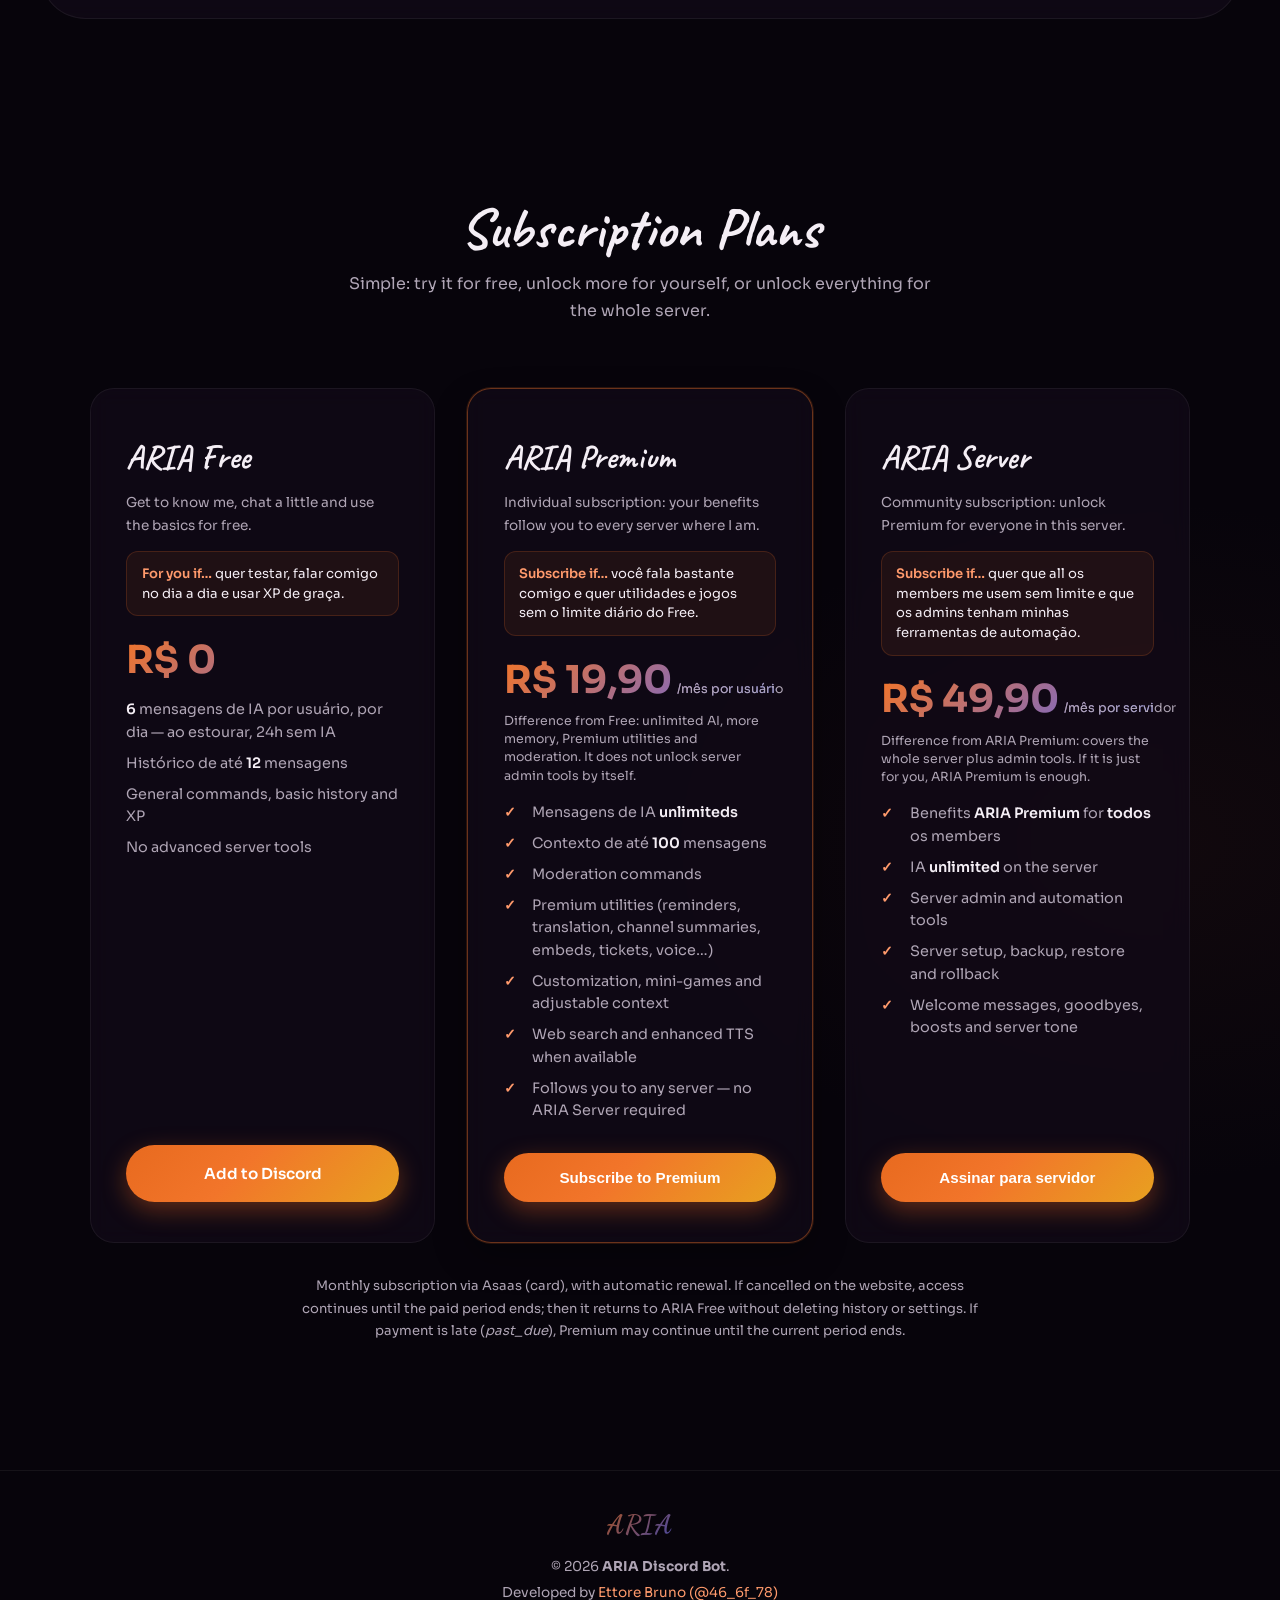
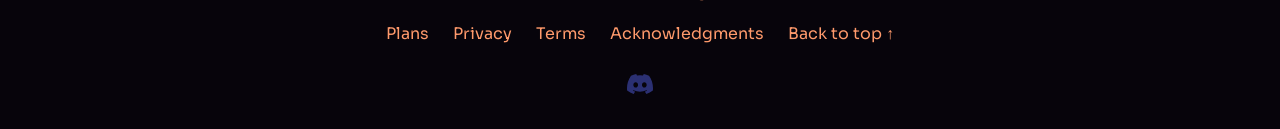
==== commit 3fe28f81: "Remove the text summarize command from both languages." ====
--- a/index.html
+++ b/index.html
@@ -244,7 +244,7 @@
                 <div class="feature-card reveal">
                     <div class="feature-icon">🛠️</div>
                     <h3>Utilidades pro Dia a Dia</h3>
-                    <p>Lembretes, traduções, resumos de texto ou de canal inteiro, embeds e dentre outras funções que ajudam no seu dia a dia no Discord</p>
+                    <p>Lembretes, traduções, resumos de canal, embeds e dentre outras funções que ajudam no seu dia a dia no Discord</p>
                 </div>
                 <div class="feature-card reveal">
                     <div class="feature-icon">🌐</div>
@@ -346,7 +346,6 @@
                 <div class="command-list">
                     <div class="command-item reveal"><div class="cmd-icon">⏰</div><div class="cmd-body"><code>Converse com a ARIA</code> <span class="cmd-badges"><span class="cmd-badge badge-premium">ARIA Premium</span></span><p><strong>Update:</strong> peça um lembrete informando data, hora e o que será lembrado; confirme em <strong>Criar</strong> e pronto.</p></div></div>
                     <div class="command-item reveal"><div class="cmd-icon">🌍</div><div class="cmd-body"><code>/traduzir</code> <span class="cmd-badges"><span class="cmd-badge badge-premium">ARIA Premium</span></span><p>Traduz um texto</p></div></div>
-                    <div class="command-item reveal"><div class="cmd-icon">📝</div><div class="cmd-body"><code>/resumir</code> <span class="cmd-badges"><span class="cmd-badge badge-premium">ARIA Premium</span></span><p>Resume um texto</p></div></div>
                     <div class="command-item reveal"><div class="cmd-icon">✉️</div><div class="cmd-body"><code>/cartao</code> <span class="cmd-badges"><span class="cmd-badge badge-premium">ARIA Premium</span></span><p>Cria uma embed</p></div></div>
                     <div class="command-item reveal"><div class="cmd-icon">🎫</div><div class="cmd-body"><code>/ticket</code> <span class="cmd-badges"><span class="cmd-badge badge-premium">ARIA Premium</span></span><p>Abre um ticket</p></div></div>
                     <div class="command-item reveal"><div class="cmd-icon">📚</div><div class="cmd-body"><code>/resumir_canal</code> <span class="cmd-badges"><span class="cmd-badge badge-premium">ARIA Premium</span></span><p>Resume o canal</p></div></div>
@@ -449,7 +448,7 @@
                         <li><span>Mensagens de IA <strong>ilimitadas</strong></span></li>
                         <li><span>Contexto de até <strong>100</strong> mensagens</span></li>
                         <li><span>Comandos de moderação</span></li>
-                        <li><span>Utilidades Premium (lembretes, tradução, resumos, embeds, tickets, voz…)</span></li>
+                        <li><span>Utilidades Premium (lembretes, tradução, resumos de canal, embeds, tickets, voz…)</span></li>
                         <li><span>Personalização, mini-jogos e contexto ajustável</span></li>
                         <li><span>Busca web e TTS mais caprichado quando der</span></li>
                         <li><span>Vai com você em qualquer servidor — sem precisar de ARIA Server</span></li>
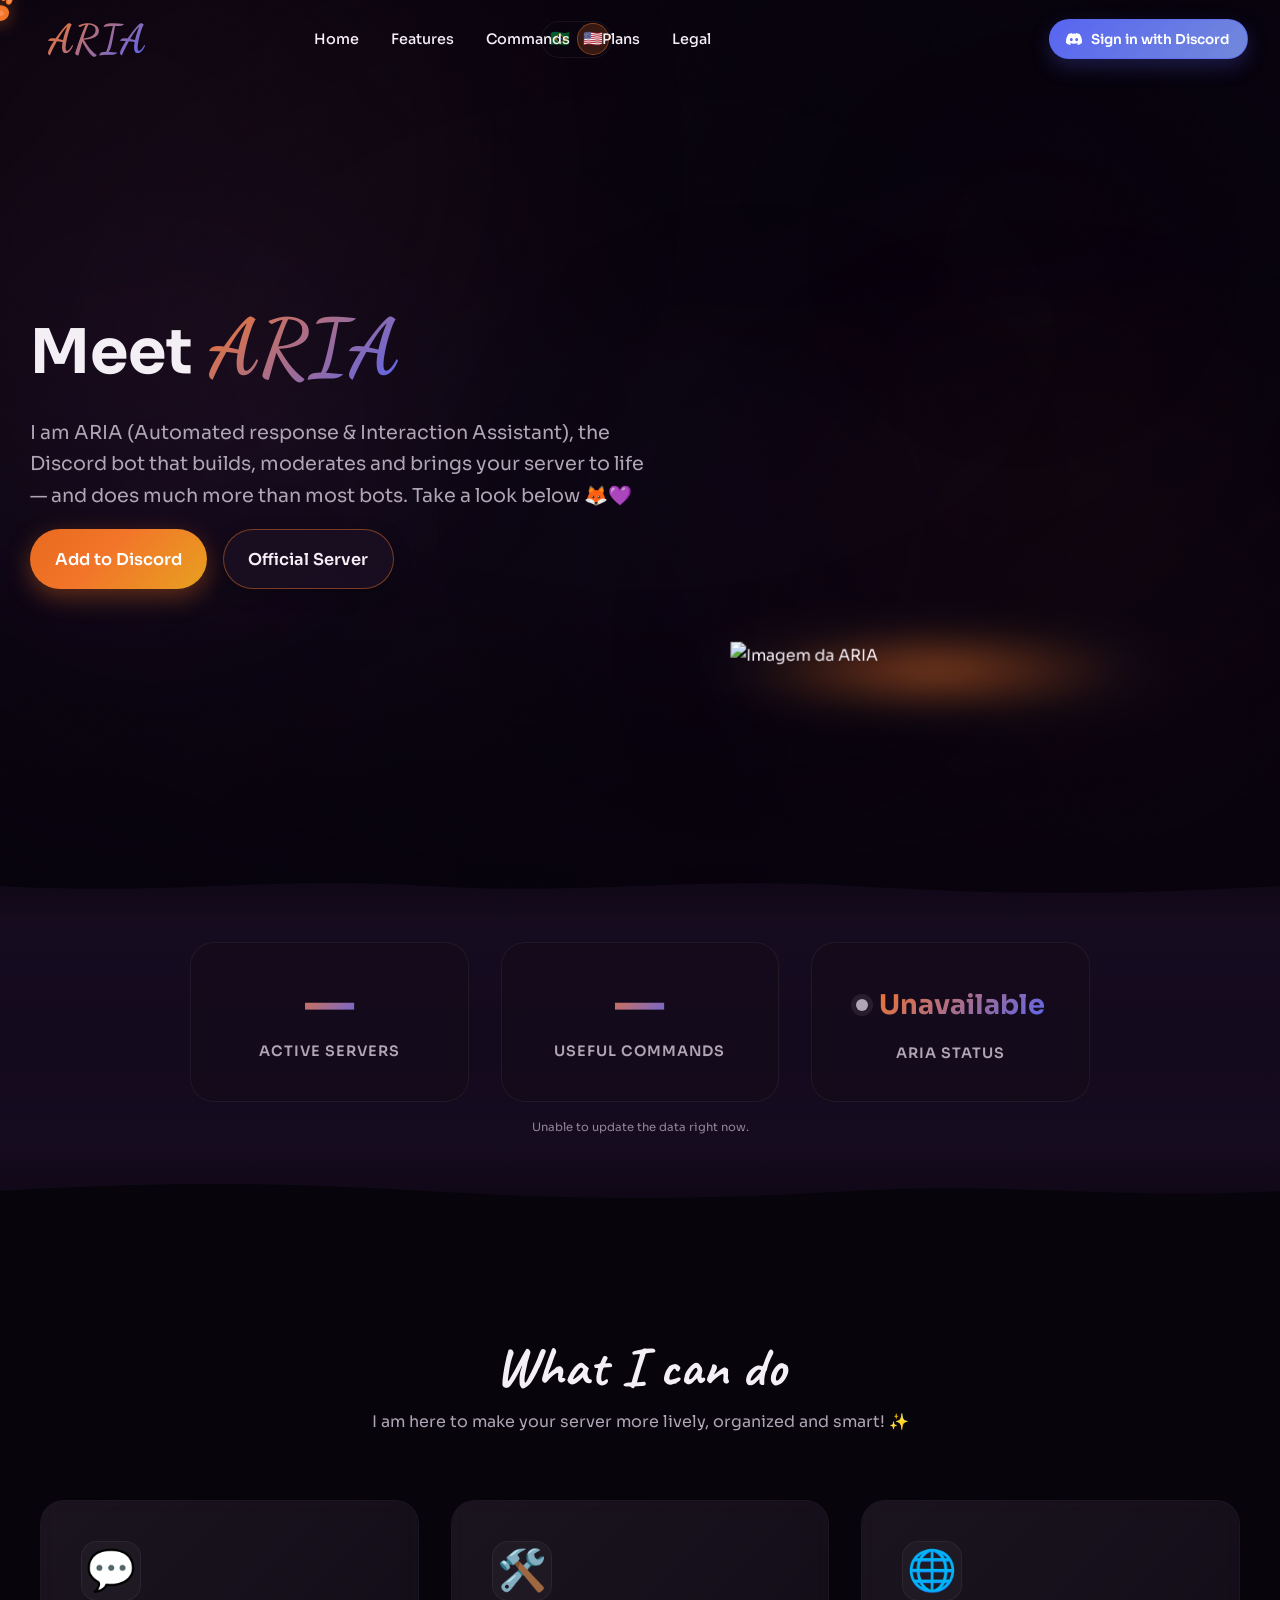
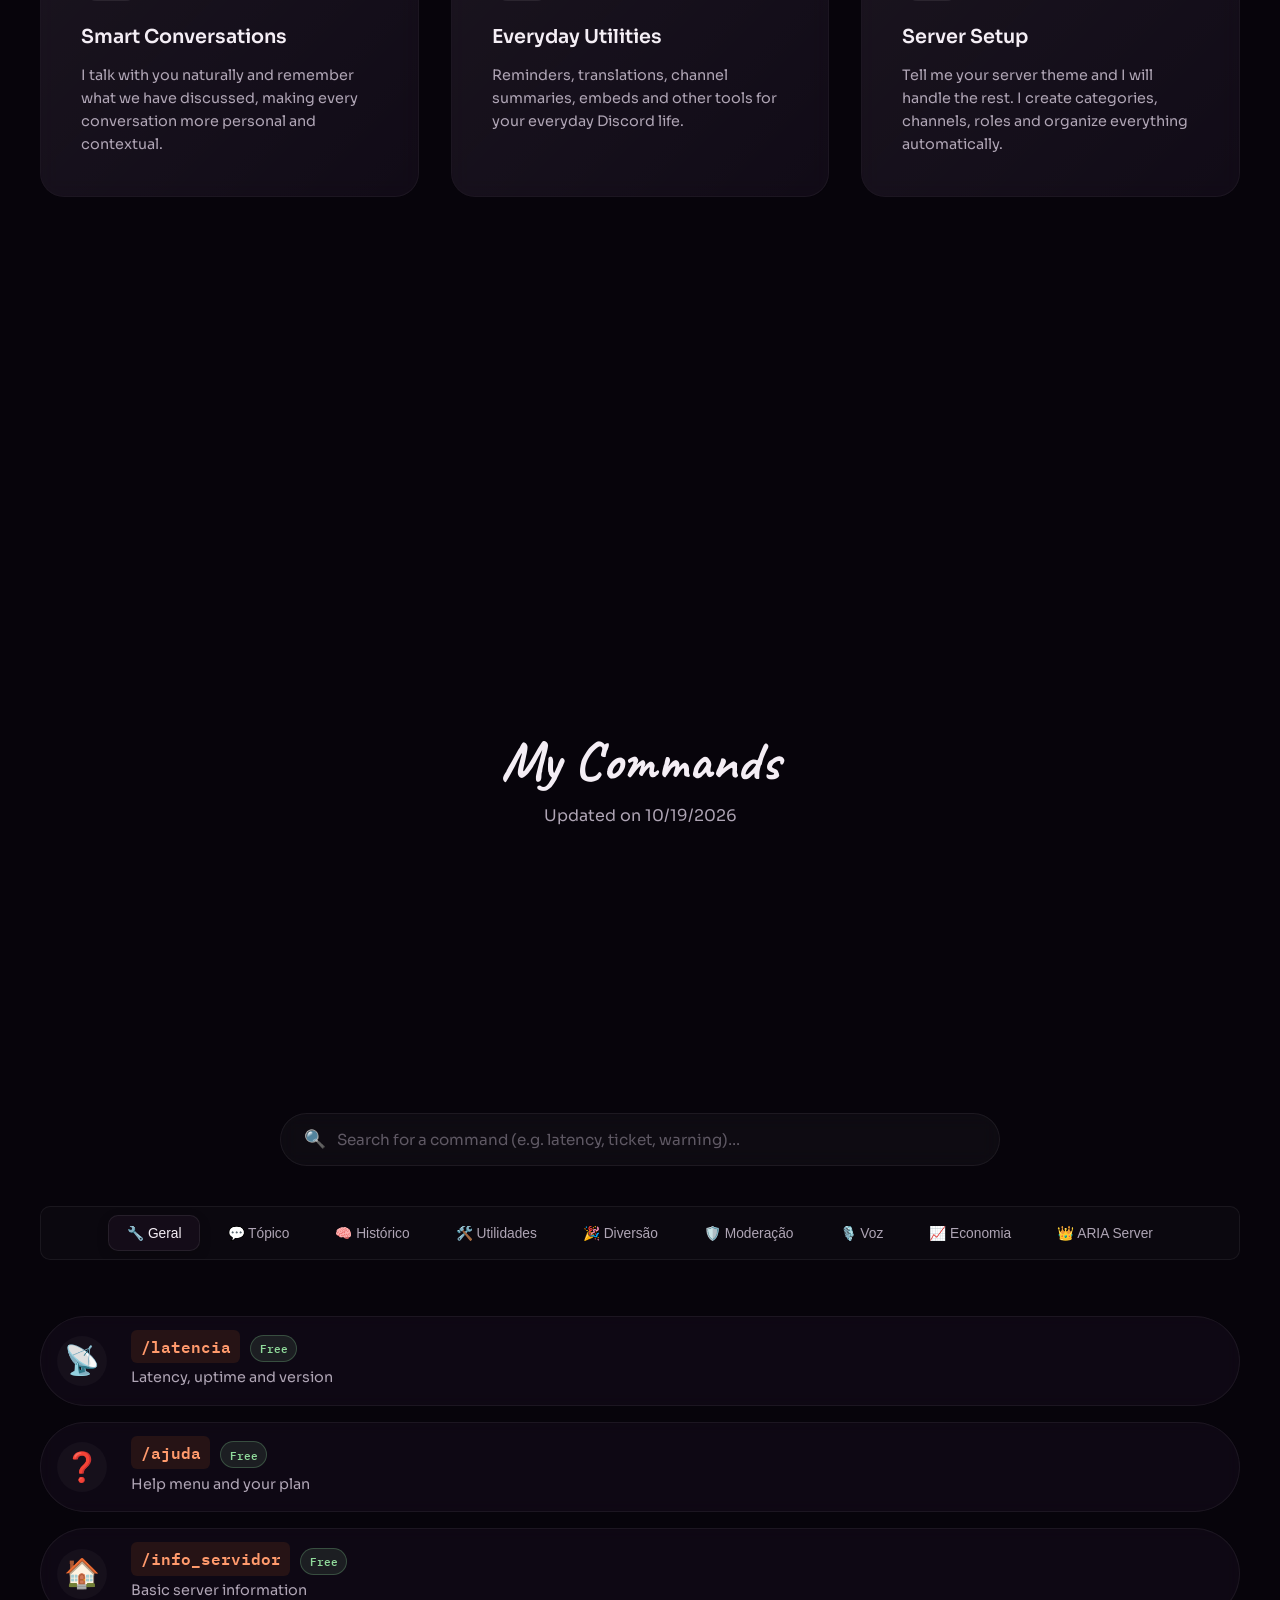
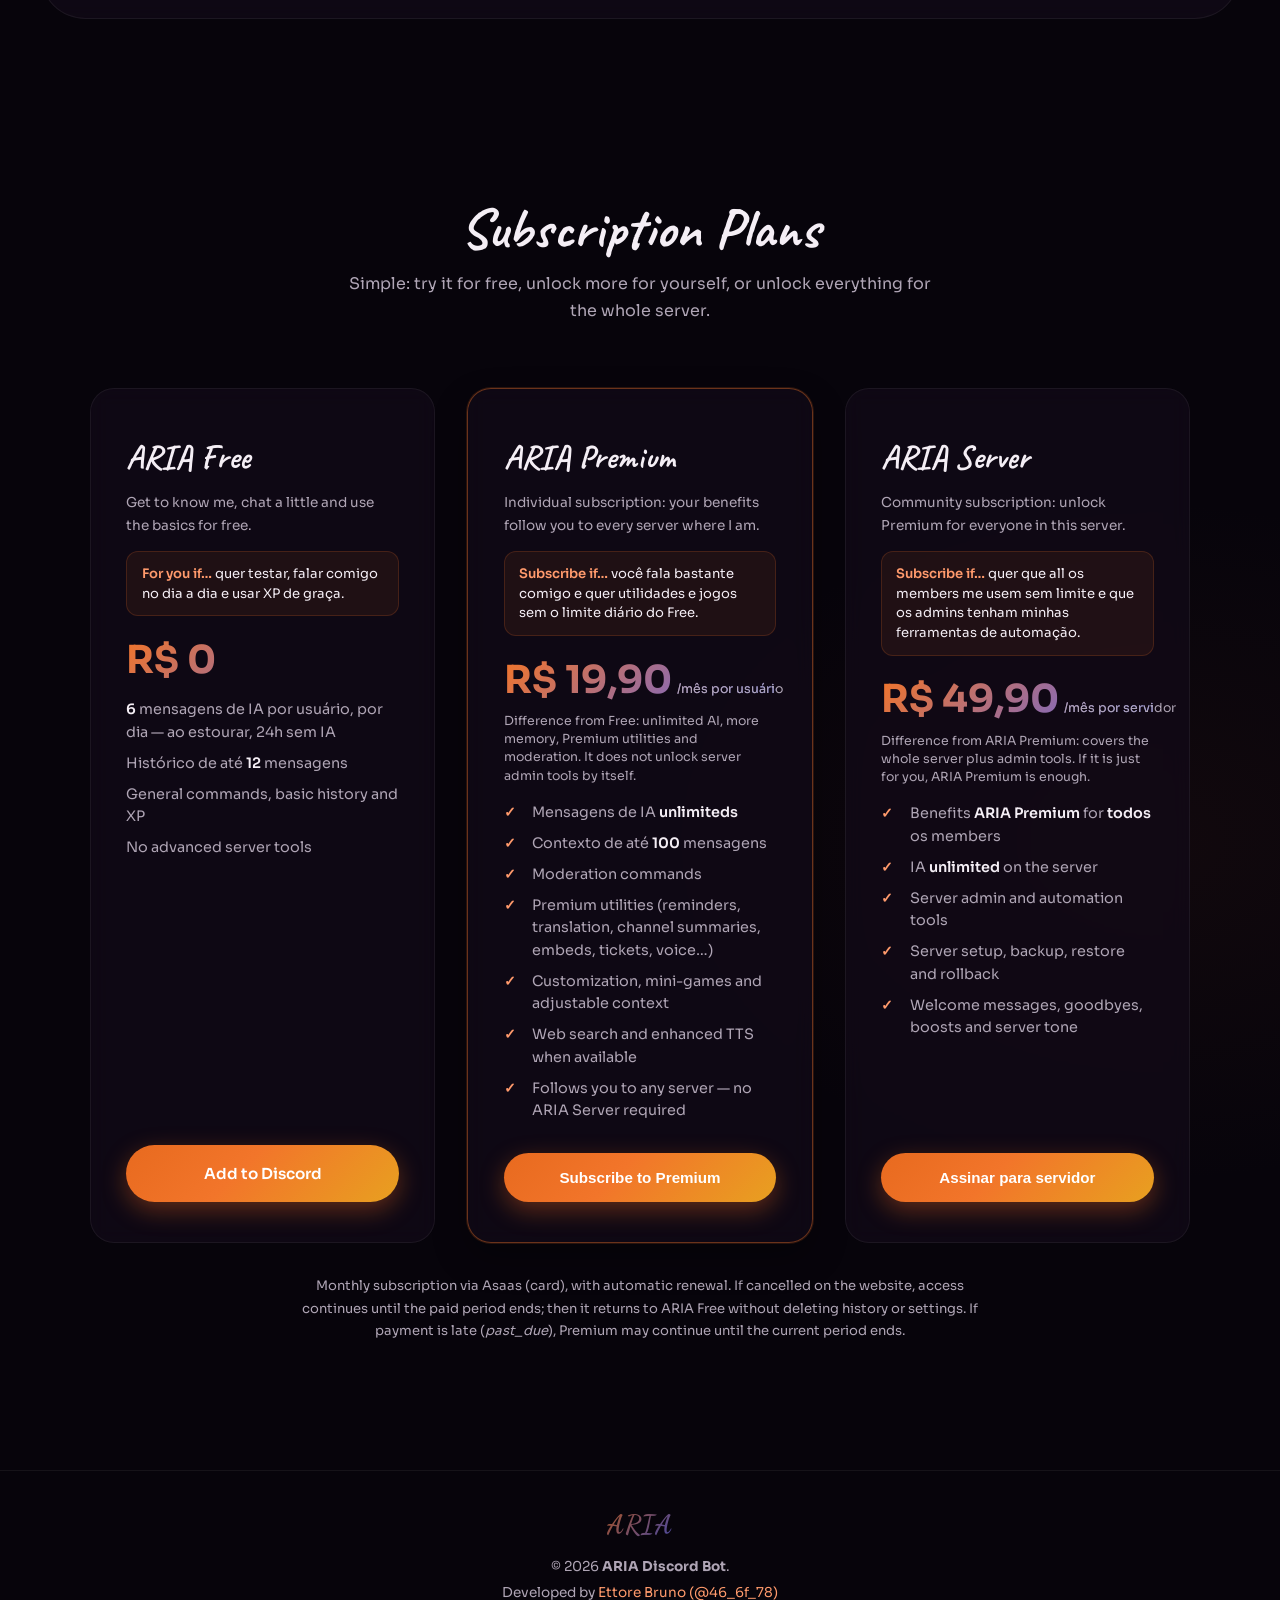
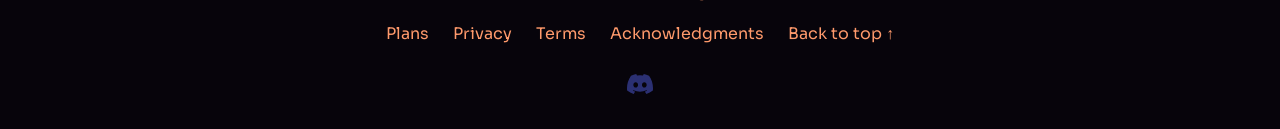
==== commit d5555b0f: "Remove the text review command from both languages." ====
--- a/index.html
+++ b/index.html
@@ -349,7 +349,6 @@
                     <div class="command-item reveal"><div class="cmd-icon">✉️</div><div class="cmd-body"><code>/cartao</code> <span class="cmd-badges"><span class="cmd-badge badge-premium">ARIA Premium</span></span><p>Cria uma embed</p></div></div>
                     <div class="command-item reveal"><div class="cmd-icon">🎫</div><div class="cmd-body"><code>/ticket</code> <span class="cmd-badges"><span class="cmd-badge badge-premium">ARIA Premium</span></span><p>Abre um ticket</p></div></div>
                     <div class="command-item reveal"><div class="cmd-icon">📚</div><div class="cmd-body"><code>/resumir_canal</code> <span class="cmd-badges"><span class="cmd-badge badge-premium">ARIA Premium</span></span><p>Resume o canal</p></div></div>
-                    <div class="command-item reveal"><div class="cmd-icon">✍️</div><div class="cmd-body"><code>/revisar</code> <span class="cmd-badges"><span class="cmd-badge badge-premium">ARIA Premium</span></span><p>Revisa um texto</p></div></div>
                     <div class="command-item reveal"><div class="cmd-icon">🎭</div><div class="cmd-body"><code>/personalizar</code> <span class="cmd-badges"><span class="cmd-badge badge-premium">ARIA Premium</span></span><p>Escolha meu estilo de fala</p></div></div>
                 </div>
             </div>
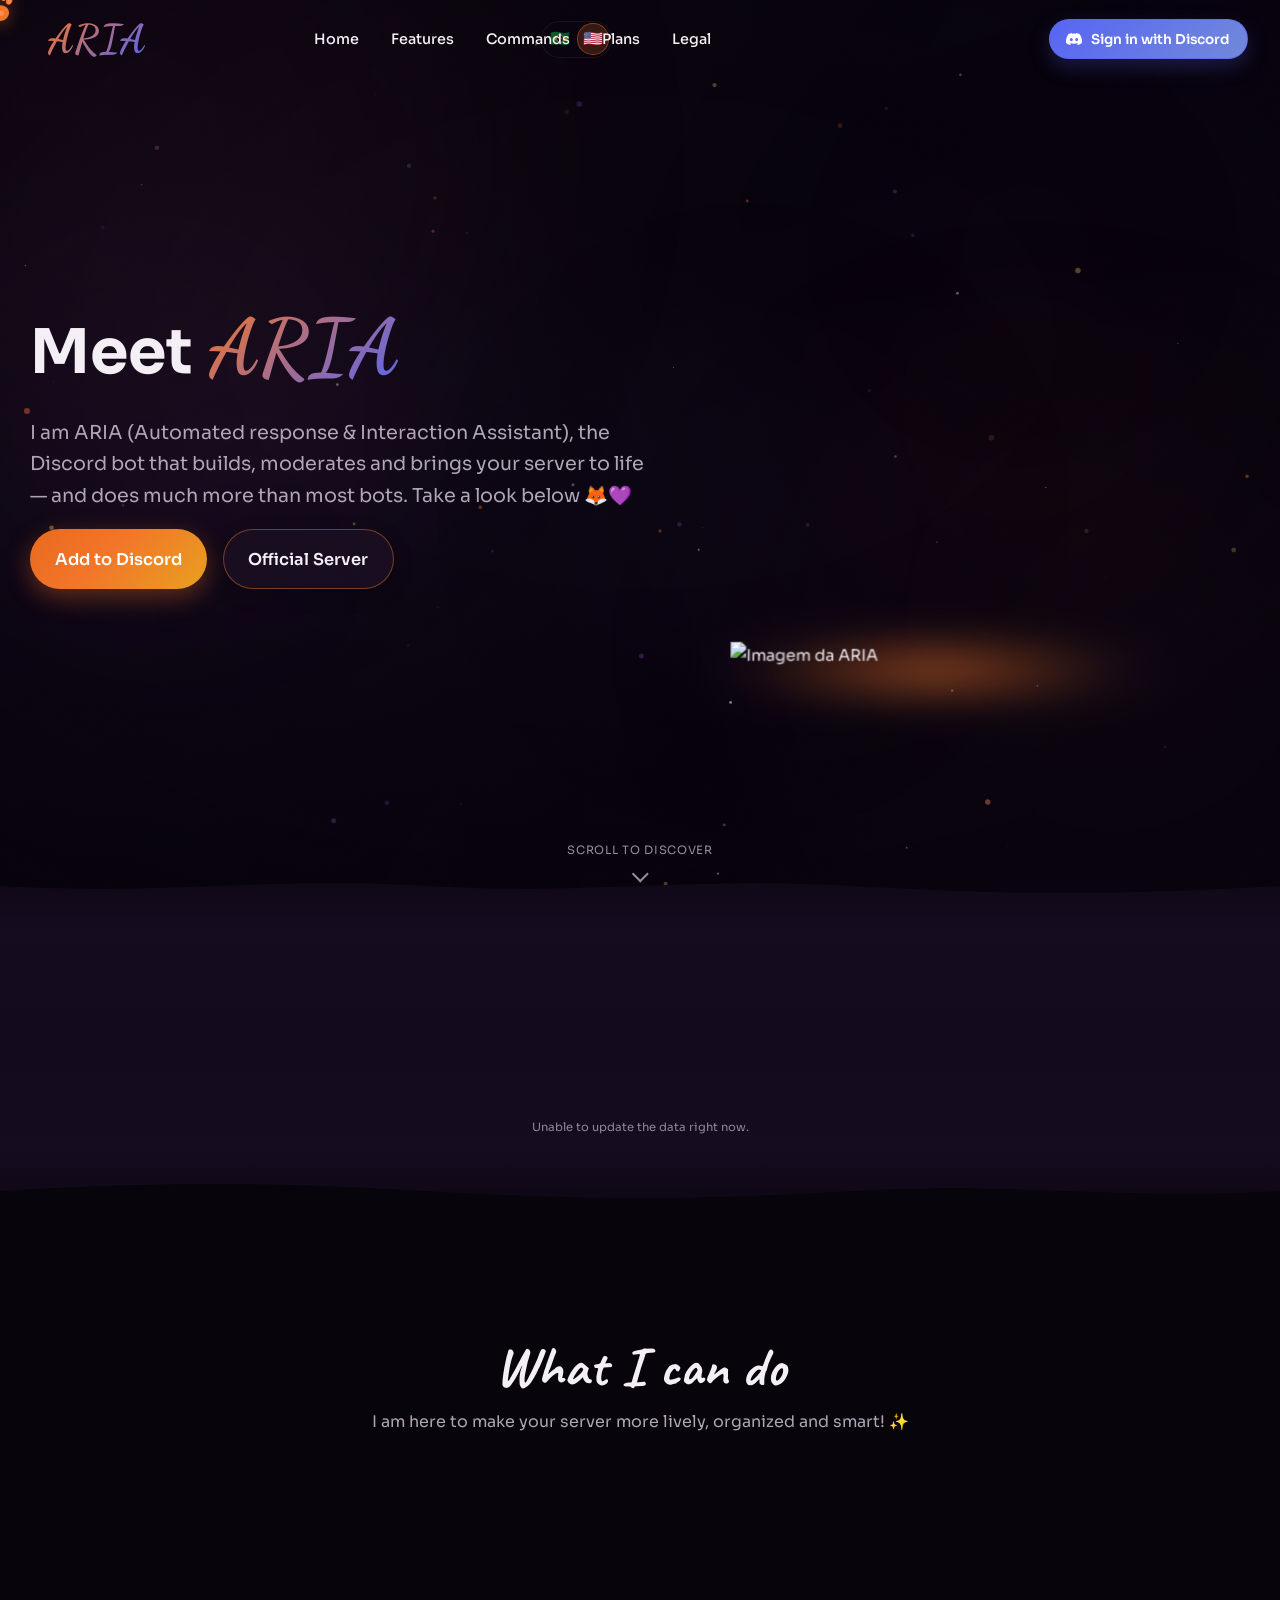
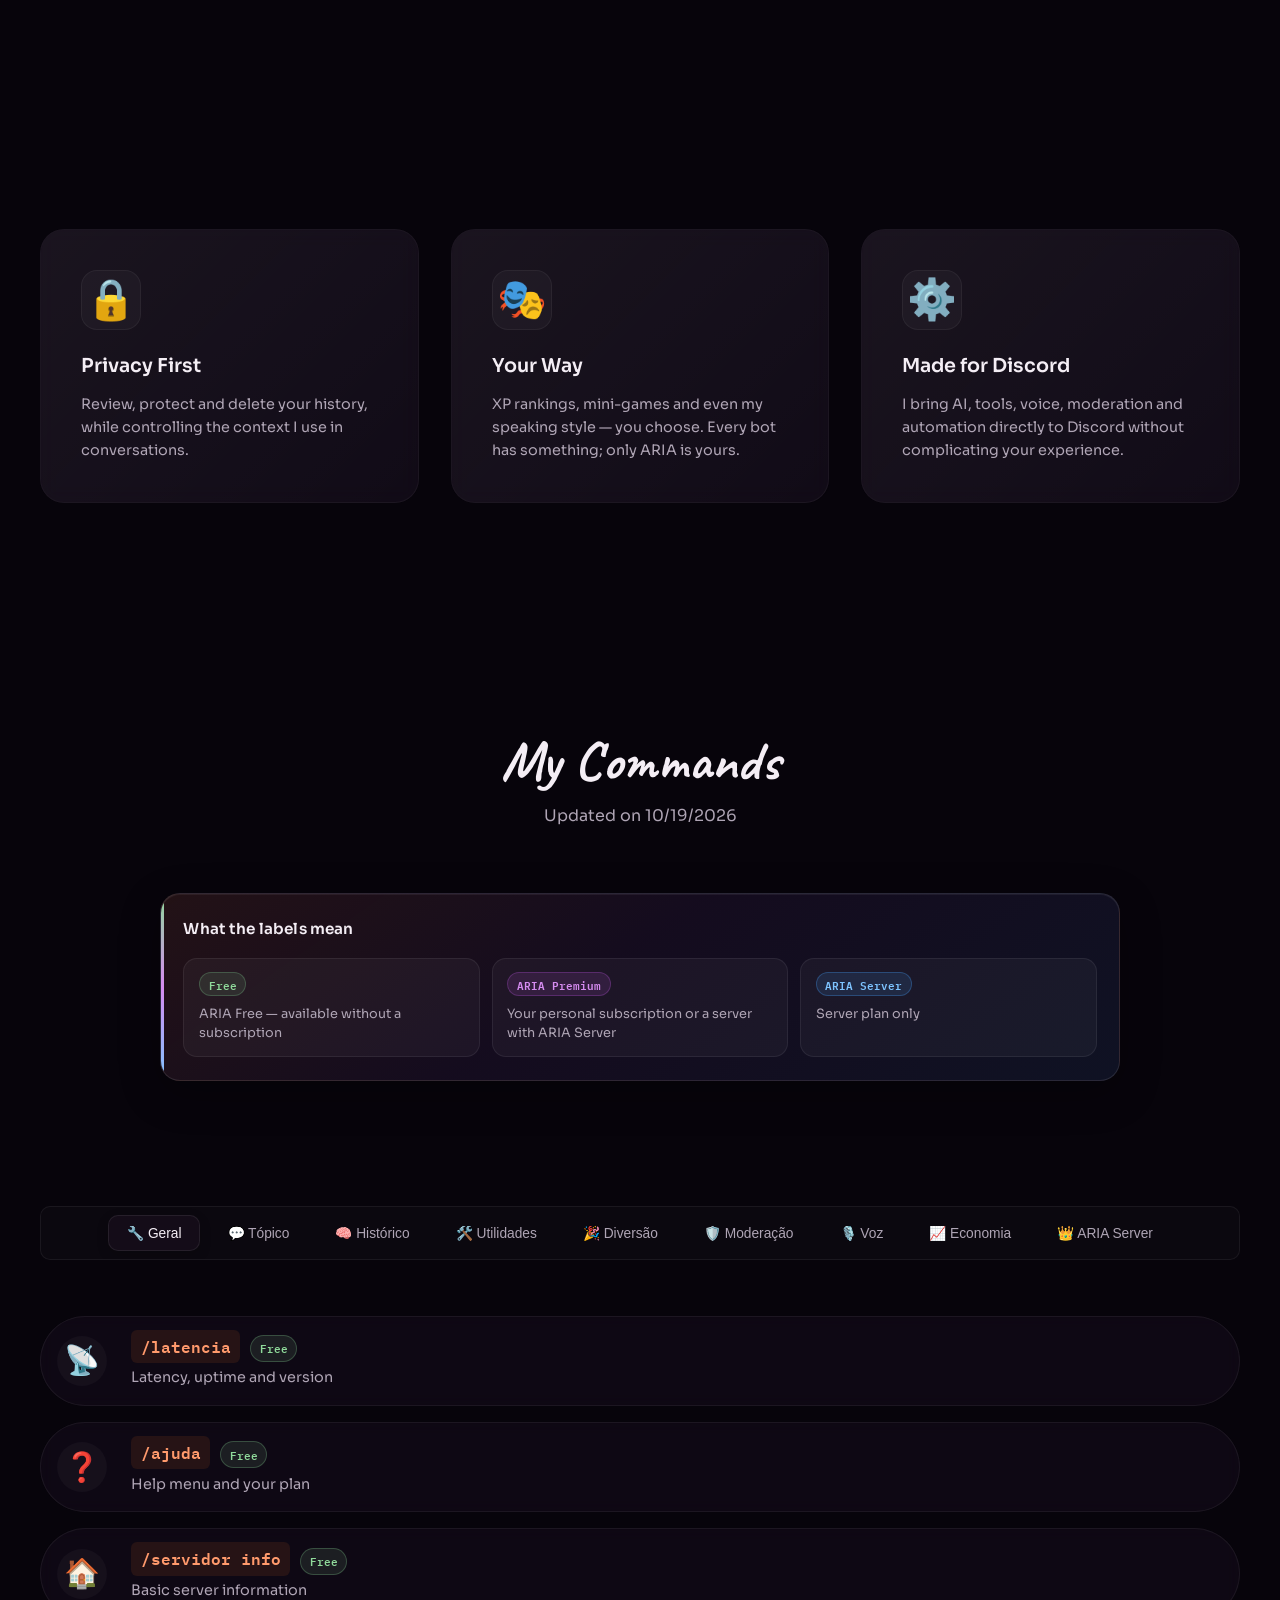
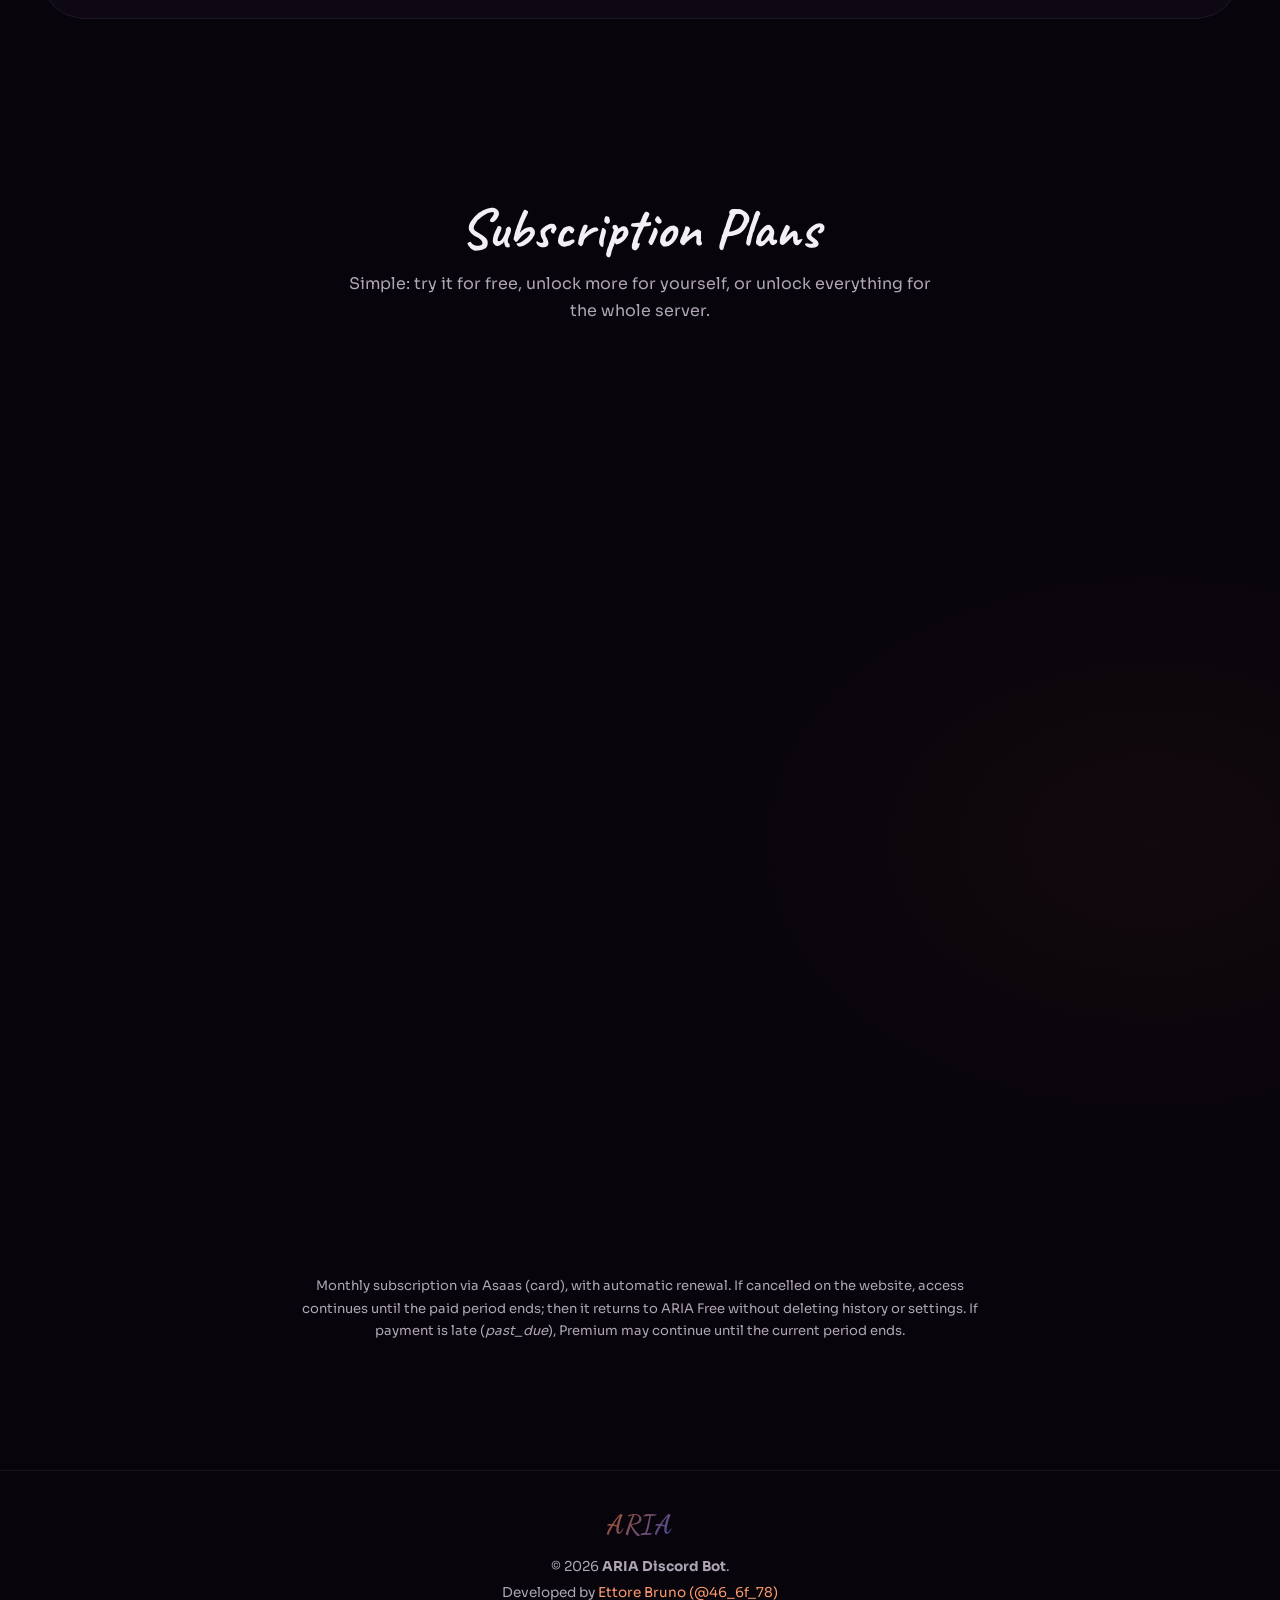
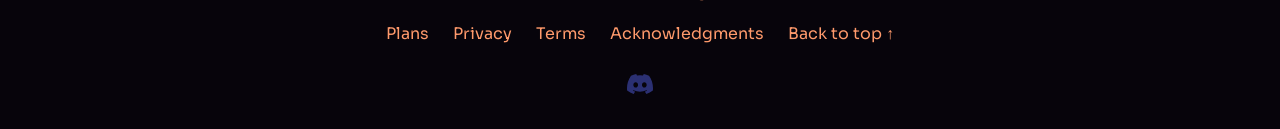
==== commit 211a6d36: "Update Free plan to 6 messages per server with 48h reset." ====
--- a/index.html
+++ b/index.html
@@ -318,15 +318,15 @@
                 <div class="command-list">
                     <div class="command-item reveal"><div class="cmd-icon">📡</div><div class="cmd-body"><code>/latencia</code> <span class="cmd-badges"><span class="cmd-badge badge-free">Grátis</span></span><p>Latência, tempo online e versão</p></div></div>
                     <div class="command-item reveal"><div class="cmd-icon">❓</div><div class="cmd-body"><code>/ajuda</code> <span class="cmd-badges"><span class="cmd-badge badge-free">Grátis</span></span><p>Menu de ajuda e seu plano</p></div></div>
-                    <div class="command-item reveal"><div class="cmd-icon">🏠</div><div class="cmd-body"><code>/info_servidor</code> <span class="cmd-badges"><span class="cmd-badge badge-free">Grátis</span></span><p>Info básica do servidor</p></div></div>
+                    <div class="command-item reveal"><div class="cmd-icon">🏠</div><div class="cmd-body"><code>/servidor info</code> <span class="cmd-badges"><span class="cmd-badge badge-free">Grátis</span></span><p>Info básica do servidor</p></div></div>
                 </div>
             </div>
 
             <!-- TÓPICO -->
             <div class="cmd-panel" id="tab-topico">
                 <div class="command-list">
-                    <div class="command-item reveal"><div class="cmd-icon">🔐</div><div class="cmd-body"><code>/criar_topico</code> <span class="cmd-badges"><span class="cmd-badge badge-premium">ARIA Premium</span></span><p>Cria um tópico privado comigo</p></div></div>
-                    <div class="command-item reveal"><div class="cmd-icon">🚪</div><div class="cmd-body"><code>/fechar_topico</code> <span class="cmd-badges"><span class="cmd-badge badge-premium">ARIA Premium</span></span><p>Fecha seu tópico privado</p></div></div>
+                    <div class="command-item reveal"><div class="cmd-icon">🔐</div><div class="cmd-body"><code>/topico abrir</code> <span class="cmd-badges"><span class="cmd-badge badge-premium">ARIA Premium</span></span><p>Cria um tópico privado comigo</p></div></div>
+                    <div class="command-item reveal"><div class="cmd-icon">🚪</div><div class="cmd-body"><code>/topico fechar</code> <span class="cmd-badges"><span class="cmd-badge badge-premium">ARIA Premium</span></span><p>Fecha seu tópico privado</p></div></div>
                 </div>
             </div>
 
@@ -349,6 +349,8 @@
                     <div class="command-item reveal"><div class="cmd-icon">✉️</div><div class="cmd-body"><code>/cartao</code> <span class="cmd-badges"><span class="cmd-badge badge-premium">ARIA Premium</span></span><p>Cria uma embed</p></div></div>
                     <div class="command-item reveal"><div class="cmd-icon">🎫</div><div class="cmd-body"><code>/ticket</code> <span class="cmd-badges"><span class="cmd-badge badge-premium">ARIA Premium</span></span><p>Abre um ticket</p></div></div>
                     <div class="command-item reveal"><div class="cmd-icon">📚</div><div class="cmd-body"><code>/resumir_canal</code> <span class="cmd-badges"><span class="cmd-badge badge-premium">ARIA Premium</span></span><p>Resume o canal</p></div></div>
+                    <div class="command-item reveal"><div class="cmd-icon">📋</div><div class="cmd-body"><code>/lembrete listar</code> <span class="cmd-badges"><span class="cmd-badge badge-premium">ARIA Premium</span></span><p>Lista seus lembretes ativos</p></div></div>
+                    <div class="command-item reveal"><div class="cmd-icon">🛑</div><div class="cmd-body"><code>/lembrete cancelar</code> <span class="cmd-badges"><span class="cmd-badge badge-premium">ARIA Premium</span></span><p>Cancela um lembrete</p></div></div>
                     <div class="command-item reveal"><div class="cmd-icon">🎭</div><div class="cmd-body"><code>/personalizar</code> <span class="cmd-badges"><span class="cmd-badge badge-premium">ARIA Premium</span></span><p>Escolha meu estilo de fala</p></div></div>
                 </div>
             </div>
@@ -363,21 +365,22 @@
             <!-- MODERAÇÃO -->
             <div class="cmd-panel" id="tab-moderacao">
                 <div class="command-list">
-                    <div class="command-item reveal"><div class="cmd-icon">⚠️</div><div class="cmd-body"><code>/aviso</code> <span class="cmd-badges"><span class="cmd-badge badge-premium">ARIA Premium</span><span class="cmd-badge badge-perm">Permissão: Gerenciar Mensagens</span></span><p>Dá um aviso para um membro</p></div></div>
-                    <div class="command-item reveal"><div class="cmd-icon">📋</div><div class="cmd-body"><code>/avisos</code> <span class="cmd-badges"><span class="cmd-badge badge-premium">ARIA Premium</span><span class="cmd-badge badge-perm">Permissão: Gerenciar Mensagens</span></span><p>Lista os avisos</p></div></div>
-                    <div class="command-item reveal"><div class="cmd-icon">♻️</div><div class="cmd-body"><code>/limpar_avisos</code> <span class="cmd-badges"><span class="cmd-badge badge-premium">ARIA Premium</span><span class="cmd-badge badge-perm">Permissão: Gerenciar Mensagens</span></span><p>Limpa os avisos</p></div></div>
+                    <div class="command-item reveal"><div class="cmd-icon">⚠️</div><div class="cmd-body"><code>/aviso aplicar</code> <span class="cmd-badges"><span class="cmd-badge badge-premium">ARIA Premium</span><span class="cmd-badge badge-perm">Permissão: Gerenciar Mensagens</span></span><p>Dá um aviso para um membro</p></div></div>
+                    <div class="command-item reveal"><div class="cmd-icon">📋</div><div class="cmd-body"><code>/aviso listar</code> <span class="cmd-badges"><span class="cmd-badge badge-premium">ARIA Premium</span><span class="cmd-badge badge-perm">Permissão: Gerenciar Mensagens</span></span><p>Lista os avisos</p></div></div>
+                    <div class="command-item reveal"><div class="cmd-icon">♻️</div><div class="cmd-body"><code>/aviso limpar</code> <span class="cmd-badges"><span class="cmd-badge badge-premium">ARIA Premium</span><span class="cmd-badge badge-perm">Permissão: Gerenciar Mensagens</span></span><p>Limpa os avisos</p></div></div>
                     <div class="command-item reveal"><div class="cmd-icon">🗑️</div><div class="cmd-body"><code>/apagar_msgs</code> <span class="cmd-badges"><span class="cmd-badge badge-premium">ARIA Premium</span><span class="cmd-badge badge-perm">Permissão: Gerenciar Mensagens</span></span><p>Apaga mensagens do canal</p></div></div>
-                    <div class="command-item reveal"><div class="cmd-icon">🐢</div><div class="cmd-body"><code>/modo_lento</code> <span class="cmd-badges"><span class="cmd-badge badge-premium">ARIA Premium</span><span class="cmd-badge badge-perm">Permissão: Gerenciar Canais</span></span><p>Ativa o modo lento</p></div></div>
-                    <div class="command-item reveal"><div class="cmd-icon">🔒</div><div class="cmd-body"><code>/trancar</code> <span class="cmd-badges"><span class="cmd-badge badge-premium">ARIA Premium</span><span class="cmd-badge badge-perm">Permissão: Gerenciar Canais</span></span><p>Tranca o canal</p></div></div>
-                    <div class="command-item reveal"><div class="cmd-icon">🔓</div><div class="cmd-body"><code>/destrancar</code> <span class="cmd-badges"><span class="cmd-badge badge-premium">ARIA Premium</span><span class="cmd-badge badge-perm">Permissão: Gerenciar Canais</span></span><p>Destranca o canal</p></div></div>
+                    <div class="command-item reveal"><div class="cmd-icon">🐢</div><div class="cmd-body"><code>/canal lento</code> <span class="cmd-badges"><span class="cmd-badge badge-premium">ARIA Premium</span><span class="cmd-badge badge-perm">Permissão: Gerenciar Canais</span></span><p>Ativa o modo lento</p></div></div>
+                    <div class="command-item reveal"><div class="cmd-icon">🔒</div><div class="cmd-body"><code>/canal trancar</code> <span class="cmd-badges"><span class="cmd-badge badge-premium">ARIA Premium</span><span class="cmd-badge badge-perm">Permissão: Gerenciar Canais</span></span><p>Tranca o canal</p></div></div>
+                    <div class="command-item reveal"><div class="cmd-icon">🔓</div><div class="cmd-body"><code>/canal destrancar</code> <span class="cmd-badges"><span class="cmd-badge badge-premium">ARIA Premium</span><span class="cmd-badge badge-perm">Permissão: Gerenciar Canais</span></span><p>Destranca o canal</p></div></div>
+                    <div class="command-item reveal"><div class="cmd-icon">📊</div><div class="cmd-body"><code>/enquete</code> <span class="cmd-badges"><span class="cmd-badge badge-server">ARIA Server</span><span class="cmd-badge badge-perm">Permissão: Gerenciar Mensagens</span></span><p>Enquete com votação por reações</p></div></div>
                 </div>
             </div>
 
             <!-- VOZ -->
             <div class="cmd-panel" id="tab-voz">
                 <div class="command-list">
-                    <div class="command-item reveal"><div class="cmd-icon">🎙️</div><div class="cmd-body"><code>/entrar_voice</code> <span class="cmd-badges"><span class="cmd-badge badge-premium">ARIA Premium</span></span><p>Entro na call</p></div></div>
-                    <div class="command-item reveal"><div class="cmd-icon">🔌</div><div class="cmd-body"><code>/sair_voice</code> <span class="cmd-badges"><span class="cmd-badge badge-premium">ARIA Premium</span></span><p>Saio da call</p></div></div>
+                    <div class="command-item reveal"><div class="cmd-icon">🎙️</div><div class="cmd-body"><code>/voz entrar</code> <span class="cmd-badges"><span class="cmd-badge badge-premium">ARIA Premium</span></span><p>Entro na call</p></div></div>
+                    <div class="command-item reveal"><div class="cmd-icon">🔌</div><div class="cmd-body"><code>/voz sair</code> <span class="cmd-badges"><span class="cmd-badge badge-premium">ARIA Premium</span></span><p>Saio da call</p></div></div>
                 </div>
             </div>
 
@@ -386,8 +389,8 @@
                 <div class="command-list">
                     <div class="command-item reveal"><div class="cmd-icon">🏅</div><div class="cmd-body"><code>/nivel</code> <span class="cmd-badges"><span class="cmd-badge badge-free">Grátis</span></span><p>Mostra nível e XP</p></div></div>
                     <div class="command-item reveal"><div class="cmd-icon">🏆</div><div class="cmd-body"><code>/placar</code> <span class="cmd-badges"><span class="cmd-badge badge-free">Grátis</span></span><p>Top 10 de XP</p></div></div>
-                    <div class="command-item reveal"><div class="cmd-icon">✏️</div><div class="cmd-body"><code>/definir_xp</code> <span class="cmd-badges"><span class="cmd-badge badge-free">Grátis</span><span class="cmd-badge badge-perm">Permissão: Administrador</span></span><p>Define o XP de alguém</p></div></div>
-                    <div class="command-item reveal"><div class="cmd-icon">🔄</div><div class="cmd-body"><code>/resetar_xp</code> <span class="cmd-badges"><span class="cmd-badge badge-free">Grátis</span><span class="cmd-badge badge-perm">Permissão: Administrador</span></span><p>Zera o XP de alguém</p></div></div>
+                    <div class="command-item reveal"><div class="cmd-icon">✏️</div><div class="cmd-body"><code>/xp definir</code> <span class="cmd-badges"><span class="cmd-badge badge-free">Grátis</span><span class="cmd-badge badge-perm">Permissão: Administrador</span></span><p>Define o XP de alguém</p></div></div>
+                    <div class="command-item reveal"><div class="cmd-icon">🔄</div><div class="cmd-body"><code>/xp resetar</code> <span class="cmd-badges"><span class="cmd-badge badge-free">Grátis</span><span class="cmd-badge badge-perm">Permissão: Administrador</span></span><p>Zera o XP de alguém</p></div></div>
                 </div>
             </div>
 
@@ -402,7 +405,8 @@
                     <div class="command-item reveal"><div class="cmd-icon">🗂️</div><div class="cmd-body"><code>/configurar_tickets</code> <span class="cmd-badges"><span class="cmd-badge badge-server">ARIA Server</span><span class="cmd-badge badge-perm">Permissão: Administrador</span></span><p>Configura o sistema de tickets</p></div></div>
                     <div class="command-item reveal"><div class="cmd-icon">🏷️</div><div class="cmd-body"><code>/cargo_automatico</code> <span class="cmd-badges"><span class="cmd-badge badge-server">ARIA Server</span><span class="cmd-badge badge-perm">Permissão: Administrador</span></span><p>Cargos automáticos</p></div></div>
                     <div class="command-item reveal"><div class="cmd-icon">🎯</div><div class="cmd-body"><code>/modo_foco</code> <span class="cmd-badges"><span class="cmd-badge badge-server">ARIA Server</span><span class="cmd-badge badge-perm">Permissão: Administrador</span></span><p>Respondo só com menção/prefixo</p></div></div>
-                    <div class="command-item reveal"><div class="cmd-icon">⚙️</div><div class="cmd-body"><code>/configurar_aria</code> <span class="cmd-badges"><span class="cmd-badge badge-server">ARIA Server</span><span class="cmd-badge badge-perm">Permissão: Administrador</span></span><p>Painel geral da ARIA</p></div></div>
+                    <div class="command-item reveal"><div class="cmd-icon">⚙️</div><div class="cmd-body"><code>/aria configurar</code> <span class="cmd-badges"><span class="cmd-badge badge-server">ARIA Server</span><span class="cmd-badge badge-perm">Permissão: Administrador</span></span><p>Painel geral da ARIA</p></div></div>
+                    <div class="command-item reveal"><div class="cmd-icon">🌟</div><div class="cmd-body"><code>/boas_vindas configurar</code> <span class="cmd-badges"><span class="cmd-badge badge-server">ARIA Server</span><span class="cmd-badge badge-perm">Permissão: Administrador</span></span><p>Mensagem de chegada bonita e personalizada</p></div></div>
                 </div>
             </div>
 
@@ -428,7 +432,7 @@
                     <p class="plan-why"><strong>Pra você se…</strong> quer testar, falar comigo no dia a dia e usar XP de graça.</p>
                     <div class="plan-price">R$&nbsp;0</div>
                     <ul class="plan-features">
-                        <li><span><strong>6</strong> mensagens de IA por usuário, por dia — ao estourar, 24h sem IA</span></li>
+                        <li><span><strong>6</strong> mensagens de IA por usuário, por servidor — ao estourar, 48h sem IA</span></li>
                         <li><span>Histórico de até <strong>12</strong> mensagens</span></li>
                         <li><span>Comandos gerais, histórico básico e XP</span></li>
                         <li><span>Sem ferramentas avançadas de servidor</span></li>
@@ -440,7 +444,7 @@
                 <div class="plan-card featured reveal">
                     <div class="plan-name">ARIA Premium</div>
                     <p class="plan-tagline">Assinatura individual: os benefícios vão com você em qualquer servidor onde eu estiver.</p>
-                    <p class="plan-why"><strong>Assine se…</strong> você fala bastante comigo e quer utilidades e jogos sem o limite diário do Free.</p>
+                    <p class="plan-why"><strong>Assine se…</strong> você fala bastante comigo e quer utilidades e jogos sem o limite do Free.</p>
                     <div class="plan-price">R$&nbsp;19,90<span class="period">/mês por usuário</span></div>
                     <p class="plan-diff">Diferença do Free: IA ilimitada, memória maior, utilidades Premium e moderação. Sozinho ainda não libera as ferramentas de admin do servidor.</p>
                     <ul class="plan-features">
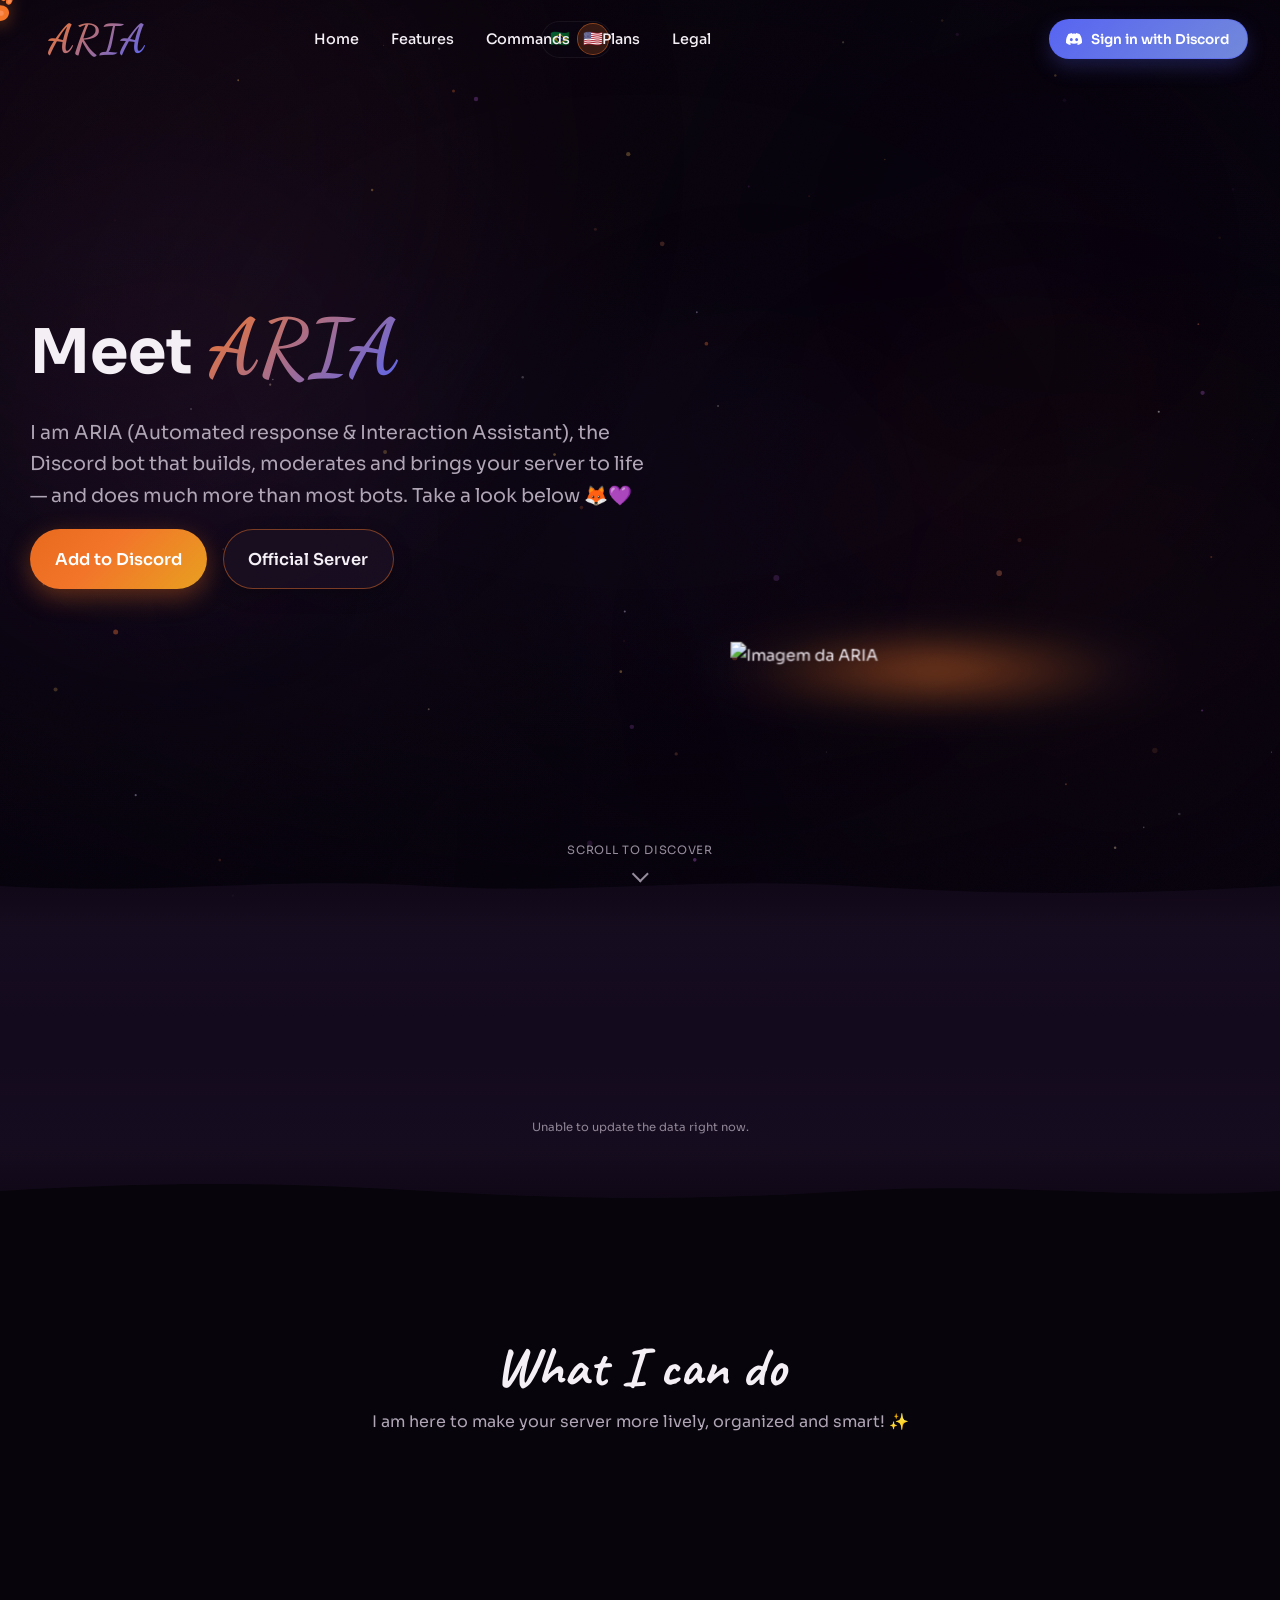
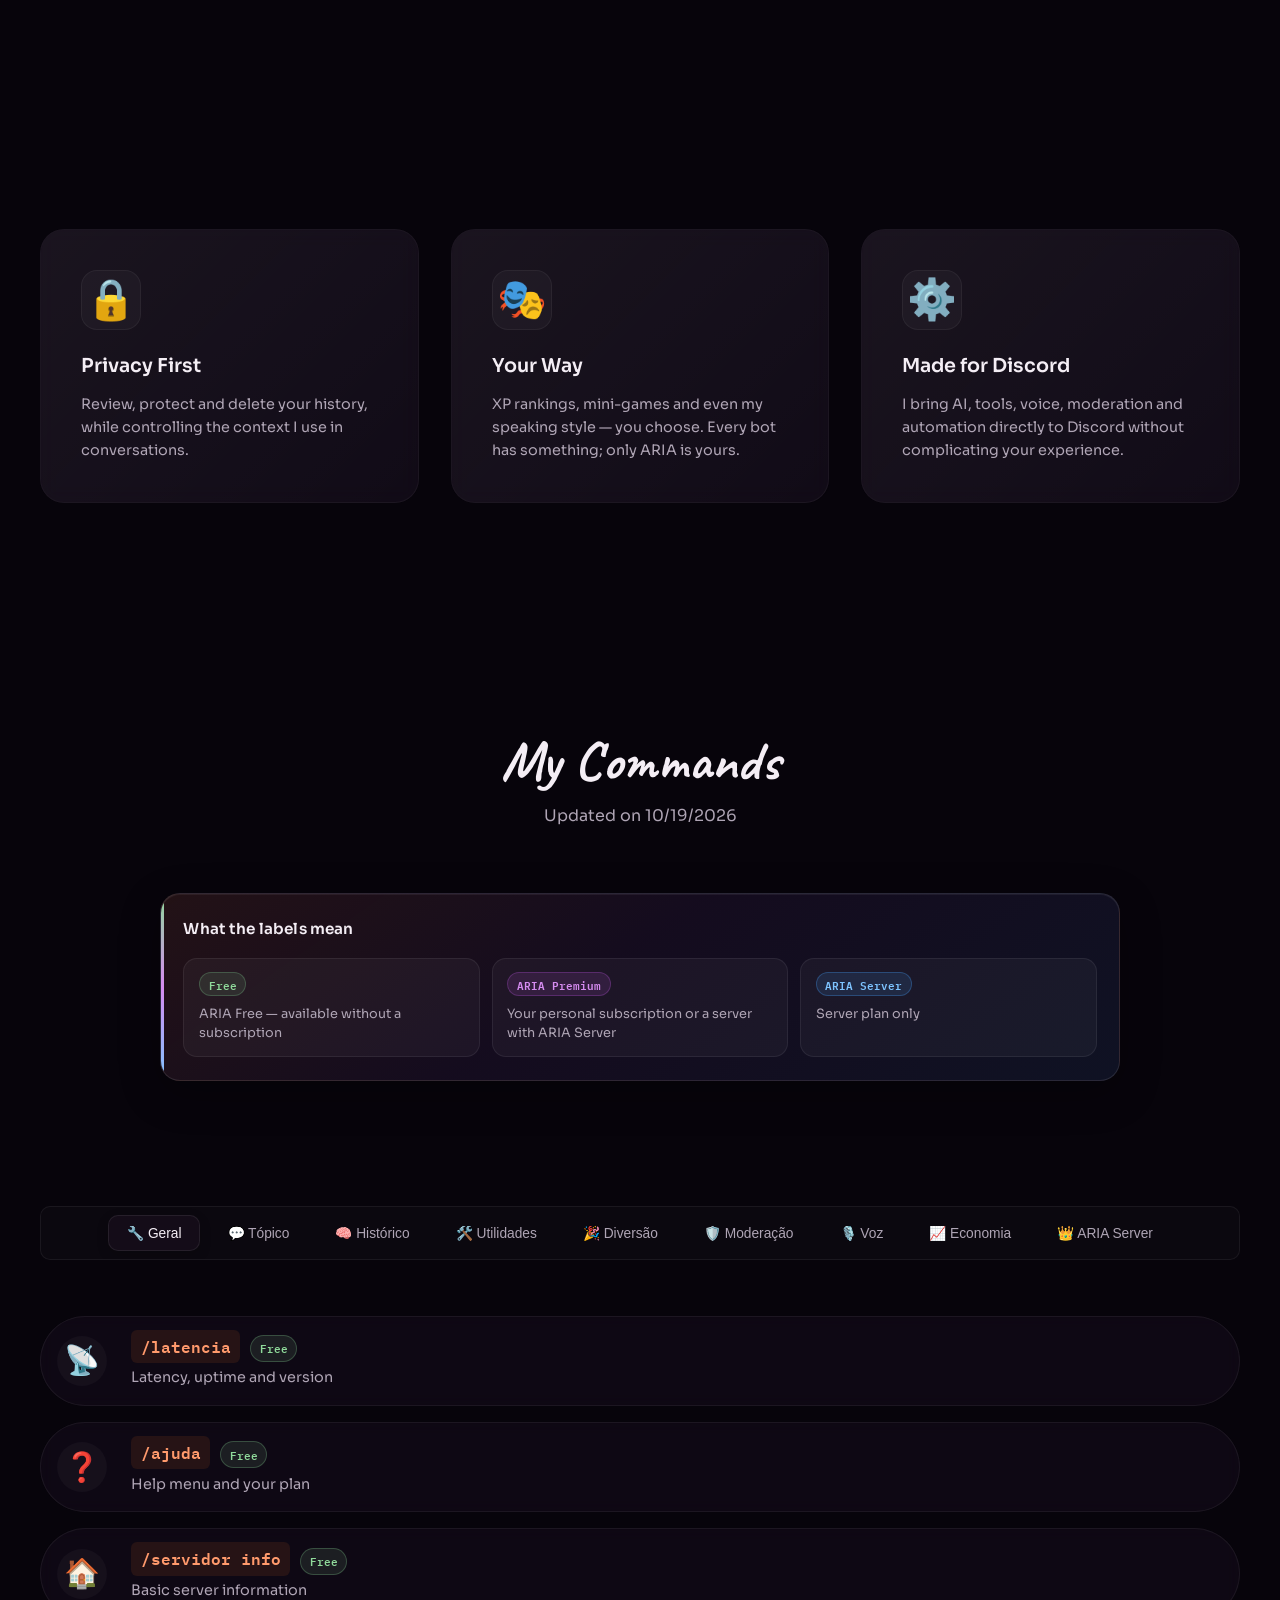
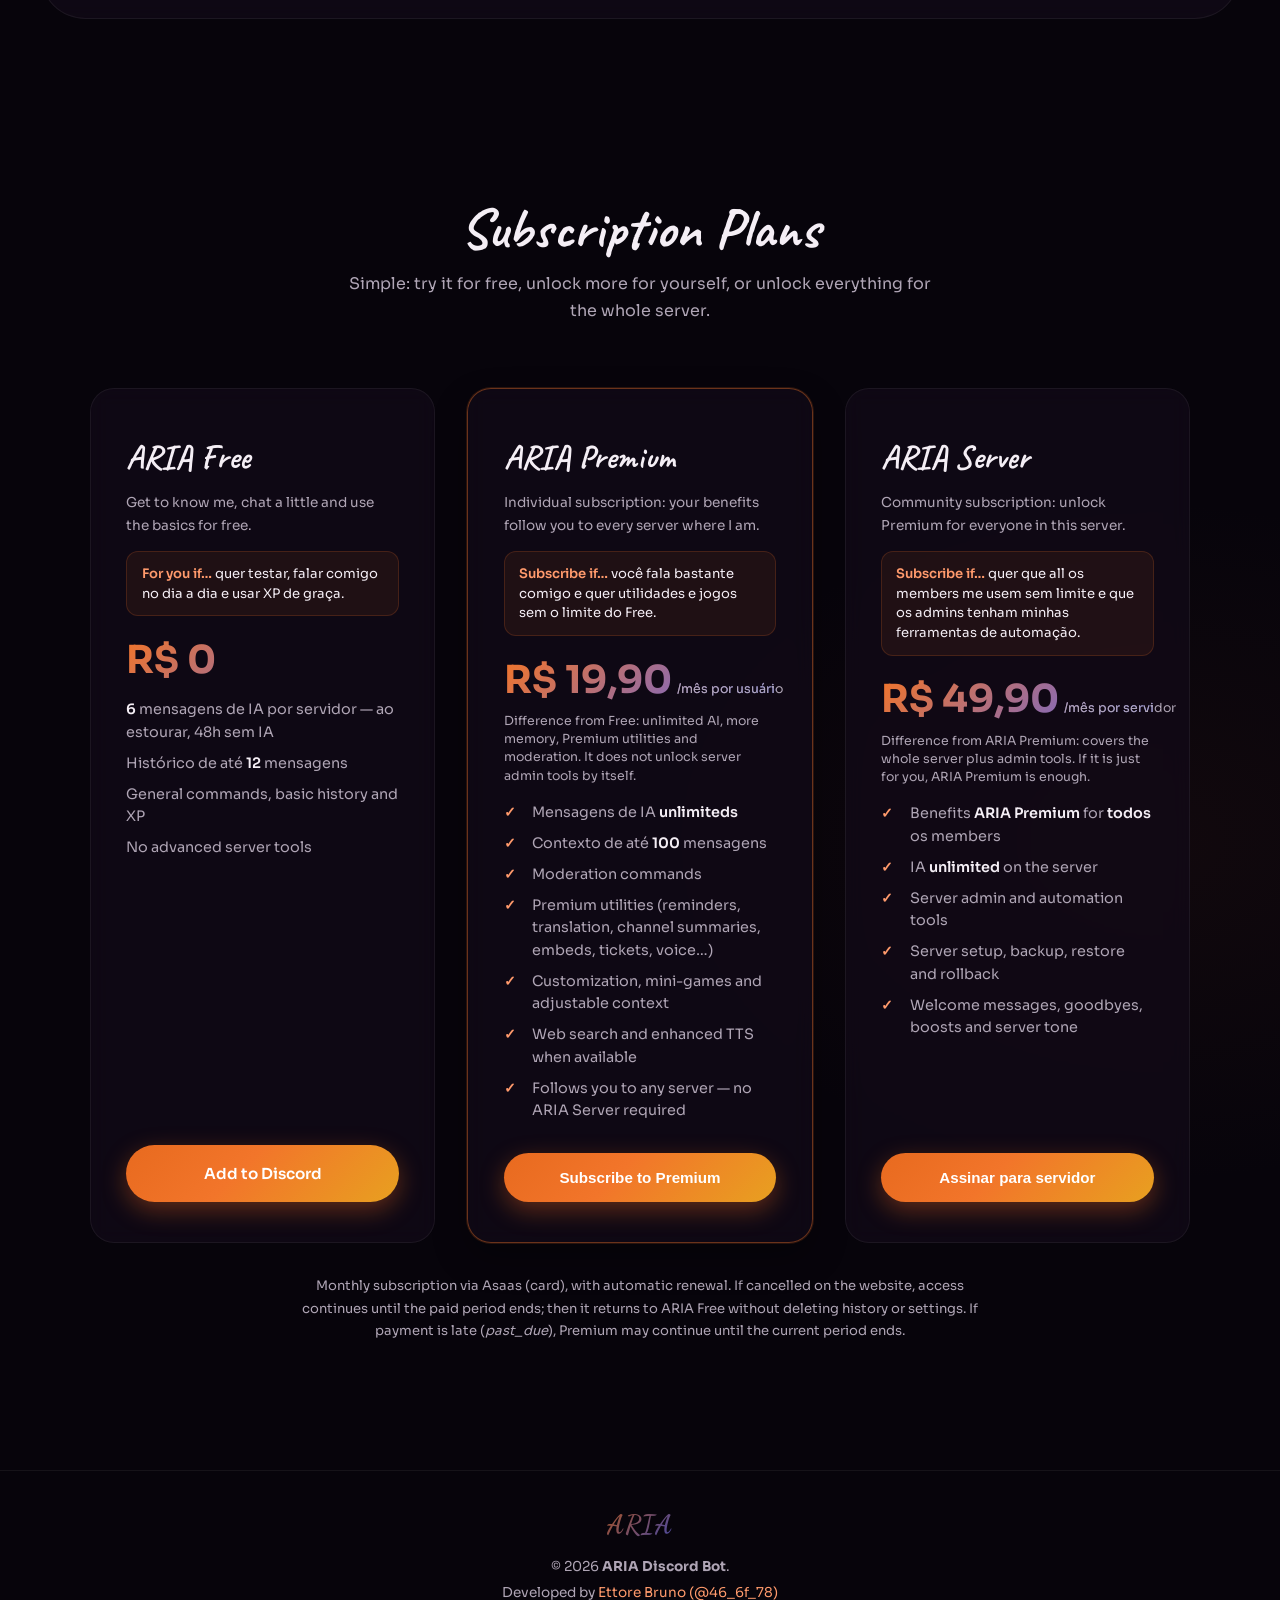
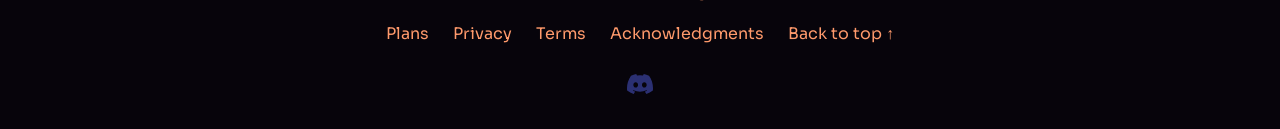
==== commit 34f10671: "Limit Free AI to 6 shared messages per server." ====
--- a/index.html
+++ b/index.html
@@ -432,7 +432,7 @@
                     <p class="plan-why"><strong>Pra você se…</strong> quer testar, falar comigo no dia a dia e usar XP de graça.</p>
                     <div class="plan-price">R$&nbsp;0</div>
                     <ul class="plan-features">
-                        <li><span><strong>6</strong> mensagens de IA por usuário, por servidor — ao estourar, 48h sem IA</span></li>
+                        <li><span><strong>6</strong> mensagens de IA por servidor — ao estourar, 48h sem IA</span></li>
                         <li><span>Histórico de até <strong>12</strong> mensagens</span></li>
                         <li><span>Comandos gerais, histórico básico e XP</span></li>
                         <li><span>Sem ferramentas avançadas de servidor</span></li>
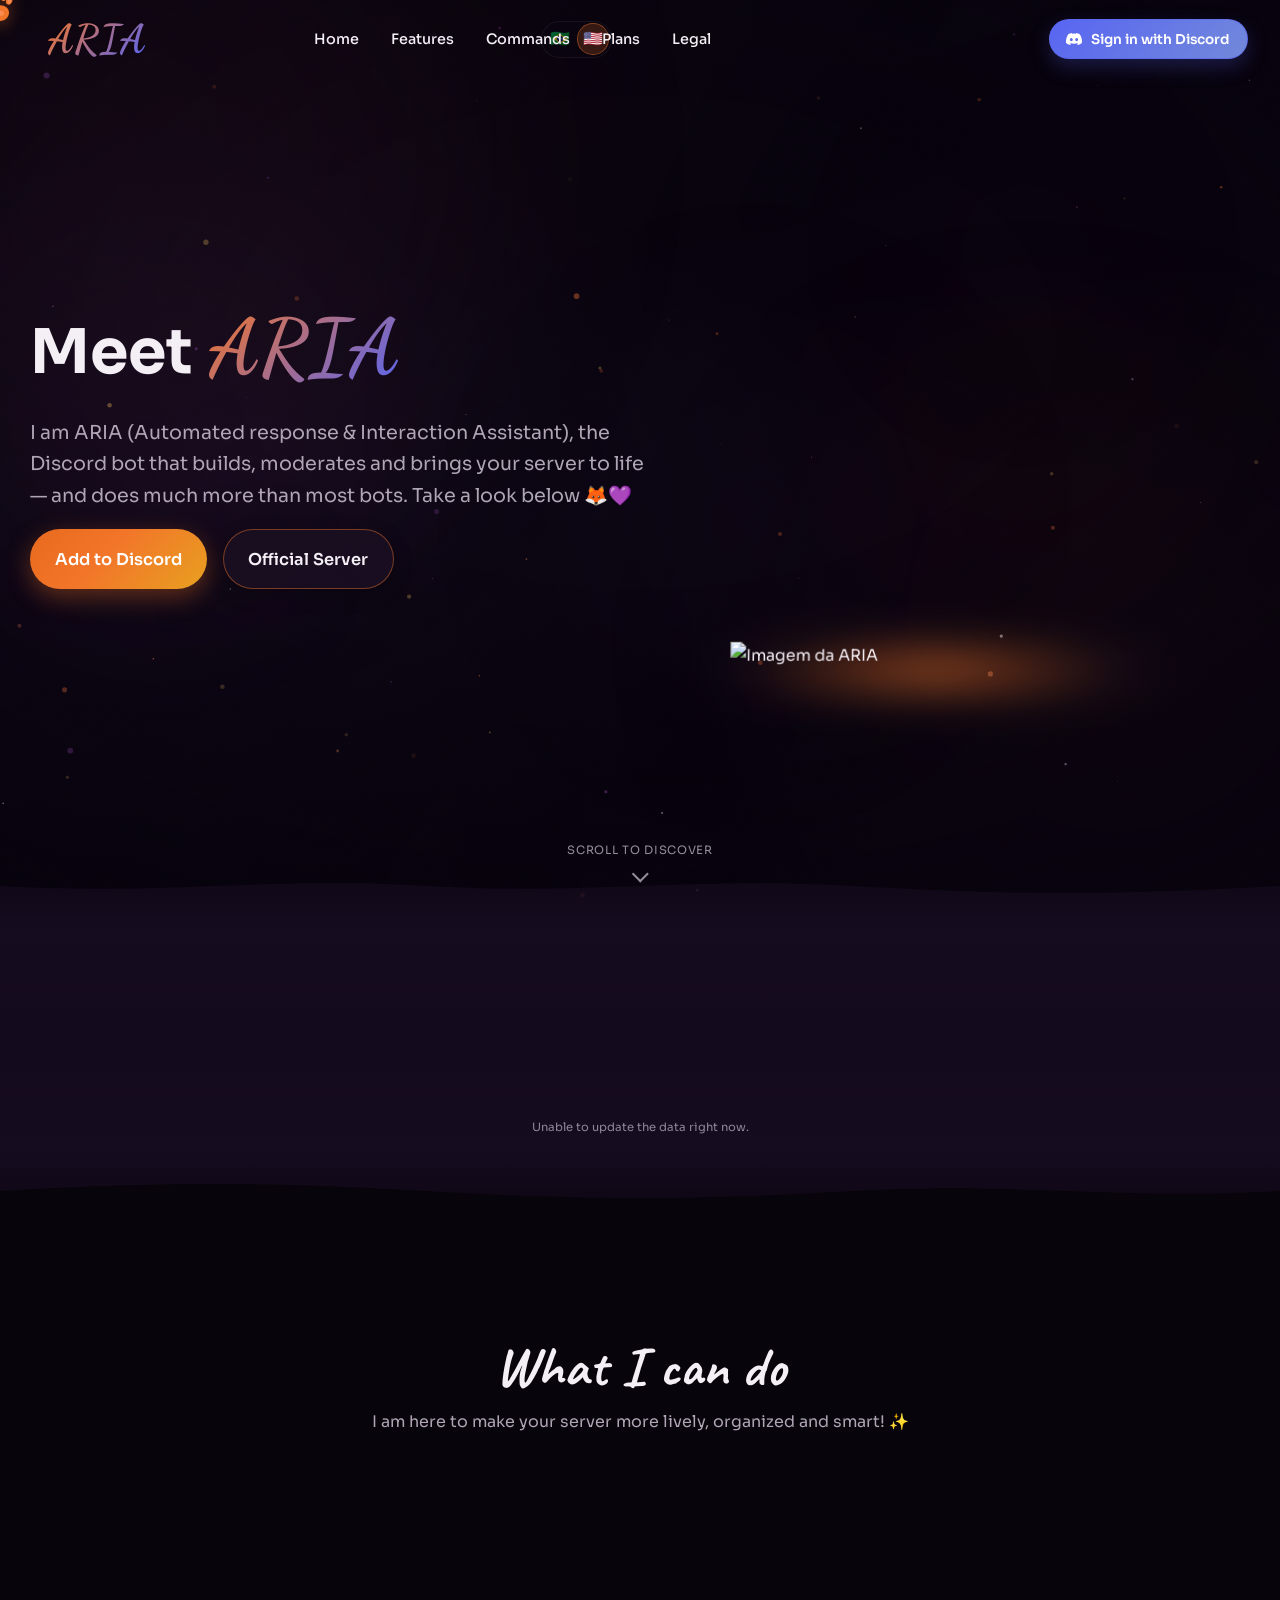
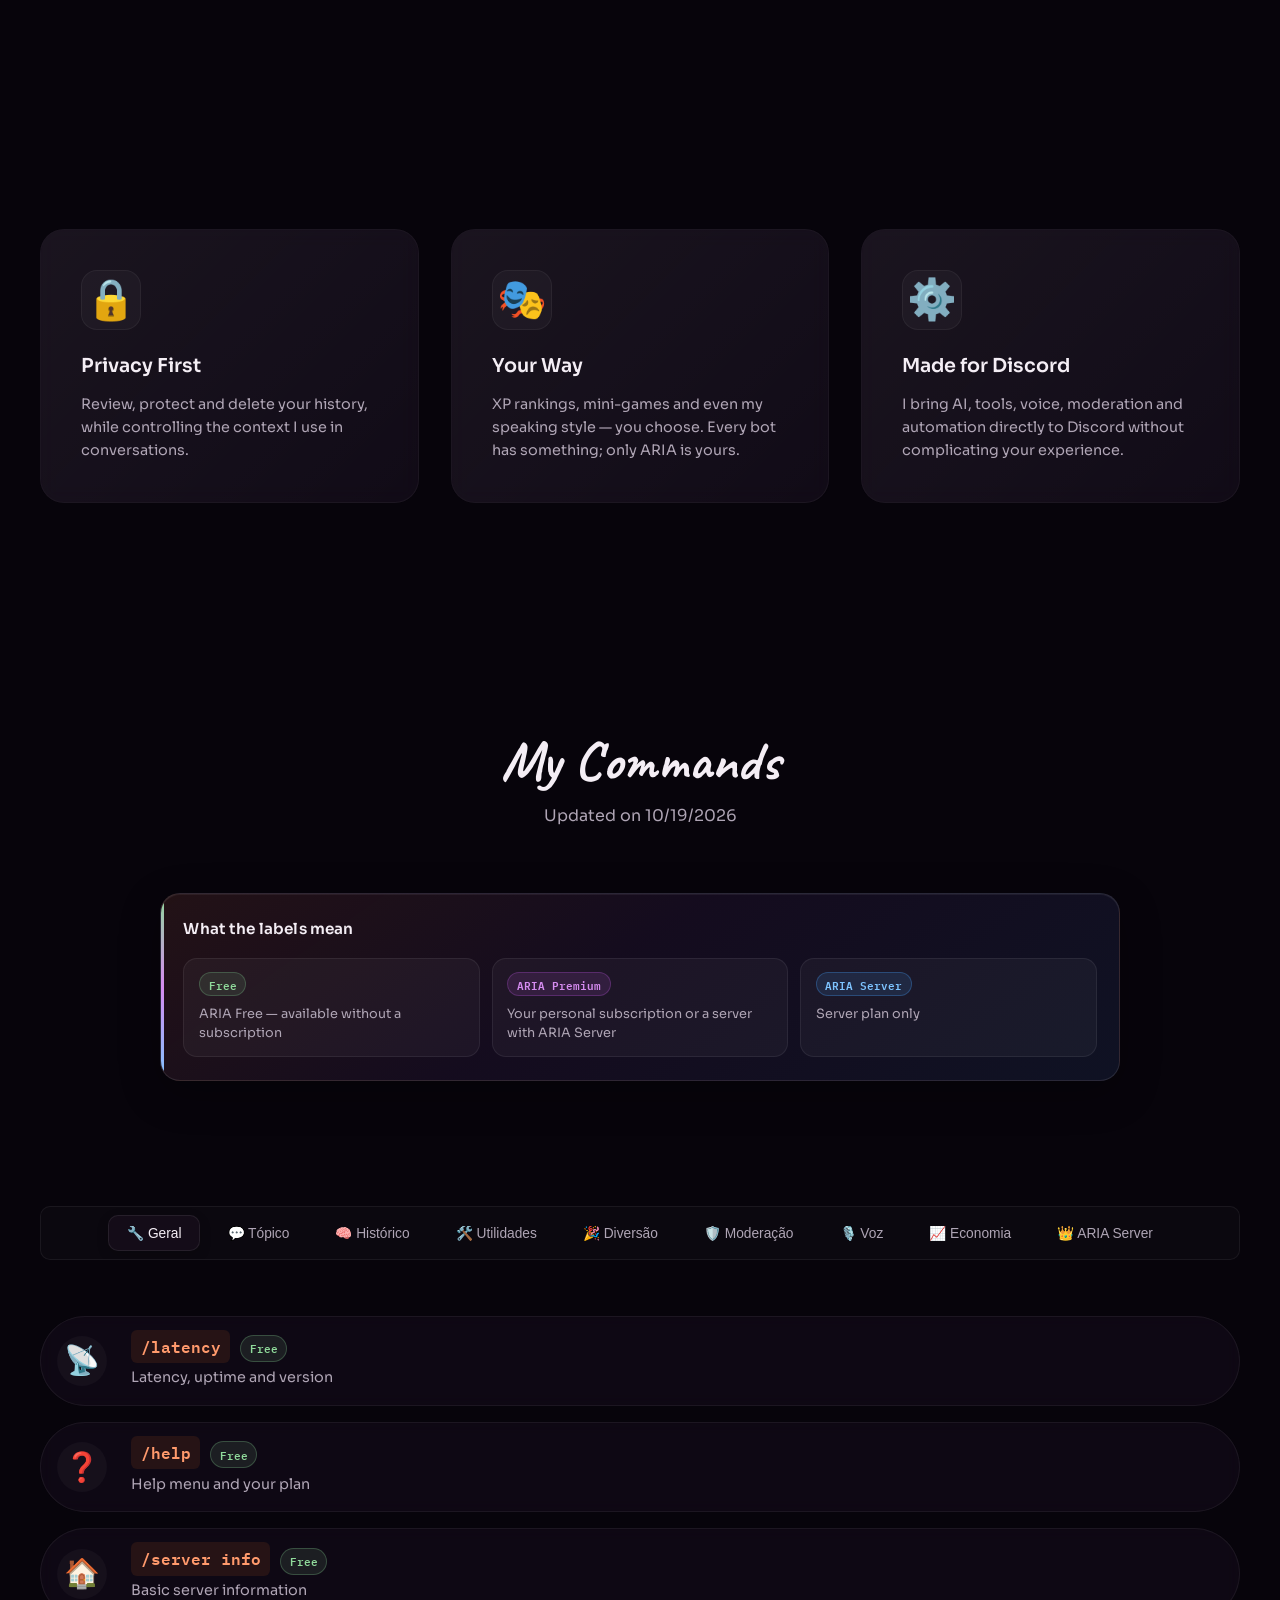
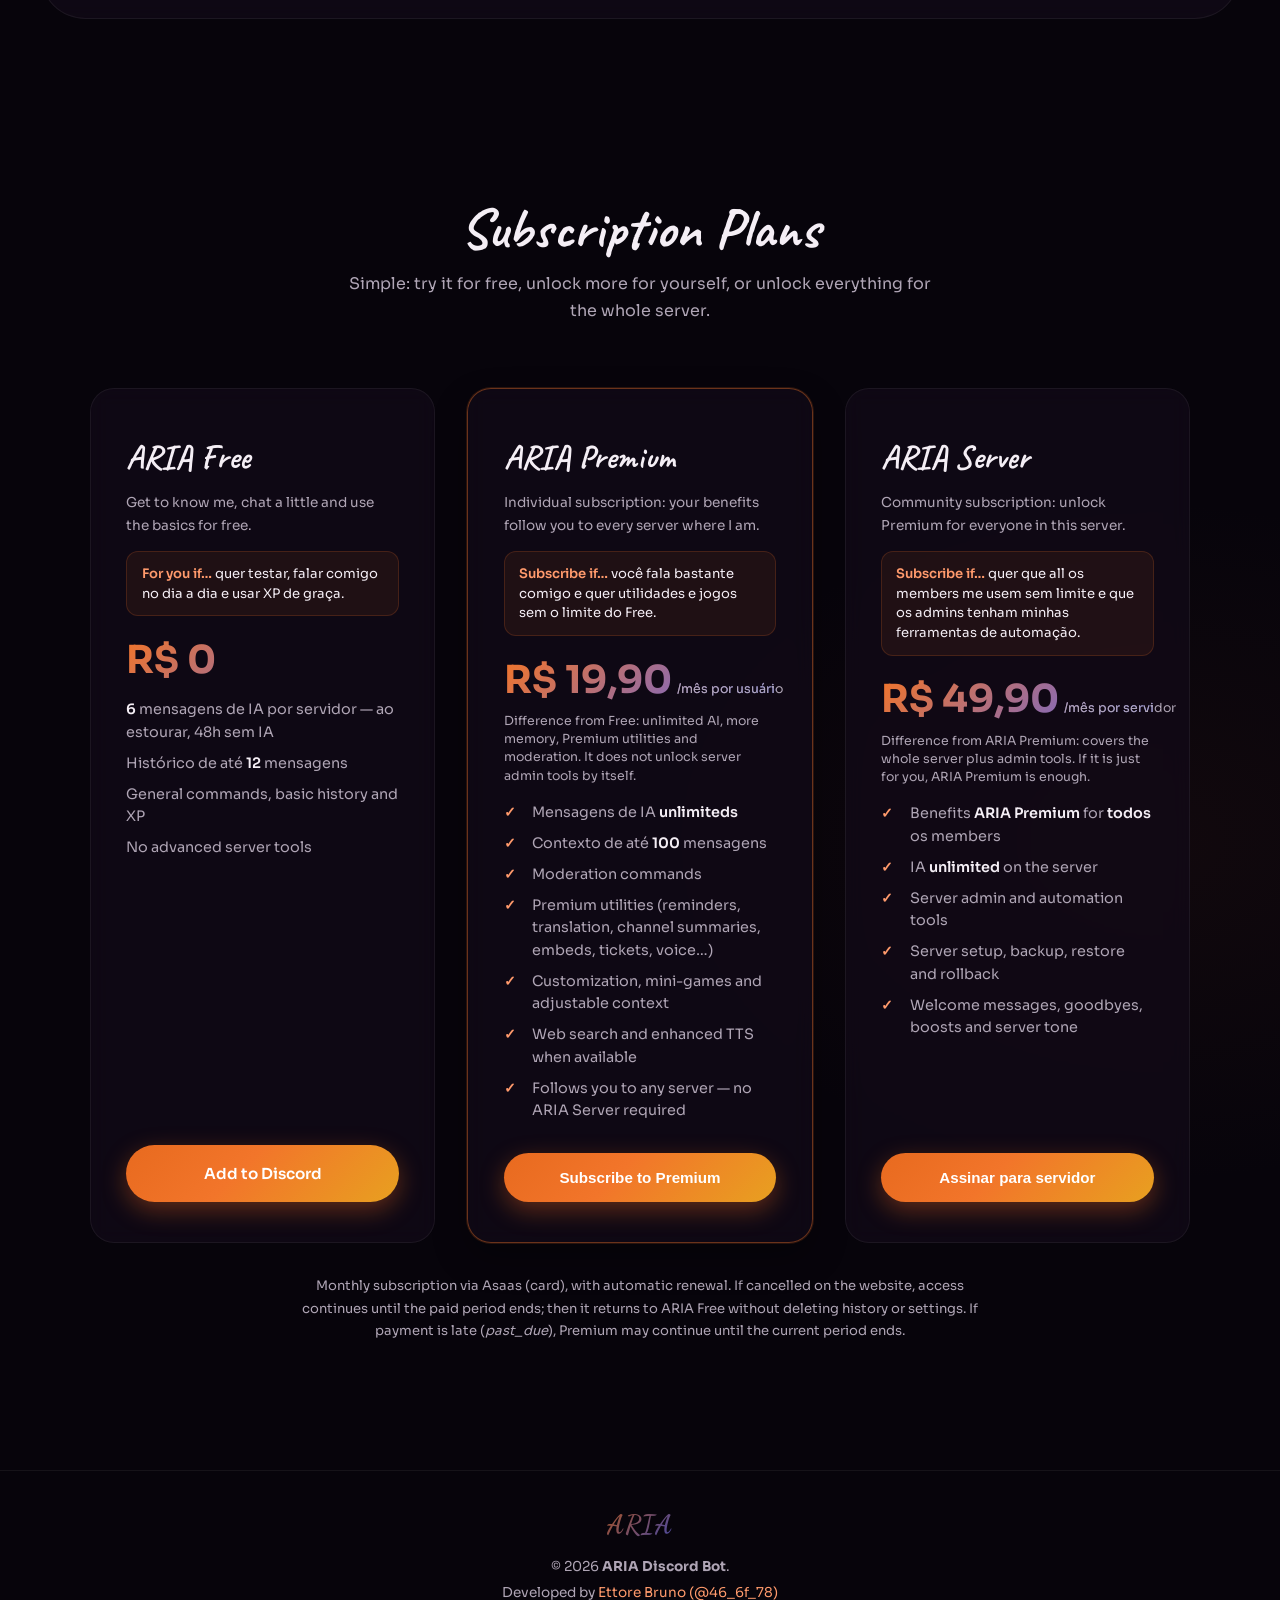
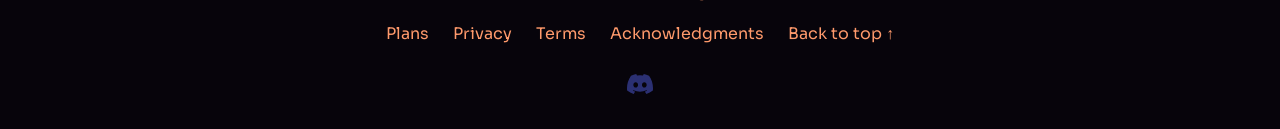
==== commit 0a0c9252: "Update command names to grouped slash paths." ====
--- a/index.html
+++ b/index.html
@@ -297,7 +297,7 @@
             <!-- Pesquisa de Comandos -->
             <div class="cmd-search-wrapper reveal">
                 <span class="search-icon">🔍</span>
-                <input type="text" id="cmdSearch" class="cmd-search" placeholder="Busque um comando (ex: latencia, ticket, aviso)...">
+                <input type="text" id="cmdSearch" class="cmd-search" placeholder="Busque um comando (ex: servidor, ticket, canal)...">
             </div>
 
             <!-- Abas (Tabs) -->
@@ -335,9 +335,9 @@
                 <div class="command-list">
                     <div class="command-item reveal"><div class="cmd-icon">📖</div><div class="cmd-body"><code>/relembrar</code> <span class="cmd-badges"><span class="cmd-badge badge-free">Grátis</span></span><p>Consulta o histórico (com PIN)</p></div></div>
                     <div class="command-item reveal"><div class="cmd-icon">🗑️</div><div class="cmd-body"><code>/esquecer</code> <span class="cmd-badges"><span class="cmd-badge badge-free">Grátis</span></span><p>Apaga o histórico</p></div></div>
-                    <div class="command-item reveal"><div class="cmd-icon">🧹</div><div class="cmd-body"><code>/apagar_dm</code> <span class="cmd-badges"><span class="cmd-badge badge-free">Grátis</span></span><p>Apaga minhas mensagens na DM</p></div></div>
-                    <div class="command-item reveal"><div class="cmd-icon">🔑</div><div class="cmd-body"><code>/editar_pin</code> <span class="cmd-badges"><span class="cmd-badge badge-free">Grátis</span></span><p>Troca o PIN do histórico</p></div></div>
-                    <div class="command-item reveal"><div class="cmd-icon">⚙️</div><div class="cmd-body"><code>/limite_hist</code> <span class="cmd-badges"><span class="cmd-badge badge-premium">ARIA Premium</span></span><p>Ajusta o tamanho do contexto</p></div></div>
+                    <div class="command-item reveal"><div class="cmd-icon">🧹</div><div class="cmd-body"><code>/dm apagar</code> <span class="cmd-badges"><span class="cmd-badge badge-free">Grátis</span></span><p>Apaga minhas mensagens na DM</p></div></div>
+                    <div class="command-item reveal"><div class="cmd-icon">🔑</div><div class="cmd-body"><code>/historico pin</code> <span class="cmd-badges"><span class="cmd-badge badge-free">Grátis</span></span><p>Troca o PIN do histórico</p></div></div>
+                    <div class="command-item reveal"><div class="cmd-icon">⚙️</div><div class="cmd-body"><code>/historico limite</code> <span class="cmd-badges"><span class="cmd-badge badge-premium">ARIA Premium</span></span><p>Ajusta o tamanho do contexto</p></div></div>
                 </div>
             </div>
 
@@ -347,8 +347,8 @@
                     <div class="command-item reveal"><div class="cmd-icon">⏰</div><div class="cmd-body"><code>Converse com a ARIA</code> <span class="cmd-badges"><span class="cmd-badge badge-premium">ARIA Premium</span></span><p><strong>Update:</strong> peça um lembrete informando data, hora e o que será lembrado; confirme em <strong>Criar</strong> e pronto.</p></div></div>
                     <div class="command-item reveal"><div class="cmd-icon">🌍</div><div class="cmd-body"><code>/traduzir</code> <span class="cmd-badges"><span class="cmd-badge badge-premium">ARIA Premium</span></span><p>Traduz um texto</p></div></div>
                     <div class="command-item reveal"><div class="cmd-icon">✉️</div><div class="cmd-body"><code>/cartao</code> <span class="cmd-badges"><span class="cmd-badge badge-premium">ARIA Premium</span></span><p>Cria uma embed</p></div></div>
-                    <div class="command-item reveal"><div class="cmd-icon">🎫</div><div class="cmd-body"><code>/ticket</code> <span class="cmd-badges"><span class="cmd-badge badge-premium">ARIA Premium</span></span><p>Abre um ticket</p></div></div>
-                    <div class="command-item reveal"><div class="cmd-icon">📚</div><div class="cmd-body"><code>/resumir_canal</code> <span class="cmd-badges"><span class="cmd-badge badge-premium">ARIA Premium</span></span><p>Resume o canal</p></div></div>
+                    <div class="command-item reveal"><div class="cmd-icon">🎫</div><div class="cmd-body"><code>/ticket abrir</code> <span class="cmd-badges"><span class="cmd-badge badge-premium">ARIA Premium</span></span><p>Abre um ticket</p></div></div>
+                    <div class="command-item reveal"><div class="cmd-icon">📚</div><div class="cmd-body"><code>/canal resumir</code> <span class="cmd-badges"><span class="cmd-badge badge-premium">ARIA Premium</span></span><p>Resume o canal</p></div></div>
                     <div class="command-item reveal"><div class="cmd-icon">📋</div><div class="cmd-body"><code>/lembrete listar</code> <span class="cmd-badges"><span class="cmd-badge badge-premium">ARIA Premium</span></span><p>Lista seus lembretes ativos</p></div></div>
                     <div class="command-item reveal"><div class="cmd-icon">🛑</div><div class="cmd-body"><code>/lembrete cancelar</code> <span class="cmd-badges"><span class="cmd-badge badge-premium">ARIA Premium</span></span><p>Cancela um lembrete</p></div></div>
                     <div class="command-item reveal"><div class="cmd-icon">🎭</div><div class="cmd-body"><code>/personalizar</code> <span class="cmd-badges"><span class="cmd-badge badge-premium">ARIA Premium</span></span><p>Escolha meu estilo de fala</p></div></div>
@@ -368,7 +368,7 @@
                     <div class="command-item reveal"><div class="cmd-icon">⚠️</div><div class="cmd-body"><code>/aviso aplicar</code> <span class="cmd-badges"><span class="cmd-badge badge-premium">ARIA Premium</span><span class="cmd-badge badge-perm">Permissão: Gerenciar Mensagens</span></span><p>Dá um aviso para um membro</p></div></div>
                     <div class="command-item reveal"><div class="cmd-icon">📋</div><div class="cmd-body"><code>/aviso listar</code> <span class="cmd-badges"><span class="cmd-badge badge-premium">ARIA Premium</span><span class="cmd-badge badge-perm">Permissão: Gerenciar Mensagens</span></span><p>Lista os avisos</p></div></div>
                     <div class="command-item reveal"><div class="cmd-icon">♻️</div><div class="cmd-body"><code>/aviso limpar</code> <span class="cmd-badges"><span class="cmd-badge badge-premium">ARIA Premium</span><span class="cmd-badge badge-perm">Permissão: Gerenciar Mensagens</span></span><p>Limpa os avisos</p></div></div>
-                    <div class="command-item reveal"><div class="cmd-icon">🗑️</div><div class="cmd-body"><code>/apagar_msgs</code> <span class="cmd-badges"><span class="cmd-badge badge-premium">ARIA Premium</span><span class="cmd-badge badge-perm">Permissão: Gerenciar Mensagens</span></span><p>Apaga mensagens do canal</p></div></div>
+                    <div class="command-item reveal"><div class="cmd-icon">🗑️</div><div class="cmd-body"><code>/canal apagar</code> <span class="cmd-badges"><span class="cmd-badge badge-premium">ARIA Premium</span><span class="cmd-badge badge-perm">Permissão: Gerenciar Mensagens</span></span><p>Apaga mensagens do canal</p></div></div>
                     <div class="command-item reveal"><div class="cmd-icon">🐢</div><div class="cmd-body"><code>/canal lento</code> <span class="cmd-badges"><span class="cmd-badge badge-premium">ARIA Premium</span><span class="cmd-badge badge-perm">Permissão: Gerenciar Canais</span></span><p>Ativa o modo lento</p></div></div>
                     <div class="command-item reveal"><div class="cmd-icon">🔒</div><div class="cmd-body"><code>/canal trancar</code> <span class="cmd-badges"><span class="cmd-badge badge-premium">ARIA Premium</span><span class="cmd-badge badge-perm">Permissão: Gerenciar Canais</span></span><p>Tranca o canal</p></div></div>
                     <div class="command-item reveal"><div class="cmd-icon">🔓</div><div class="cmd-body"><code>/canal destrancar</code> <span class="cmd-badges"><span class="cmd-badge badge-premium">ARIA Premium</span><span class="cmd-badge badge-perm">Permissão: Gerenciar Canais</span></span><p>Destranca o canal</p></div></div>
@@ -397,16 +397,16 @@
             <!-- ARIA SERVER -->
             <div class="cmd-panel" id="tab-premium">
                 <div class="command-list">
-                    <div class="command-item reveal"><div class="cmd-icon">🌐</div><div class="cmd-body"><code>/config_servidor</code> <span class="cmd-badges"><span class="cmd-badge badge-server">ARIA Server</span><span class="cmd-badge badge-perm">Permissão: Administrador</span></span><p>Monta o servidor por tema</p></div></div>
-                    <div class="command-item reveal"><div class="cmd-icon">↩️</div><div class="cmd-body"><code>/reverter_servidor</code> <span class="cmd-badges"><span class="cmd-badge badge-server">ARIA Server</span><span class="cmd-badge badge-perm">Permissão: Administrador</span></span><p>Desfaz a última config</p></div></div>
-                    <div class="command-item reveal"><div class="cmd-icon">💾</div><div class="cmd-body"><code>/backup_servidor</code> <span class="cmd-badges"><span class="cmd-badge badge-server">ARIA Server</span><span class="cmd-badge badge-perm">Permissão: Administrador</span></span><p>Backup da configuração</p></div></div>
-                    <div class="command-item reveal"><div class="cmd-icon">📥</div><div class="cmd-body"><code>/restaurar_servidor</code> <span class="cmd-badges"><span class="cmd-badge badge-server">ARIA Server</span><span class="cmd-badge badge-perm">Permissão: Administrador</span></span><p>Restaura um backup</p></div></div>
+                    <div class="command-item reveal"><div class="cmd-icon">🌐</div><div class="cmd-body"><code>/servidor montar</code> <span class="cmd-badges"><span class="cmd-badge badge-server">ARIA Server</span><span class="cmd-badge badge-perm">Permissão: Administrador</span></span><p>Monta o servidor por tema</p></div></div>
+                    <div class="command-item reveal"><div class="cmd-icon">↩️</div><div class="cmd-body"><code>/servidor reverter</code> <span class="cmd-badges"><span class="cmd-badge badge-server">ARIA Server</span><span class="cmd-badge badge-perm">Permissão: Administrador</span></span><p>Desfaz a última config</p></div></div>
+                    <div class="command-item reveal"><div class="cmd-icon">💾</div><div class="cmd-body"><code>/servidor backup</code> <span class="cmd-badges"><span class="cmd-badge badge-server">ARIA Server</span><span class="cmd-badge badge-perm">Permissão: Administrador</span></span><p>Backup da configuração</p></div></div>
+                    <div class="command-item reveal"><div class="cmd-icon">📥</div><div class="cmd-body"><code>/servidor restaurar</code> <span class="cmd-badges"><span class="cmd-badge badge-server">ARIA Server</span><span class="cmd-badge badge-perm">Permissão: Administrador</span></span><p>Restaura um backup</p></div></div>
                     <div class="command-item reveal"><div class="cmd-icon">👋</div><div class="cmd-body"><code>/onboarding</code> <span class="cmd-badges"><span class="cmd-badge badge-server">ARIA Server</span><span class="cmd-badge badge-perm">Permissão: Administrador</span></span><p>Onboarding (em breve)</p></div></div>
-                    <div class="command-item reveal"><div class="cmd-icon">🗂️</div><div class="cmd-body"><code>/configurar_tickets</code> <span class="cmd-badges"><span class="cmd-badge badge-server">ARIA Server</span><span class="cmd-badge badge-perm">Permissão: Administrador</span></span><p>Configura o sistema de tickets</p></div></div>
-                    <div class="command-item reveal"><div class="cmd-icon">🏷️</div><div class="cmd-body"><code>/cargo_automatico</code> <span class="cmd-badges"><span class="cmd-badge badge-server">ARIA Server</span><span class="cmd-badge badge-perm">Permissão: Administrador</span></span><p>Cargos automáticos</p></div></div>
-                    <div class="command-item reveal"><div class="cmd-icon">🎯</div><div class="cmd-body"><code>/modo_foco</code> <span class="cmd-badges"><span class="cmd-badge badge-server">ARIA Server</span><span class="cmd-badge badge-perm">Permissão: Administrador</span></span><p>Respondo só com menção/prefixo</p></div></div>
+                    <div class="command-item reveal"><div class="cmd-icon">🗂️</div><div class="cmd-body"><code>/ticket configurar</code> <span class="cmd-badges"><span class="cmd-badge badge-server">ARIA Server</span><span class="cmd-badge badge-perm">Permissão: Administrador</span></span><p>Configura o sistema de tickets</p></div></div>
+                    <div class="command-item reveal"><div class="cmd-icon">🏷️</div><div class="cmd-body"><code>/aria cargo</code> <span class="cmd-badges"><span class="cmd-badge badge-server">ARIA Server</span><span class="cmd-badge badge-perm">Permissão: Administrador</span></span><p>Cargos automáticos</p></div></div>
+                    <div class="command-item reveal"><div class="cmd-icon">🎯</div><div class="cmd-body"><code>/aria foco</code> <span class="cmd-badges"><span class="cmd-badge badge-server">ARIA Server</span><span class="cmd-badge badge-perm">Permissão: Administrador</span></span><p>Respondo só com menção/prefixo</p></div></div>
                     <div class="command-item reveal"><div class="cmd-icon">⚙️</div><div class="cmd-body"><code>/aria configurar</code> <span class="cmd-badges"><span class="cmd-badge badge-server">ARIA Server</span><span class="cmd-badge badge-perm">Permissão: Administrador</span></span><p>Painel geral da ARIA</p></div></div>
-                    <div class="command-item reveal"><div class="cmd-icon">🌟</div><div class="cmd-body"><code>/boas_vindas configurar</code> <span class="cmd-badges"><span class="cmd-badge badge-server">ARIA Server</span><span class="cmd-badge badge-perm">Permissão: Administrador</span></span><p>Mensagem de chegada bonita e personalizada</p></div></div>
+                    <div class="command-item reveal"><div class="cmd-icon">🌟</div><div class="cmd-body"><code>/boasvindas configurar</code> <span class="cmd-badges"><span class="cmd-badge badge-server">ARIA Server</span><span class="cmd-badge badge-perm">Permissão: Administrador</span></span><p>Mensagem de chegada bonita e personalizada</p></div></div>
                 </div>
             </div>
 
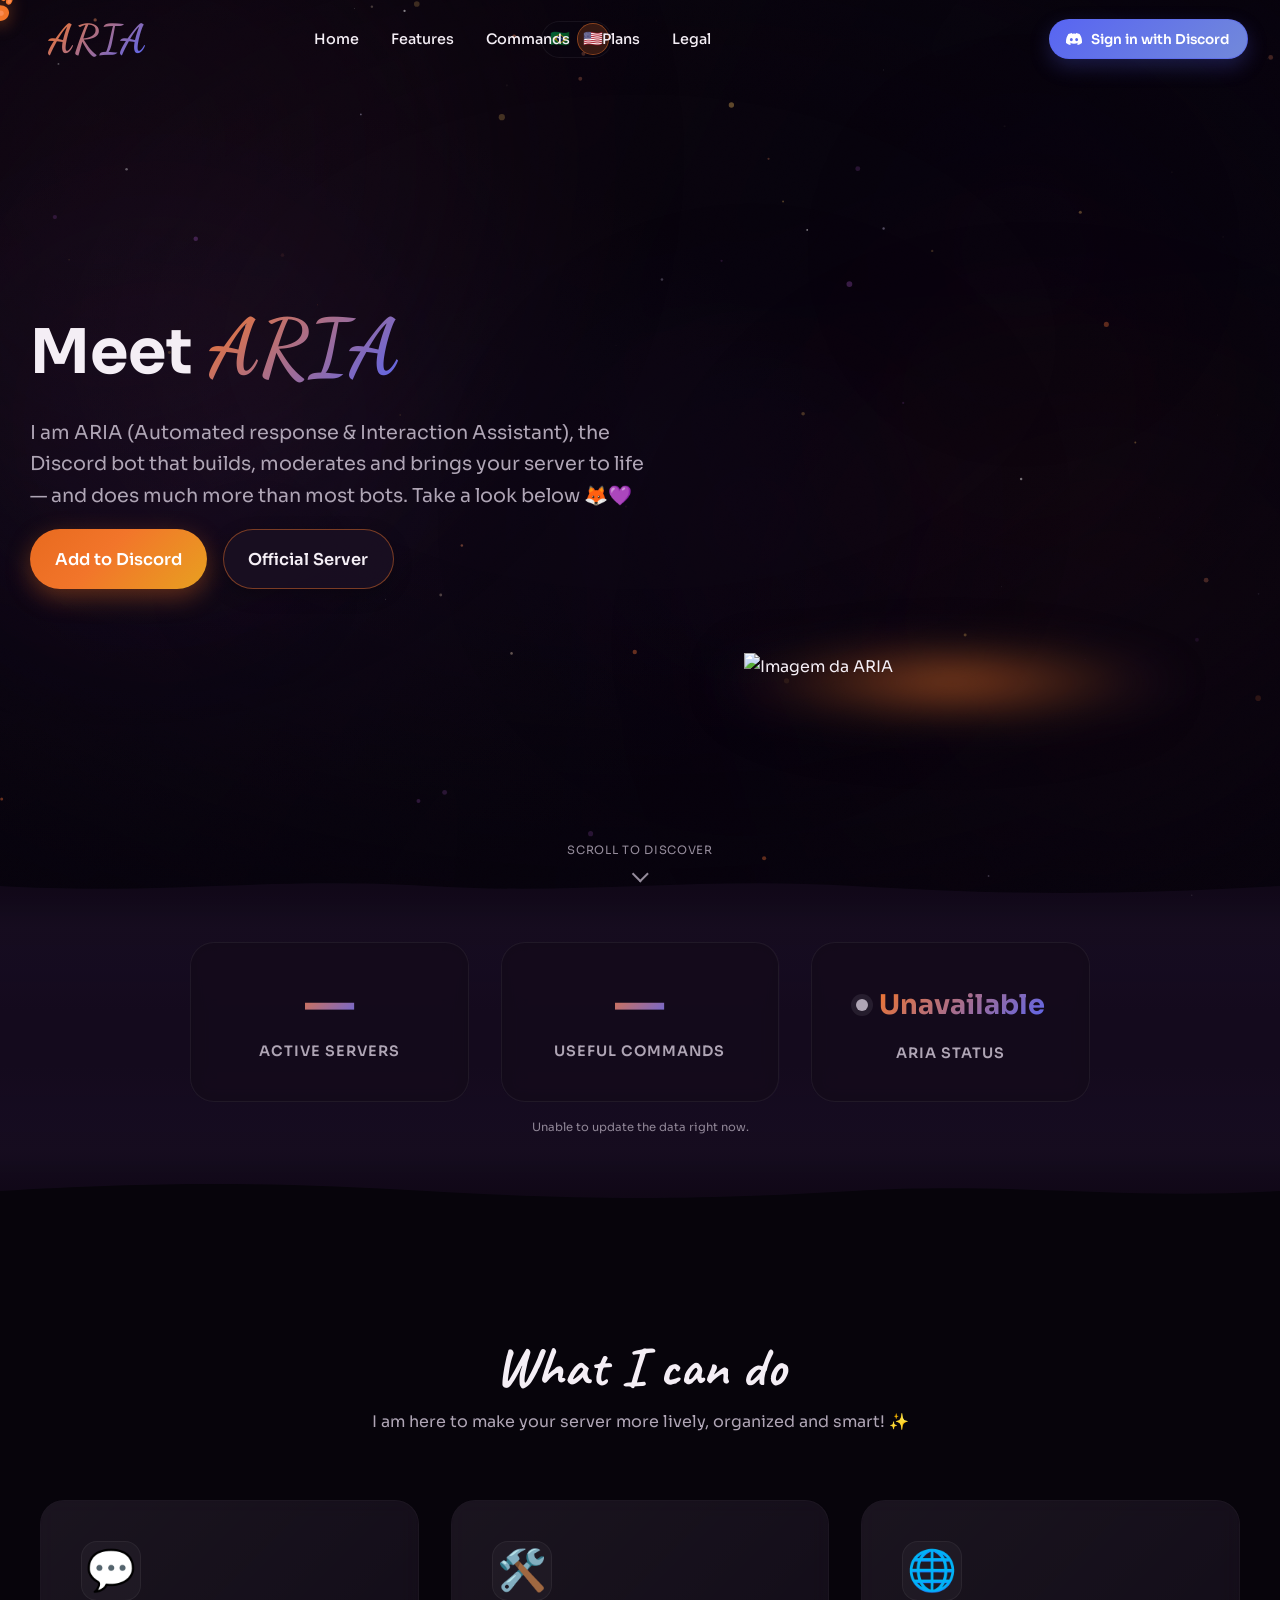
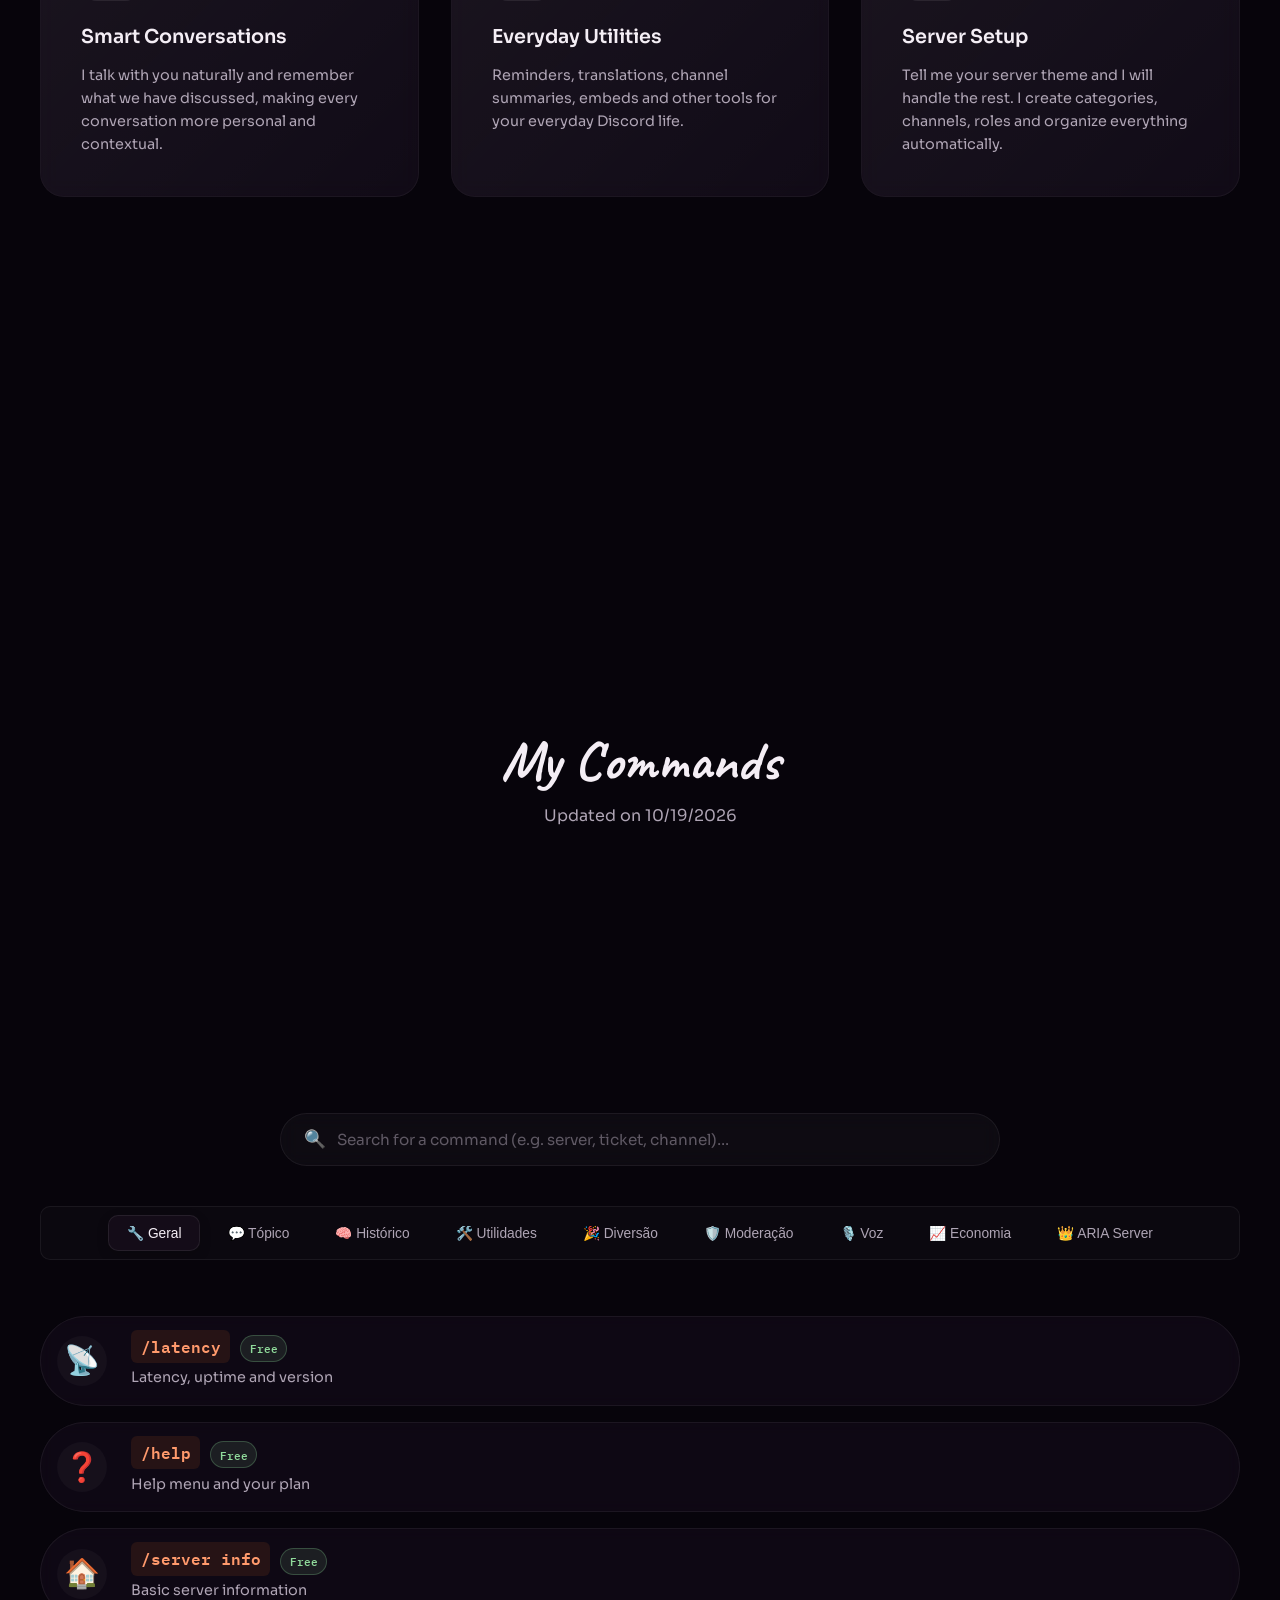
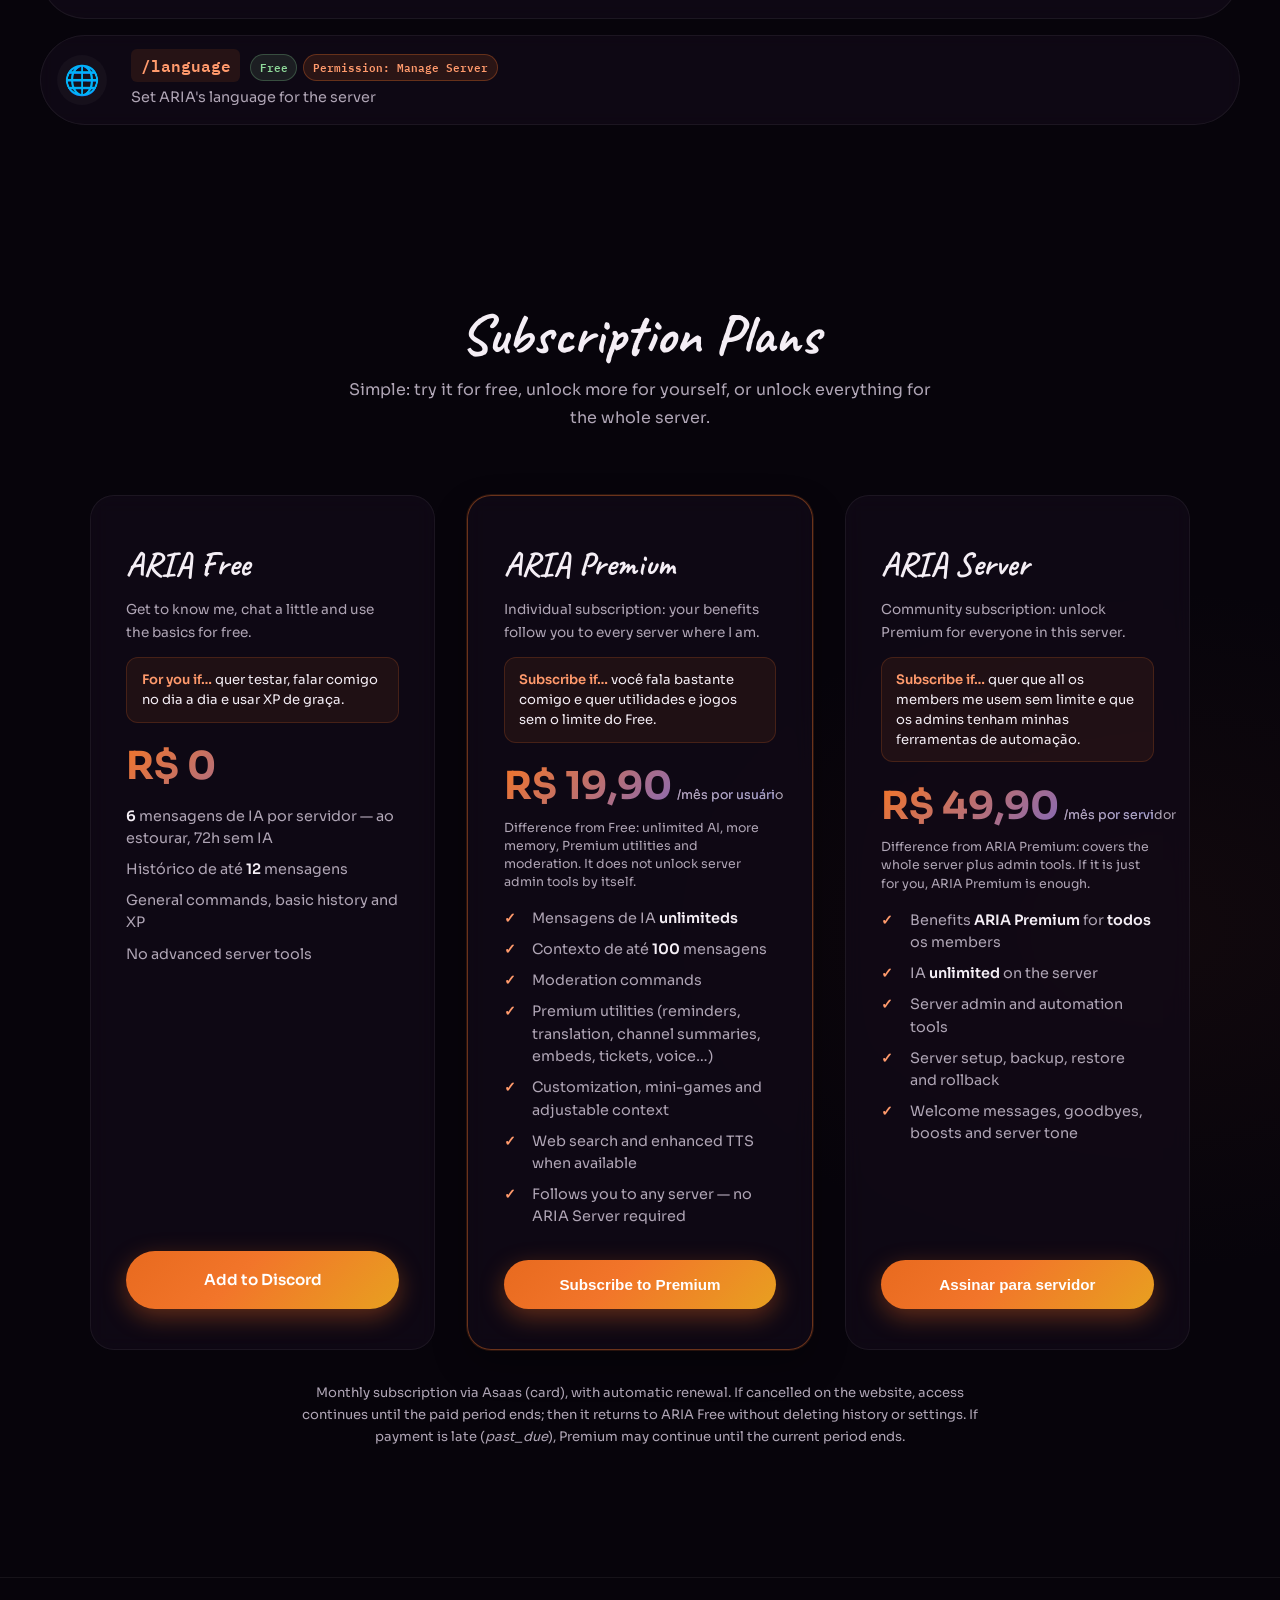
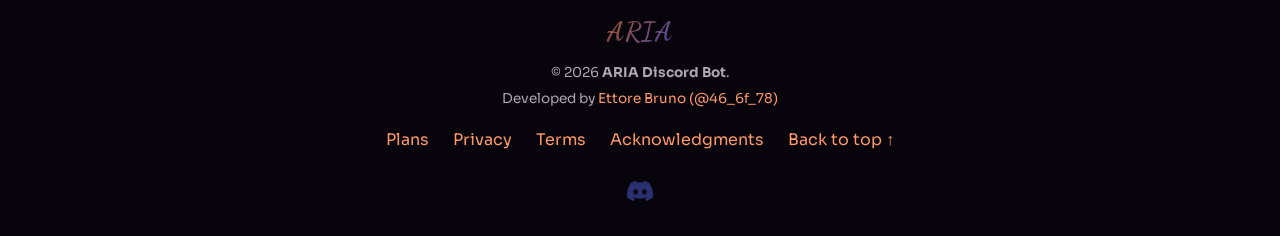
==== commit 082491a2: "Change Free AI cooldown from 48h to 72h." ====
--- a/index.html
+++ b/index.html
@@ -319,6 +319,7 @@
                     <div class="command-item reveal"><div class="cmd-icon">📡</div><div class="cmd-body"><code>/latencia</code> <span class="cmd-badges"><span class="cmd-badge badge-free">Grátis</span></span><p>Latência, tempo online e versão</p></div></div>
                     <div class="command-item reveal"><div class="cmd-icon">❓</div><div class="cmd-body"><code>/ajuda</code> <span class="cmd-badges"><span class="cmd-badge badge-free">Grátis</span></span><p>Menu de ajuda e seu plano</p></div></div>
                     <div class="command-item reveal"><div class="cmd-icon">🏠</div><div class="cmd-body"><code>/servidor info</code> <span class="cmd-badges"><span class="cmd-badge badge-free">Grátis</span></span><p>Info básica do servidor</p></div></div>
+                    <div class="command-item reveal"><div class="cmd-icon">🌐</div><div class="cmd-body"><code>/idioma</code> <span class="cmd-badges"><span class="cmd-badge badge-free">Grátis</span><span class="cmd-badge badge-perm">Permissão: Gerenciar Servidor</span></span><p>Define o idioma da ARIA no servidor</p></div></div>
                 </div>
             </div>
 
@@ -372,7 +373,7 @@
                     <div class="command-item reveal"><div class="cmd-icon">🐢</div><div class="cmd-body"><code>/canal lento</code> <span class="cmd-badges"><span class="cmd-badge badge-premium">ARIA Premium</span><span class="cmd-badge badge-perm">Permissão: Gerenciar Canais</span></span><p>Ativa o modo lento</p></div></div>
                     <div class="command-item reveal"><div class="cmd-icon">🔒</div><div class="cmd-body"><code>/canal trancar</code> <span class="cmd-badges"><span class="cmd-badge badge-premium">ARIA Premium</span><span class="cmd-badge badge-perm">Permissão: Gerenciar Canais</span></span><p>Tranca o canal</p></div></div>
                     <div class="command-item reveal"><div class="cmd-icon">🔓</div><div class="cmd-body"><code>/canal destrancar</code> <span class="cmd-badges"><span class="cmd-badge badge-premium">ARIA Premium</span><span class="cmd-badge badge-perm">Permissão: Gerenciar Canais</span></span><p>Destranca o canal</p></div></div>
-                    <div class="command-item reveal"><div class="cmd-icon">📊</div><div class="cmd-body"><code>/enquete</code> <span class="cmd-badges"><span class="cmd-badge badge-server">ARIA Server</span><span class="cmd-badge badge-perm">Permissão: Gerenciar Mensagens</span></span><p>Enquete com votação por reações</p></div></div>
+                    <div class="command-item reveal"><div class="cmd-icon">📊</div><div class="cmd-body"><code>/enquete</code> <span class="cmd-badges"><span class="cmd-badge badge-server">ARIA Server</span></span><p>Enquete com votação por reações</p></div></div>
                 </div>
             </div>
 
@@ -432,7 +433,7 @@
                     <p class="plan-why"><strong>Pra você se…</strong> quer testar, falar comigo no dia a dia e usar XP de graça.</p>
                     <div class="plan-price">R$&nbsp;0</div>
                     <ul class="plan-features">
-                        <li><span><strong>6</strong> mensagens de IA por servidor — ao estourar, 48h sem IA</span></li>
+                        <li><span><strong>6</strong> mensagens de IA por servidor — ao estourar, 72h sem IA</span></li>
                         <li><span>Histórico de até <strong>12</strong> mensagens</span></li>
                         <li><span>Comandos gerais, histórico básico e XP</span></li>
                         <li><span>Sem ferramentas avançadas de servidor</span></li>
